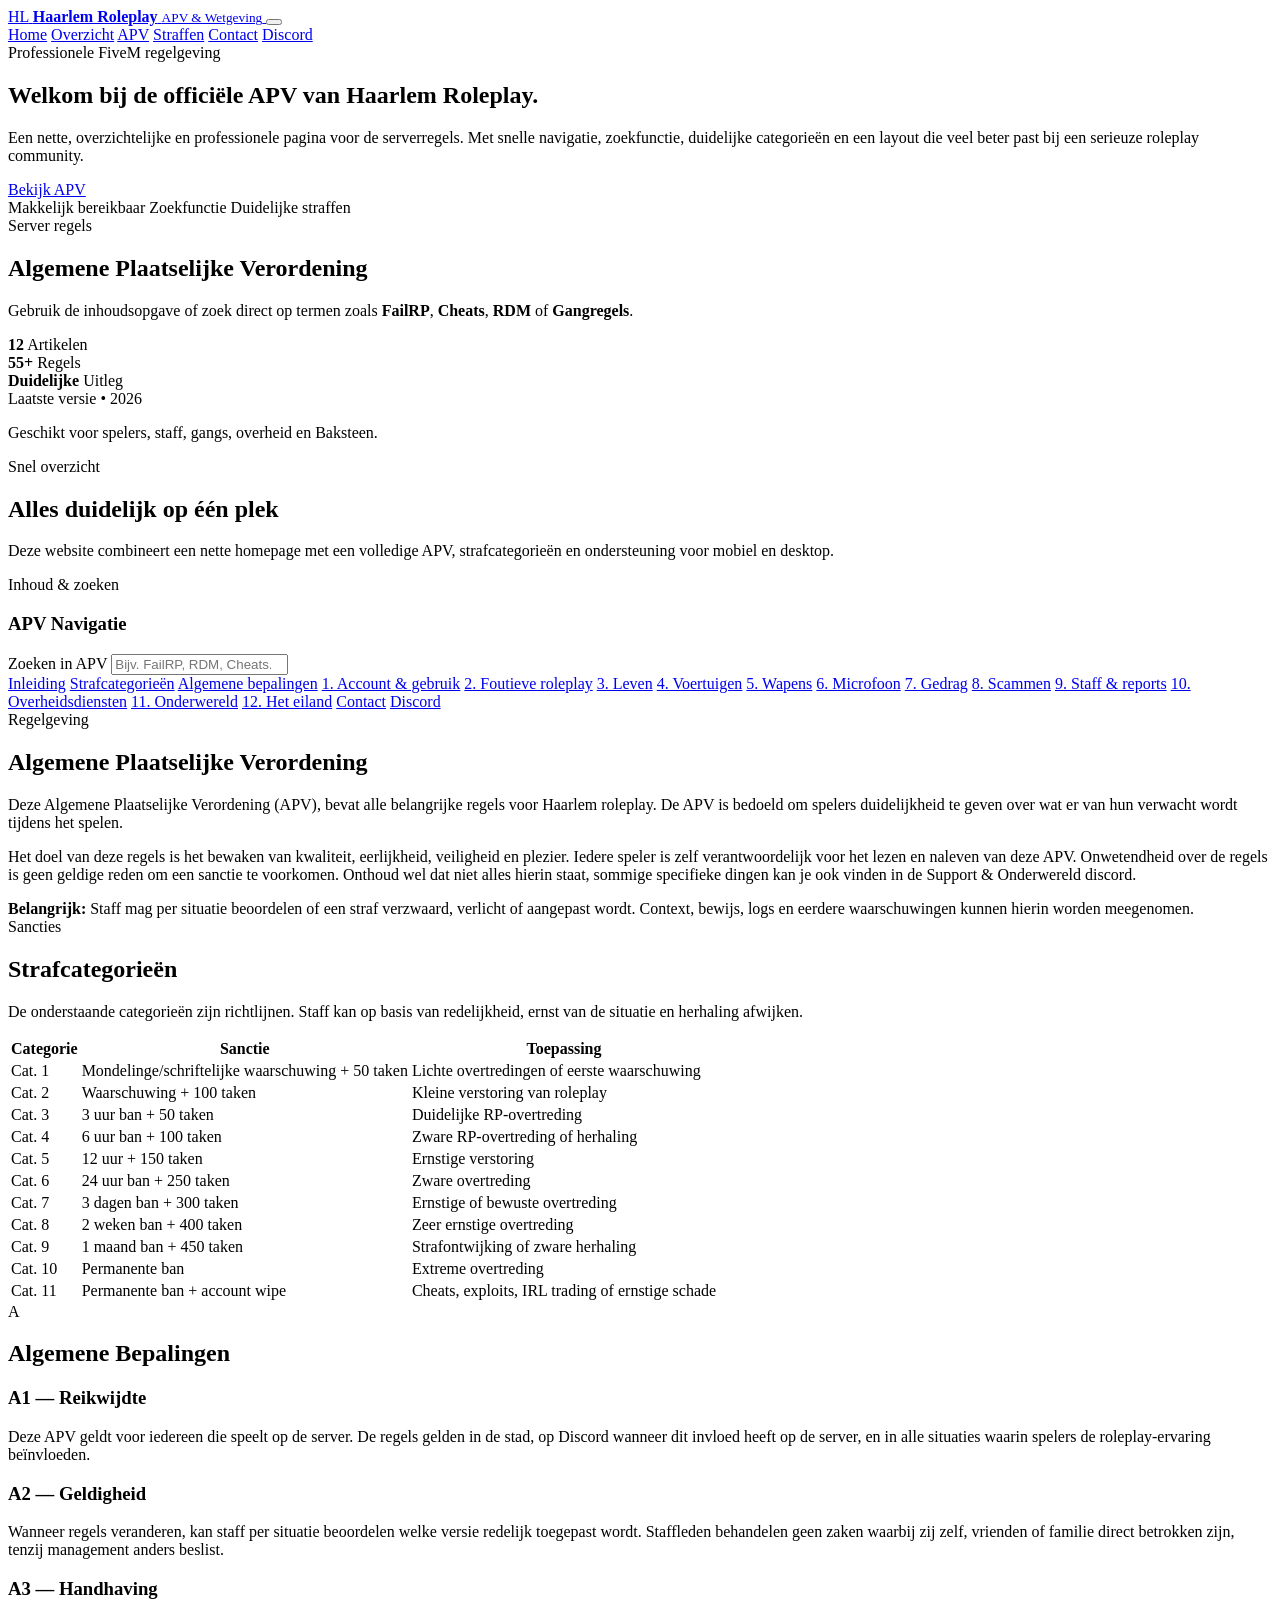
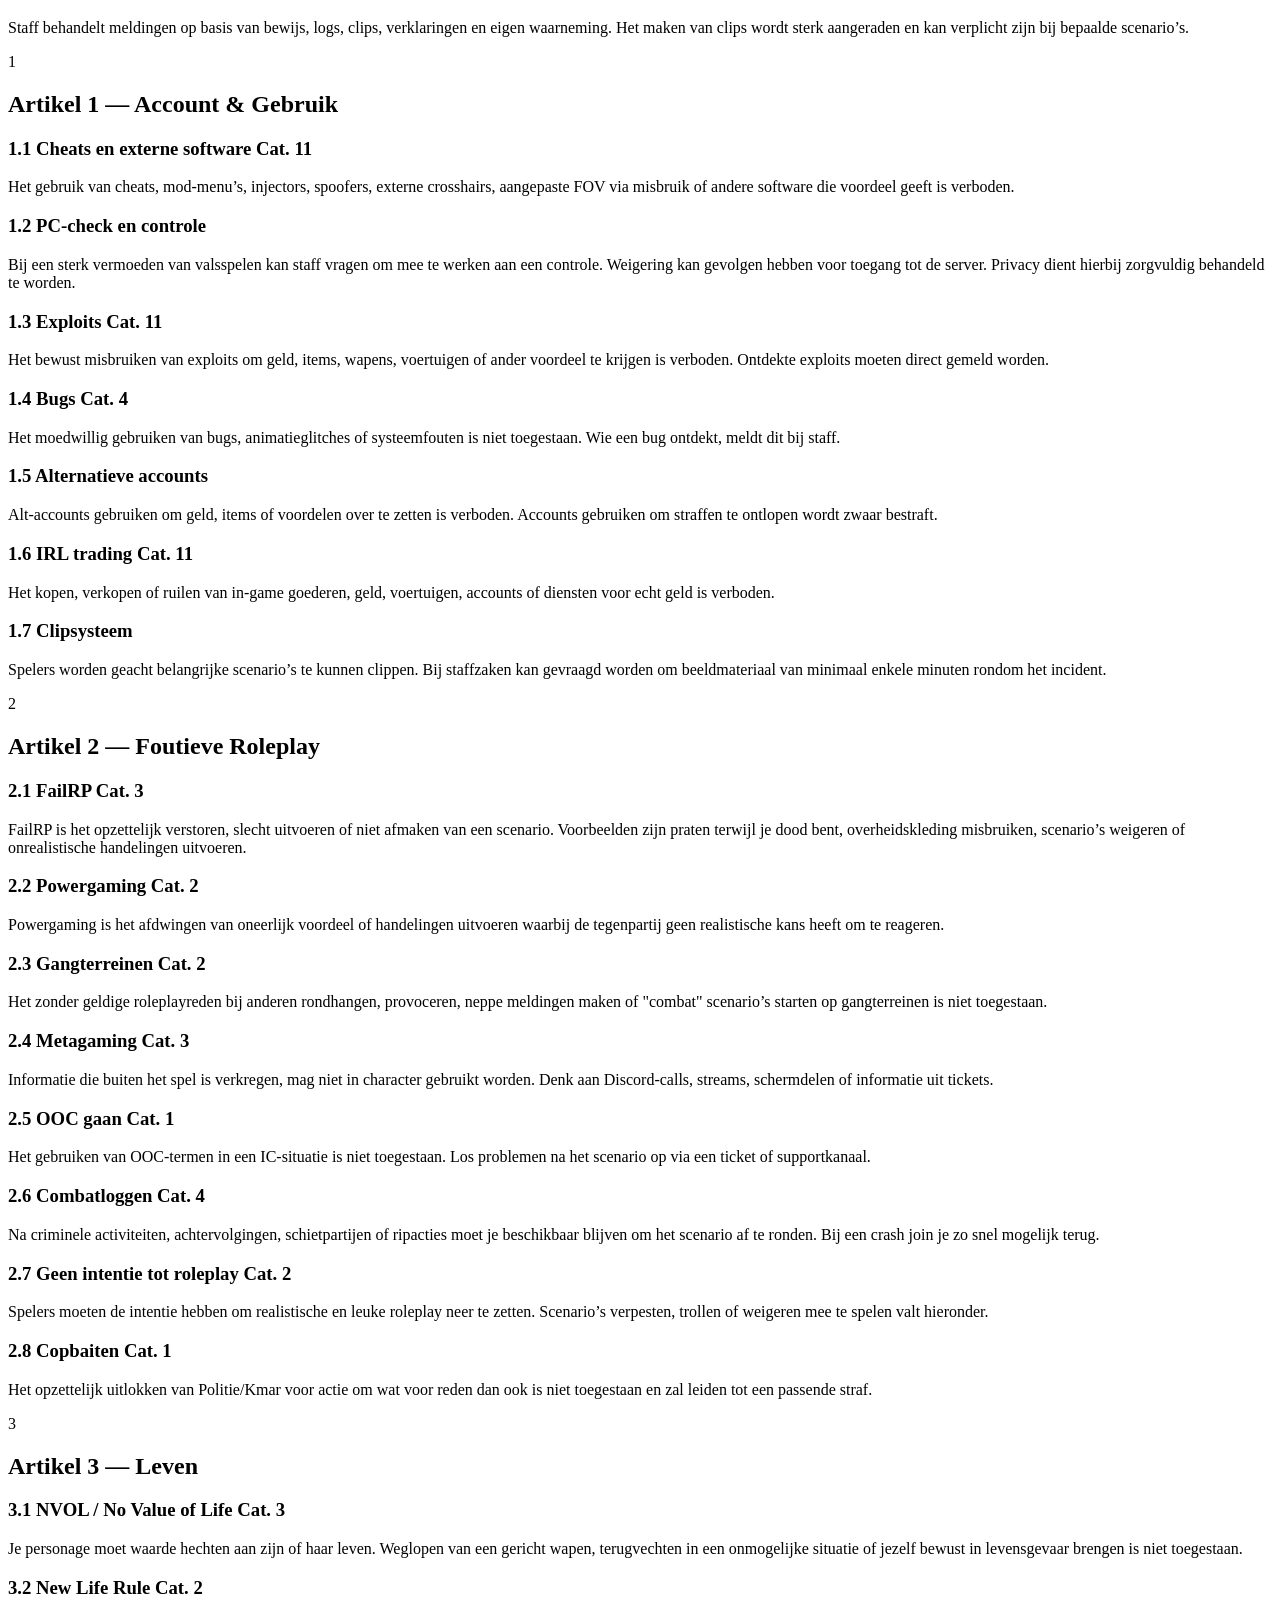
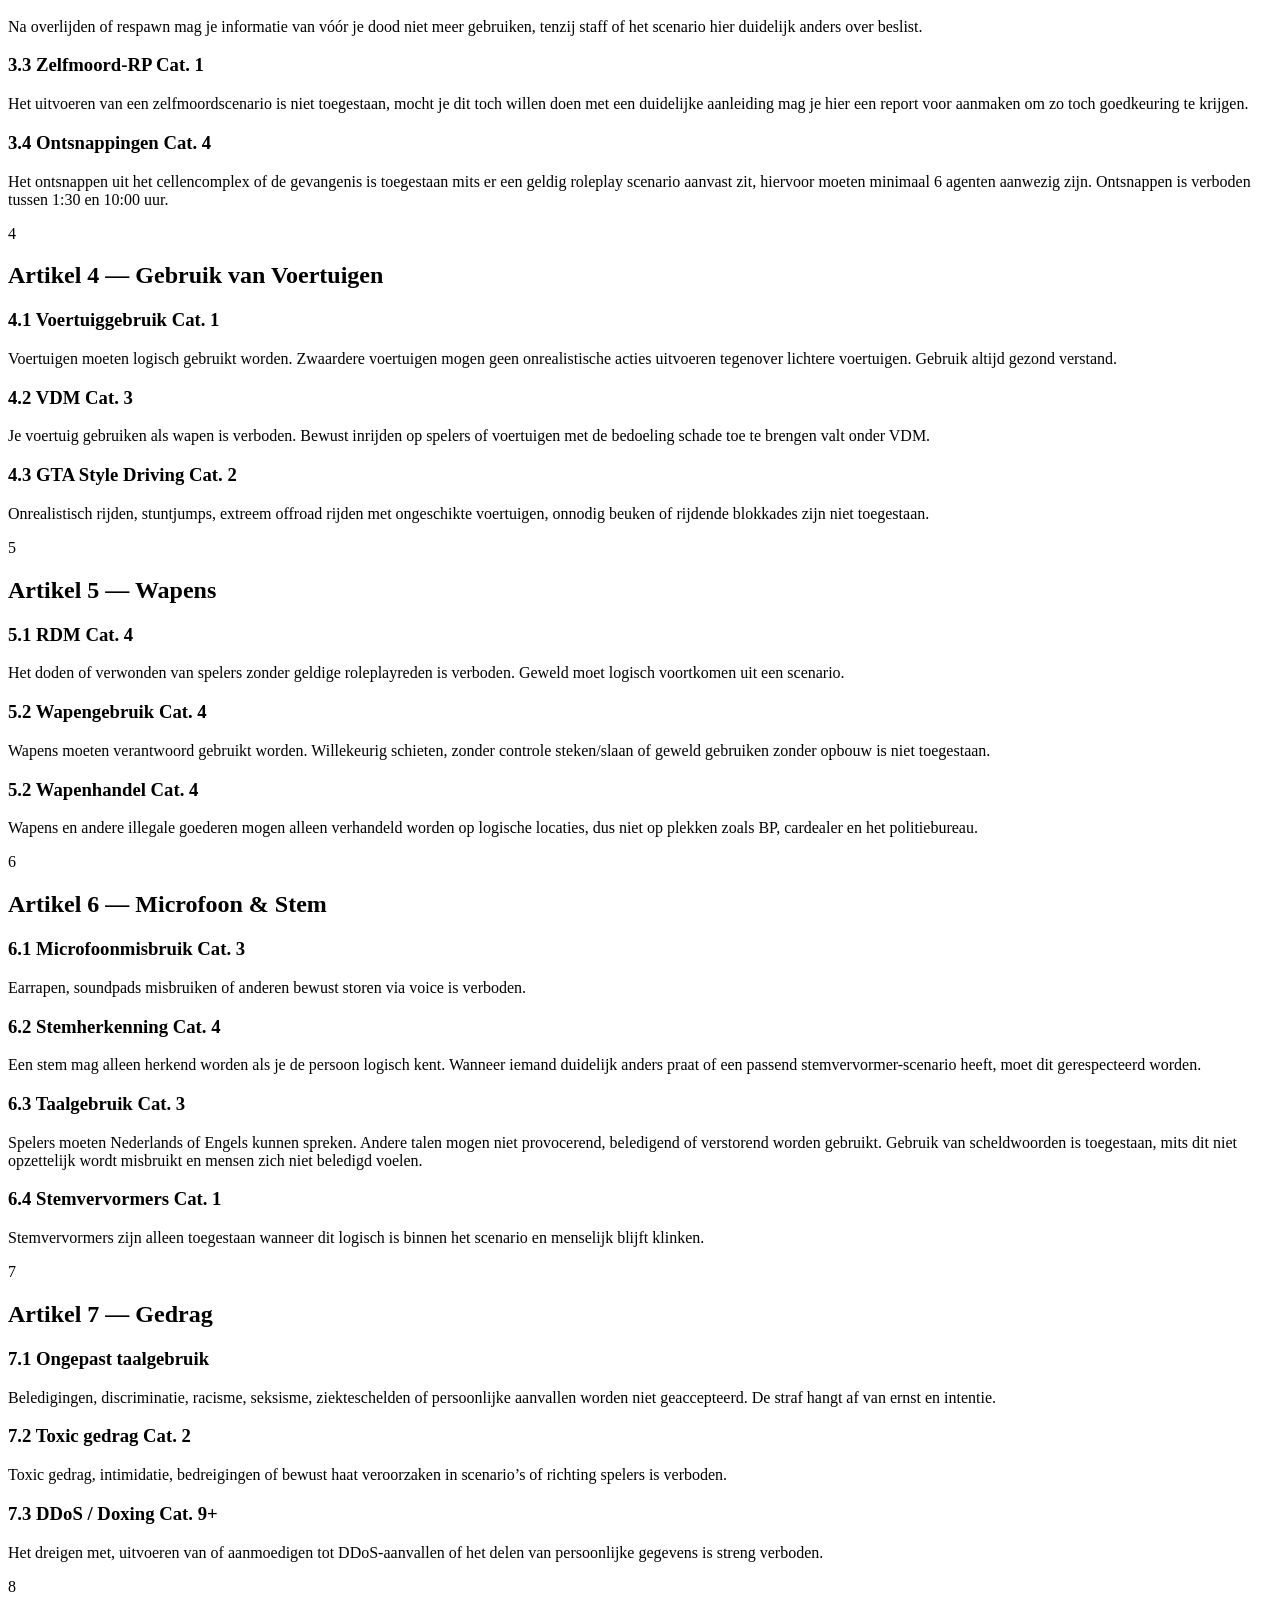
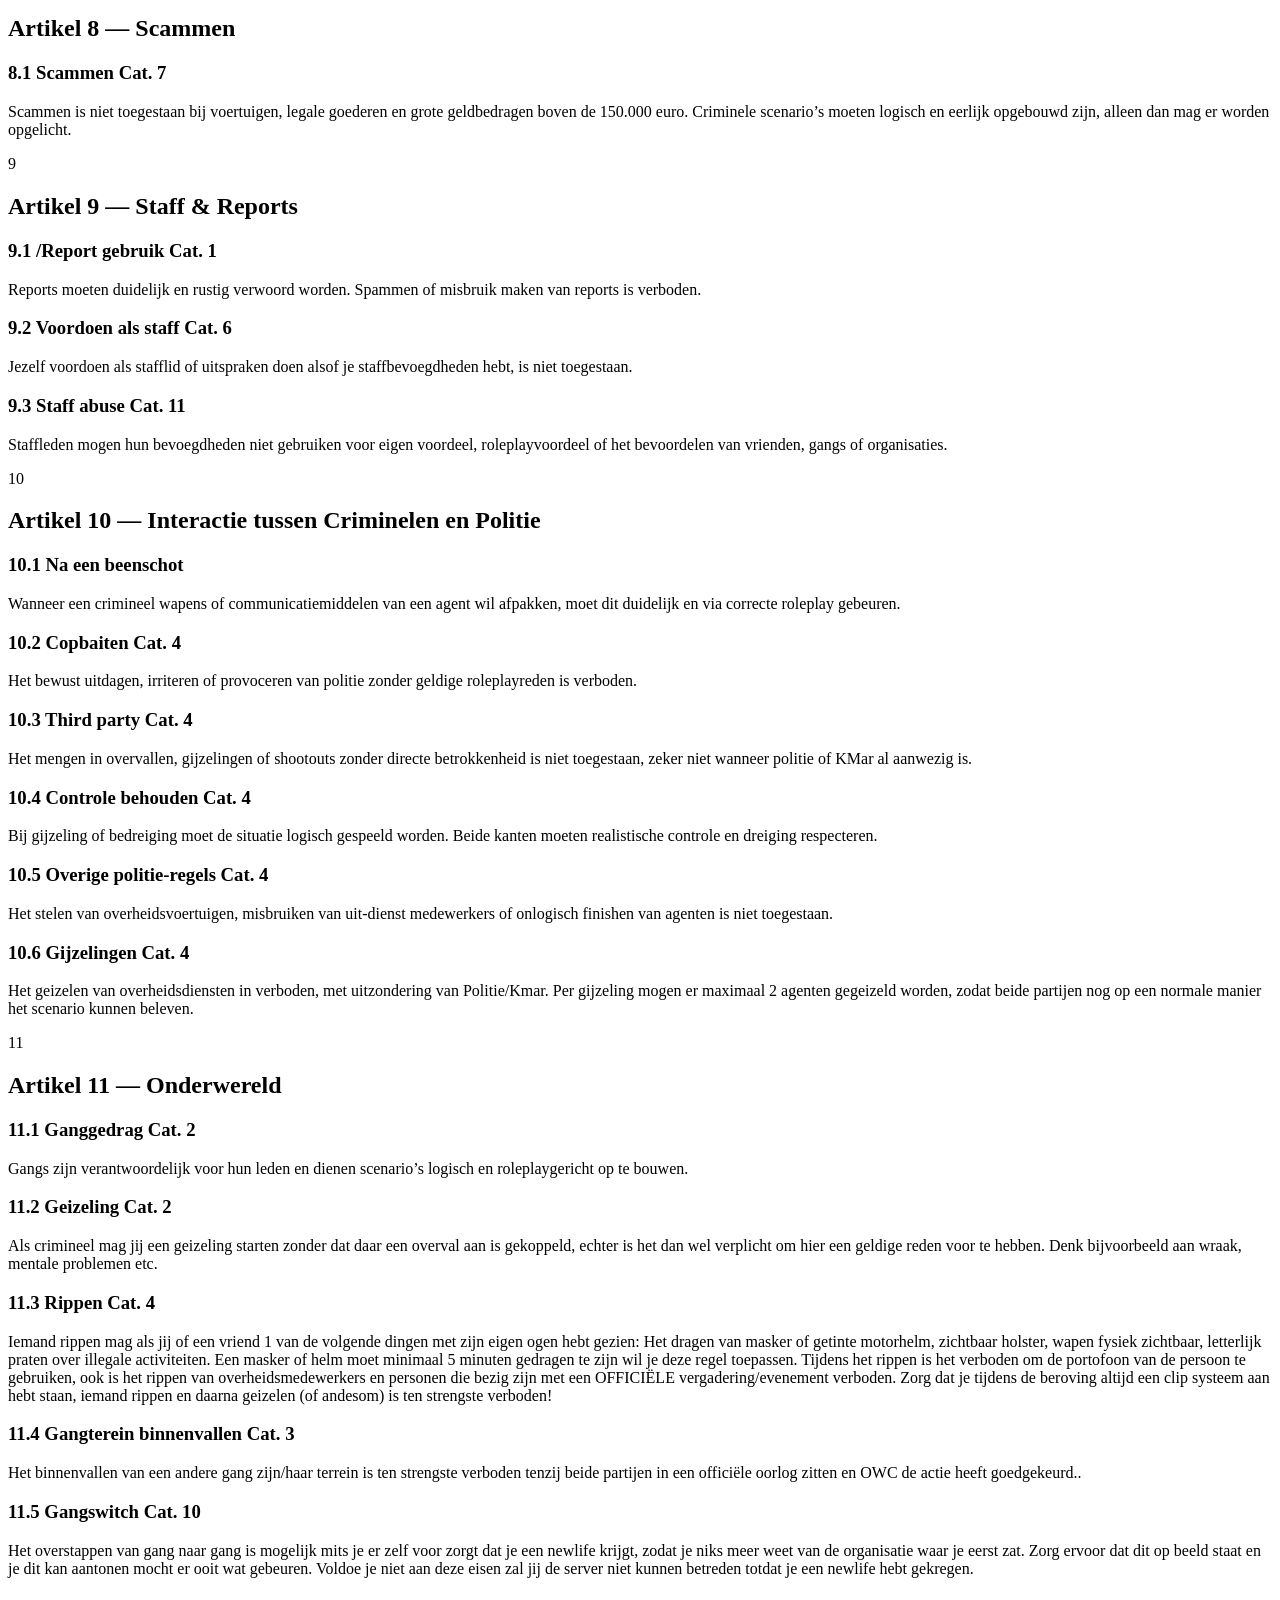
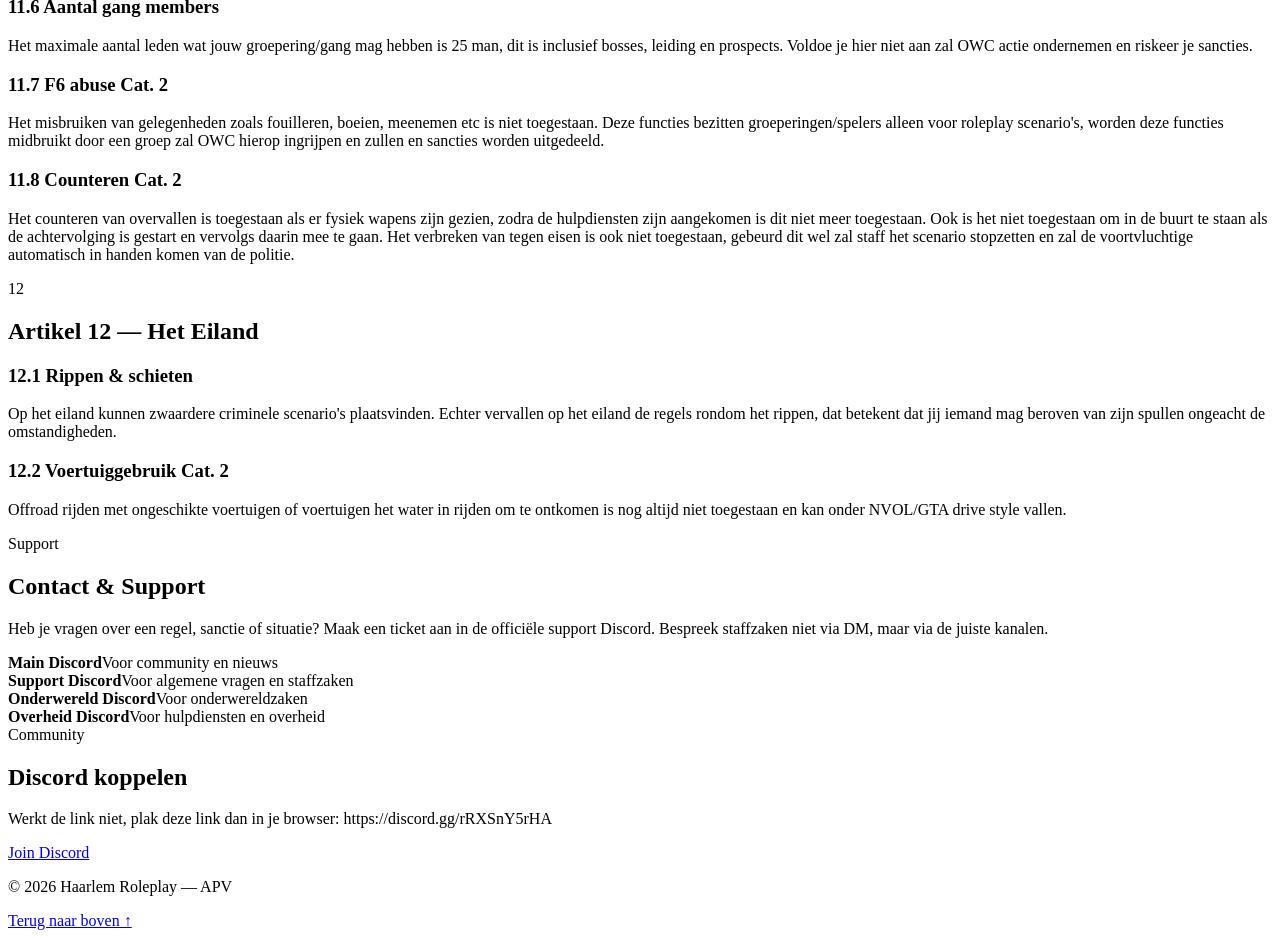
==== index.html @ 177267e8 "Update index.html" ====
<!DOCTYPE html>
<html lang="nl">
<head>
  <meta charset="UTF-8" />
  <meta name="viewport" content="width=device-width, initial-scale=1.0" />
  <title>Haarlem Roleplay APV | FiveM Server</title>
  <meta name="description" content="APV-website voor Haarlem Roleplay." />
  <link rel="preconnect" href="https://fonts.googleapis.com">
  <link rel="preconnect" href="https://fonts.gstatic.com" crossorigin>
  <link href="https://fonts.googleapis.com/css2?family=Inter:wght@400;500;600;700;800;900&display=swap" rel="stylesheet">
  <link rel="stylesheet" href="style.css" />
  <script defer src="script.js"></script>
</head>
<body>
  <body>
  <div id="top"></div>
  <div class="bg-orb orb-1"></div>
  <div class="bg-orb orb-2"></div>
  <div class="bg-grid"></div>

  <header class="site-header" id="top">
    <div class="container nav-wrap">
      <a class="brand" href="#top">
        <span class="brand-mark">HL</span>
        <span class="brand-text">
          <strong>Haarlem Roleplay</strong>
          <small>APV & Wetgeving</small>
        </span>
      </a>

      <button class="menu-toggle" id="menuToggle" aria-label="Open menu">
        <span></span><span></span><span></span>
      </button>

      <nav class="nav-links" id="navLinks">
        <a href="#top">Home</a>
        <a href="#overzicht">Overzicht</a>
        <a href="#apv">APV</a>
        <a href="#straffen">Straffen</a>
        <a href="#contact">Contact</a>
        <a class="nav-cta" href="#discord">Discord</a>
      </nav>
    </div>
  </header>

  <main>
    <section class="hero">
      <div class="container hero-grid">
        <div class="hero-copy">
          <span class="eyebrow">Professionele FiveM regelgeving</span>
          <h1>Welkom bij de officiële APV van Haarlem Roleplay.</h1>
          <p class="hero-text">Een nette, overzichtelijke en professionele pagina voor de serverregels. Met snelle navigatie, zoekfunctie, duidelijke categorieën en een layout die veel beter past bij een serieuze roleplay community.</p>
          <div class="hero-actions">
            <a class="btn btn-primary" href="#apv">Bekijk APV</a>
          </div>
          <div class="hero-badges">
            <span>Makkelijk bereikbaar</span>
            <span>Zoekfunctie</span>
            <span>Duidelijke straffen</span>
          </div>
        </div>

        <div class="hero-panel">
          <div class="hero-card hero-card-main">
            <div class="card-label">Server regels</div>
            <h2>Algemene Plaatselijke Verordening</h2>
            <p>Gebruik de inhoudsopgave of zoek direct op termen zoals <b>FailRP</b>, <b>Cheats</b>, <b>RDM</b> of <b>Gangregels</b>.</p>
            <div class="stat-grid">
              <div>
                <strong>12</strong>
                <span>Artikelen</span>
              </div>
              <div>
                <strong>55+</strong>
                <span>Regels</span>
              </div>
              <div>
                <strong>Duidelijke</strong>
                <span>Uitleg</span>
              </div>
            </div>
          </div>
          <div class="hero-card hero-card-side">
            <span class="update-pill">Laatste versie • 2026</span>
            <p>Geschikt voor spelers, staff, gangs, overheid en Baksteen.</p>
          </div>
        </div>
      </div>
    </section>

    <section class="overview" id="overzicht">
      <div class="container">
        <div class="section-heading center">
          <span class="eyebrow">Snel overzicht</span>
          <h2>Alles duidelijk op één plek</h2>
          <p>Deze website combineert een nette homepage met een volledige APV, strafcategorieën en ondersteuning voor mobiel en desktop.</p>
        </div>

    <section class="apv-shell" id="apv">
      <div class="container shell-grid">
        <aside class="sidebar-card">
          <div class="sidebar-top">
            <span class="eyebrow">Inhoud & zoeken</span>
            <h3>APV Navigatie</h3>
          </div>

          <div class="search-box">
            <label for="searchInput">Zoeken in APV</label>
            <input id="searchInput" type="search" placeholder="Bijv. FailRP, RDM, Cheats..." />
          </div>

          <nav class="sidebar-nav">
            <a href="#inleiding">Inleiding</a>
            <a href="#straffen">Strafcategorieën</a>
            <a href="#algemeen">Algemene bepalingen</a>
            <a href="#account">1. Account & gebruik</a>
            <a href="#roleplay">2. Foutieve roleplay</a>
            <a href="#leven">3. Leven</a>
            <a href="#voertuigen">4. Voertuigen</a>
            <a href="#wapens">5. Wapens</a>
            <a href="#microfoon">6. Microfoon</a>
            <a href="#gedrag">7. Gedrag</a>
            <a href="#scammen">8. Scammen</a>
            <a href="#staff">9. Staff & reports</a>
            <a href="#overheid">10. Overheidsdiensten</a>
            <a href="#onderwereld">11. Onderwereld</a>
            <a href="#eiland">12. Het eiland</a>
            <a href="#contact">Contact</a>
            <a href="#discord">Discord</a>
          </nav>
        </aside>

        <div class="content-column">
          <section class="panel panel-intro" id="inleiding">
            <span class="eyebrow">Regelgeving</span>
            <h2>Algemene Plaatselijke Verordening</h2>
            <p>Deze Algemene Plaatselijke Verordening (APV), bevat alle belangrijke regels voor Haarlem roleplay. De APV is bedoeld om spelers duidelijkheid te geven over wat er van hun verwacht wordt tijdens het spelen.</p>
            <p>Het doel van deze regels is het bewaken van kwaliteit, eerlijkheid, veiligheid en plezier. Iedere speler is zelf verantwoordelijk voor het lezen en naleven van deze APV. Onwetendheid over de regels is geen geldige reden om een sanctie te voorkomen. Onthoud wel dat niet alles hierin staat, sommige specifieke dingen kan je ook vinden in de Support & Onderwereld discord.</p>
            <div class="notice">
              <strong>Belangrijk:</strong>
              <span>Staff mag per situatie beoordelen of een straf verzwaard, verlicht of aangepast wordt. Context, bewijs, logs en eerdere waarschuwingen kunnen hierin worden meegenomen.</span>
            </div>
          </section>

          <section class="panel" id="straffen">
            <div class="panel-head">
              <span class="eyebrow">Sancties</span>
              <h2>Strafcategorieën</h2>
            </div>
            <p>De onderstaande categorieën zijn richtlijnen. Staff kan op basis van redelijkheid, ernst van de situatie en herhaling afwijken.</p>

            <div class="table-wrap">
              <table>
                <thead>
                  <tr><th>Categorie</th><th>Sanctie</th><th>Toepassing</th></tr>
                </thead>
                <tbody>
                  <tr><td>Cat. 1</td><td>Mondelinge/schriftelijke waarschuwing + 50 taken</td><td>Lichte overtredingen of eerste waarschuwing</td></tr>
                  <tr><td>Cat. 2</td><td>Waarschuwing + 100 taken</td><td>Kleine verstoring van roleplay</td></tr>
                  <tr><td>Cat. 3</td><td>3 uur ban + 50 taken</td><td>Duidelijke RP-overtreding</td></tr>
                  <tr><td>Cat. 4</td><td>6 uur ban + 100 taken</td><td>Zware RP-overtreding of herhaling</td></tr>
                  <tr><td>Cat. 5</td><td>12 uur + 150 taken</td><td>Ernstige verstoring</td></tr>
                  <tr><td>Cat. 6</td><td>24 uur ban + 250 taken</td><td>Zware overtreding</td></tr>
                  <tr><td>Cat. 7</td><td>3 dagen ban + 300 taken</td><td>Ernstige of bewuste overtreding</td></tr>
                  <tr><td>Cat. 8</td><td>2 weken ban + 400 taken</td><td>Zeer ernstige overtreding</td></tr>
                  <tr><td>Cat. 9</td><td>1 maand ban + 450 taken</td><td>Strafontwijking of zware herhaling</td></tr>
                  <tr><td>Cat. 10</td><td>Permanente ban</td><td>Extreme overtreding</td></tr>
                  <tr><td>Cat. 11</td><td>Permanente ban + account wipe</td><td>Cheats, exploits, IRL trading of ernstige schade</td></tr>
                </tbody>
              </table>
            </div>
          </section>

          <section class="rules-section" id="algemeen">
            <div class="section-head-line"><span class="section-number">A</span><h2>Algemene Bepalingen</h2></div>
            <article class="rule-card"><h3>A1 — Reikwijdte</h3><p>Deze APV geldt voor iedereen die speelt op de server. De regels gelden in de stad, op Discord wanneer dit invloed heeft op de server, en in alle situaties waarin spelers de roleplay-ervaring beïnvloeden.</p></article>
            <article class="rule-card"><h3>A2 — Geldigheid</h3><p>Wanneer regels veranderen, kan staff per situatie beoordelen welke versie redelijk toegepast wordt. Staffleden behandelen geen zaken waarbij zij zelf, vrienden of familie direct betrokken zijn, tenzij management anders beslist.</p></article>
            <article class="rule-card"><h3>A3 — Handhaving</h3><p>Staff behandelt meldingen op basis van bewijs, logs, clips, verklaringen en eigen waarneming. Het maken van clips wordt sterk aangeraden en kan verplicht zijn bij bepaalde scenario’s.</p></article>
          </section>

          <section class="rules-section" id="account">
            <div class="section-head-line"><span class="section-number">1</span><h2>Artikel 1 — Account & Gebruik</h2></div>
            <article class="rule-card"><h3>1.1 Cheats en externe software <span class="chip">Cat. 11</span></h3><p>Het gebruik van cheats, mod-menu’s, injectors, spoofers, externe crosshairs, aangepaste FOV via misbruik of andere software die voordeel geeft is verboden.</p></article>
            <article class="rule-card"><h3>1.2 PC-check en controle</h3><p>Bij een sterk vermoeden van valsspelen kan staff vragen om mee te werken aan een controle. Weigering kan gevolgen hebben voor toegang tot de server. Privacy dient hierbij zorgvuldig behandeld te worden.</p></article>
            <article class="rule-card"><h3>1.3 Exploits <span class="chip">Cat. 11</span></h3><p>Het bewust misbruiken van exploits om geld, items, wapens, voertuigen of ander voordeel te krijgen is verboden. Ontdekte exploits moeten direct gemeld worden.</p></article>
            <article class="rule-card"><h3>1.4 Bugs <span class="chip">Cat. 4</span></h3><p>Het moedwillig gebruiken van bugs, animatieglitches of systeemfouten is niet toegestaan. Wie een bug ontdekt, meldt dit bij staff.</p></article>
            <article class="rule-card"><h3>1.5 Alternatieve accounts</h3><p>Alt-accounts gebruiken om geld, items of voordelen over te zetten is verboden. Accounts gebruiken om straffen te ontlopen wordt zwaar bestraft.</p></article>
            <article class="rule-card"><h3>1.6 IRL trading <span class="chip">Cat. 11</span></h3><p>Het kopen, verkopen of ruilen van in-game goederen, geld, voertuigen, accounts of diensten voor echt geld is verboden.</p></article>
            <article class="rule-card"><h3>1.7 Clipsysteem</h3><p>Spelers worden geacht belangrijke scenario’s te kunnen clippen. Bij staffzaken kan gevraagd worden om beeldmateriaal van minimaal enkele minuten rondom het incident.</p></article>
          </section>

          <section class="rules-section" id="roleplay">
            <div class="section-head-line"><span class="section-number">2</span><h2>Artikel 2 — Foutieve Roleplay</h2></div>
            <article class="rule-card"><h3>2.1 FailRP <span class="chip">Cat. 3</span></h3><p>FailRP is het opzettelijk verstoren, slecht uitvoeren of niet afmaken van een scenario. Voorbeelden zijn praten terwijl je dood bent, overheidskleding misbruiken, scenario’s weigeren of onrealistische handelingen uitvoeren.</p></article>
            <article class="rule-card"><h3>2.2 Powergaming <span class="chip">Cat. 2</span></h3><p>Powergaming is het afdwingen van oneerlijk voordeel of handelingen uitvoeren waarbij de tegenpartij geen realistische kans heeft om te reageren.</p></article>
            <article class="rule-card"><h3>2.3 Gangterreinen <span class="chip">Cat. 2</span></h3><p>Het zonder geldige roleplayreden bij anderen rondhangen, provoceren, neppe meldingen maken of "combat" scenario’s starten op gangterreinen is niet toegestaan.</p></article>
            <article class="rule-card"><h3>2.4 Metagaming <span class="chip">Cat. 3</span></h3><p>Informatie die buiten het spel is verkregen, mag niet in character gebruikt worden. Denk aan Discord-calls, streams, schermdelen of informatie uit tickets.</p></article>
            <article class="rule-card"><h3>2.5 OOC gaan <span class="chip">Cat. 1</span></h3><p>Het gebruiken van OOC-termen in een IC-situatie is niet toegestaan. Los problemen na het scenario op via een ticket of supportkanaal.</p></article>
            <article class="rule-card"><h3>2.6 Combatloggen <span class="chip">Cat. 4</span></h3><p>Na criminele activiteiten, achtervolgingen, schietpartijen of ripacties moet je beschikbaar blijven om het scenario af te ronden. Bij een crash join je zo snel mogelijk terug.</p></article>
            <article class="rule-card"><h3>2.7 Geen intentie tot roleplay <span class="chip">Cat. 2</span></h3><p>Spelers moeten de intentie hebben om realistische en leuke roleplay neer te zetten. Scenario’s verpesten, trollen of weigeren mee te spelen valt hieronder.</p></article>
            <article class="rule-card"><h3>2.8 Copbaiten <span class="chip">Cat. 1</span></h3><p>Het opzettelijk uitlokken van Politie/Kmar voor actie om wat voor reden dan ook is niet toegestaan en zal leiden tot een passende straf.</p></article>

          </section>

          <section class="rules-section" id="leven">
            <div class="section-head-line"><span class="section-number">3</span><h2>Artikel 3 — Leven</h2></div>
            <article class="rule-card"><h3>3.1 NVOL / No Value of Life <span class="chip">Cat. 3</span></h3><p>Je personage moet waarde hechten aan zijn of haar leven. Weglopen van een gericht wapen, terugvechten in een onmogelijke situatie of jezelf bewust in levensgevaar brengen is niet toegestaan.</p></article>
            <article class="rule-card"><h3>3.2 New Life Rule <span class="chip">Cat. 2</span></h3><p>Na overlijden of respawn mag je informatie van vóór je dood niet meer gebruiken, tenzij staff of het scenario hier duidelijk anders over beslist.</p></article>
            <article class="rule-card"><h3>3.3 Zelfmoord-RP <span class="chip">Cat. 1</span></h3><p>Het uitvoeren van een zelfmoordscenario is niet toegestaan, mocht je dit toch willen doen met een duidelijke aanleiding mag je hier een report voor aanmaken om zo toch goedkeuring te krijgen.</p></article>
            <article class="rule-card"><h3>3.4 Ontsnappingen <span class="chip">Cat. 4</span></h3><p>Het ontsnappen uit het cellencomplex of de gevangenis is toegestaan mits er een geldig roleplay scenario aanvast zit, hiervoor moeten minimaal 6 agenten aanwezig zijn. Ontsnappen is verboden tussen 1:30 en 10:00 uur.</p></article>
     </section>

          <section class="rules-section" id="voertuigen">
            <div class="section-head-line"><span class="section-number">4</span><h2>Artikel 4 — Gebruik van Voertuigen</h2></div>
            <article class="rule-card"><h3>4.1 Voertuiggebruik <span class="chip">Cat. 1</span></h3><p>Voertuigen moeten logisch gebruikt worden. Zwaardere voertuigen mogen geen onrealistische acties uitvoeren tegenover lichtere voertuigen. Gebruik altijd gezond verstand.</p></article>
            <article class="rule-card"><h3>4.2 VDM <span class="chip">Cat. 3</span></h3><p>Je voertuig gebruiken als wapen is verboden. Bewust inrijden op spelers of voertuigen met de bedoeling schade toe te brengen valt onder VDM.</p></article>
            <article class="rule-card"><h3>4.3 GTA Style Driving <span class="chip">Cat. 2</span></h3><p>Onrealistisch rijden, stuntjumps, extreem offroad rijden met ongeschikte voertuigen, onnodig beuken of rijdende blokkades zijn niet toegestaan.</p></article>
          </section>

          <section class="rules-section" id="wapens">
            <div class="section-head-line"><span class="section-number">5</span><h2>Artikel 5 — Wapens</h2></div>
            <article class="rule-card"><h3>5.1 RDM <span class="chip">Cat. 4</span></h3><p>Het doden of verwonden van spelers zonder geldige roleplayreden is verboden. Geweld moet logisch voortkomen uit een scenario.</p></article>
            <article class="rule-card"><h3>5.2 Wapengebruik <span class="chip">Cat. 4</span></h3><p>Wapens moeten verantwoord gebruikt worden. Willekeurig schieten, zonder controle steken/slaan of geweld gebruiken zonder opbouw is niet toegestaan.</p></article>
            <article class="rule-card"><h3>5.2 Wapenhandel <span class="chip">Cat. 4</span></h3><p>Wapens en andere illegale goederen mogen alleen verhandeld worden op logische locaties, dus niet op plekken zoals BP, cardealer en het politiebureau.</p></article>
          </section>

          <section class="rules-section" id="microfoon">
            <div class="section-head-line"><span class="section-number">6</span><h2>Artikel 6 — Microfoon & Stem</h2></div>
            <article class="rule-card"><h3>6.1 Microfoonmisbruik <span class="chip">Cat. 3</span></h3><p>Earrapen, soundpads misbruiken of anderen bewust storen via voice is verboden.</p></article>
            <article class="rule-card"><h3>6.2 Stemherkenning <span class="chip">Cat. 4</span></h3><p>Een stem mag alleen herkend worden als je de persoon logisch kent. Wanneer iemand duidelijk anders praat of een passend stemvervormer-scenario heeft, moet dit gerespecteerd worden.</p></article>
            <article class="rule-card"><h3>6.3 Taalgebruik <span class="chip">Cat. 3</span></h3><p>Spelers moeten Nederlands of Engels kunnen spreken. Andere talen mogen niet provocerend, beledigend of verstorend worden gebruikt. Gebruik van scheldwoorden is toegestaan, mits dit niet opzettelijk wordt misbruikt en mensen zich niet beledigd voelen.</p></article>
            <article class="rule-card"><h3>6.4 Stemvervormers <span class="chip">Cat. 1</span></h3><p>Stemvervormers zijn alleen toegestaan wanneer dit logisch is binnen het scenario en menselijk blijft klinken.</p></article>
          </section>

          <section class="rules-section" id="gedrag">
            <div class="section-head-line"><span class="section-number">7</span><h2>Artikel 7 — Gedrag</h2></div>
            <article class="rule-card"><h3>7.1 Ongepast taalgebruik</h3><p>Beledigingen, discriminatie, racisme, seksisme, ziekteschelden of persoonlijke aanvallen worden niet geaccepteerd. De straf hangt af van ernst en intentie.</p></article>
            <article class="rule-card"><h3>7.2 Toxic gedrag <span class="chip">Cat. 2</span></h3><p>Toxic gedrag, intimidatie, bedreigingen of bewust haat veroorzaken in scenario’s of richting spelers is verboden.</p></article>
            <article class="rule-card"><h3>7.3 DDoS / Doxing <span class="chip">Cat. 9+</span></h3><p>Het dreigen met, uitvoeren van of aanmoedigen tot DDoS-aanvallen of het delen van persoonlijke gegevens is streng verboden.</p></article>
          </section>

          <section class="rules-section" id="scammen">
            <div class="section-head-line"><span class="section-number">8</span><h2>Artikel 8 — Scammen</h2></div>
            <article class="rule-card"><h3>8.1 Scammen <span class="chip">Cat. 7</span></h3><p>Scammen is niet toegestaan bij voertuigen, legale goederen en grote geldbedragen boven de 150.000 euro. Criminele scenario’s moeten logisch en eerlijk opgebouwd zijn, alleen dan mag er worden opgelicht.</p></article>
          </section>

          <section class="rules-section" id="staff">
            <div class="section-head-line"><span class="section-number">9</span><h2>Artikel 9 — Staff & Reports</h2></div>
            <article class="rule-card"><h3>9.1 /Report gebruik <span class="chip">Cat. 1</span></h3><p>Reports moeten duidelijk en rustig verwoord worden. Spammen of misbruik maken van reports is verboden.</p></article>
            <article class="rule-card"><h3>9.2 Voordoen als staff <span class="chip">Cat. 6</span></h3><p>Jezelf voordoen als stafflid of uitspraken doen alsof je staffbevoegdheden hebt, is niet toegestaan.</p></article>
            <article class="rule-card"><h3>9.3 Staff abuse <span class="chip">Cat. 11</span></h3><p>Staffleden mogen hun bevoegdheden niet gebruiken voor eigen voordeel, roleplayvoordeel of het bevoordelen van vrienden, gangs of organisaties.</p></article>
          </section>

          <section class="rules-section" id="overheid">
            <div class="section-head-line"><span class="section-number">10</span><h2>Artikel 10 — Interactie tussen Criminelen en Politie</h2></div>
            <article class="rule-card"><h3>10.1 Na een beenschot</h3><p>Wanneer een crimineel wapens of communicatiemiddelen van een agent wil afpakken, moet dit duidelijk en via correcte roleplay gebeuren.</p></article>
            <article class="rule-card"><h3>10.2 Copbaiten <span class="chip">Cat. 4</span></h3><p>Het bewust uitdagen, irriteren of provoceren van politie zonder geldige roleplayreden is verboden.</p></article>
            <article class="rule-card"><h3>10.3 Third party <span class="chip">Cat. 4</span></h3><p>Het mengen in overvallen, gijzelingen of shootouts zonder directe betrokkenheid is niet toegestaan, zeker niet wanneer politie of KMar al aanwezig is.</p></article>
            <article class="rule-card"><h3>10.4 Controle behouden <span class="chip">Cat. 4</span></h3><p>Bij gijzeling of bedreiging moet de situatie logisch gespeeld worden. Beide kanten moeten realistische controle en dreiging respecteren.</p></article>
            <article class="rule-card"><h3>10.5 Overige politie-regels <span class="chip">Cat. 4</span></h3><p>Het stelen van overheidsvoertuigen, misbruiken van uit-dienst medewerkers of onlogisch finishen van agenten is niet toegestaan.</p></article>
            <article class="rule-card"><h3>10.6 Gijzelingen <span class="chip">Cat. 4</span></h3><p>Het geizelen van overheidsdiensten in verboden, met uitzondering van Politie/Kmar. Per gijzeling mogen er maximaal 2 agenten gegeizeld worden, zodat beide partijen nog op een normale manier het scenario kunnen beleven.</p></article>
   
          </section>

          <section class="rules-section" id="onderwereld">
  <div class="section-head-line">
    <span class="section-number">11</span>
    <h2>Artikel 11 — Onderwereld</h2>
  </div>

  <article class="rule-card">
    <h3>11.1 Ganggedrag <span class="chip">Cat. 2</span></h3>
    <p>Gangs zijn verantwoordelijk voor hun leden en dienen scenario’s logisch en roleplaygericht op te bouwen.</p></article>
    <article class="rule-card"><h3>11.2 Geizeling <span class="chip">Cat. 2</span></h3><p>Als crimineel mag jij een geizeling starten zonder dat daar een overval aan is gekoppeld, echter is het dan wel verplicht om hier een geldige reden voor te hebben. Denk bijvoorbeeld aan wraak, mentale problemen etc.</p></article>
    <article class="rule-card"><h3>11.3 Rippen <span class="chip">Cat. 4</span></h3><p>Iemand rippen mag als jij of een vriend 1 van de volgende dingen met zijn eigen ogen hebt gezien: Het dragen van masker of getinte motorhelm, zichtbaar holster, wapen fysiek zichtbaar, letterlijk praten over illegale activiteiten. Een masker of helm moet minimaal 5 minuten gedragen te zijn wil je deze regel toepassen. Tijdens het rippen is het verboden om de portofoon van de persoon te gebruiken, ook is het rippen van overheidsmedewerkers en personen die bezig zijn met een OFFICIËLE vergadering/evenement verboden. Zorg dat je tijdens de beroving altijd een clip systeem aan hebt staan, iemand rippen en daarna geizelen (of andesom) is ten strengste verboden!</p></article>
    <article class="rule-card"><h3>11.4 Gangterein binnenvallen <span class="chip">Cat. 3</span></h3><p>Het binnenvallen van een andere gang zijn/haar terrein is ten strengste verboden tenzij beide partijen in een officiële oorlog zitten en OWC de actie heeft goedgekeurd..</p></article>
    <article class="rule-card"><h3>11.5 Gangswitch <span class="chip">Cat. 10</span></h3><p>Het overstappen van gang naar gang is mogelijk mits je er zelf voor zorgt dat je een newlife krijgt, zodat je niks meer weet van de organisatie waar je eerst zat. Zorg ervoor dat dit op beeld staat en je dit kan aantonen mocht er ooit wat gebeuren. Voldoe je niet aan deze eisen zal jij de server niet kunnen betreden totdat je een newlife hebt gekregen.</p></article>
    <article class="rule-card"><h3>11.6 Aantal gang members</h3><p>Het maximale aantal leden wat jouw groepering/gang mag hebben is 25 man, dit is inclusief bosses, leiding en prospects. Voldoe je hier niet aan zal OWC actie ondernemen en riskeer je sancties.</p></article>
    <article class="rule-card"><h3>11.7 F6 abuse <span class="chip">Cat. 2</span></h3><p>Het misbruiken van gelegenheden zoals fouilleren, boeien, meenemen etc is niet toegestaan. Deze functies bezitten groeperingen/spelers alleen voor roleplay scenario's, worden deze functies midbruikt door een groep zal OWC hierop ingrijpen en zullen en sancties worden uitgedeeld.</p></article>
    <article class="rule-card"><h3>11.8 Counteren <span class="chip">Cat. 2</span></h3><p>Het counteren van overvallen is toegestaan als er fysiek wapens zijn gezien, zodra de hulpdiensten zijn aangekomen is dit niet meer toegestaan. Ook is het niet toegestaan om in de buurt te staan als de achtervolging is gestart en vervolgs daarin mee te gaan. Het verbreken van tegen eisen is ook niet toegestaan, gebeurd dit wel zal staff het scenario stopzetten en zal de voortvluchtige automatisch in handen komen van de politie.</p></article>

          </section>
          
          
<section class="rules-section" id="eiland">
  <div class="section-head-line">
    <span class="section-number">12</span>
    <h2>Artikel 12 — Het Eiland</h2>
  </div>

  <article class="rule-card">
    <h3>12.1 Rippen & schieten</h3>
    <p>Op het eiland kunnen zwaardere criminele scenario's plaatsvinden. Echter vervallen op het eiland de regels rondom het rippen, dat betekent dat jij iemand mag beroven van zijn spullen ongeacht de omstandigheden.</p>
  </article>

  <article class="rule-card">
    <h3>12.2 Voertuiggebruik <span class="chip">Cat. 2</span></h3>
    <p>Offroad rijden met ongeschikte voertuigen of voertuigen het water in rijden om te ontkomen is nog altijd niet toegestaan en kan onder NVOL/GTA drive style vallen.</p>
  </article>
</section>

          <section class="panel" id="contact">
            <div class="panel-head">
              <span class="eyebrow">Support</span>
              <h2>Contact & Support</h2>
            </div>
            <p>Heb je vragen over een regel, sanctie of situatie? Maak een ticket aan in de officiële support Discord. Bespreek staffzaken niet via DM, maar via de juiste kanalen.</p>
            <div class="contact-grid">
              <div class="contact-card"><strong>Main Discord</strong><span>Voor community en nieuws</span></div>
              <div class="contact-card"><strong>Support Discord</strong><span>Voor algemene vragen en staffzaken</span></div>
              <div class="contact-card"><strong>Onderwereld Discord</strong><span>Voor onderwereldzaken</span></div>
              <div class="contact-card"><strong>Overheid Discord</strong><span>Voor hulpdiensten en overheid</span></div>
            </div>
          </section>

          <section class="panel panel-discord" id="discord">
            <div>
              <span class="eyebrow">Community</span>
              <h2>Discord koppelen</h2>
              <p>Werkt de link niet, plak deze link dan in je browser: https://discord.gg/rRXSnY5rHA</p>
            </div>
            <a class="btn btn-primary" href="https://discord.gg/rRXSnY5rHA">Join Discord</a>
          </section>
        </div>
      </div>
    </section>
  </main>

  <footer class="footer">
    <div class="container footer-wrap">
      <p>© 2026 Haarlem Roleplay — APV </p>
      <a href="#top">Terug naar boven ↑</a>
    </div>
  </footer>
</body>
</html>
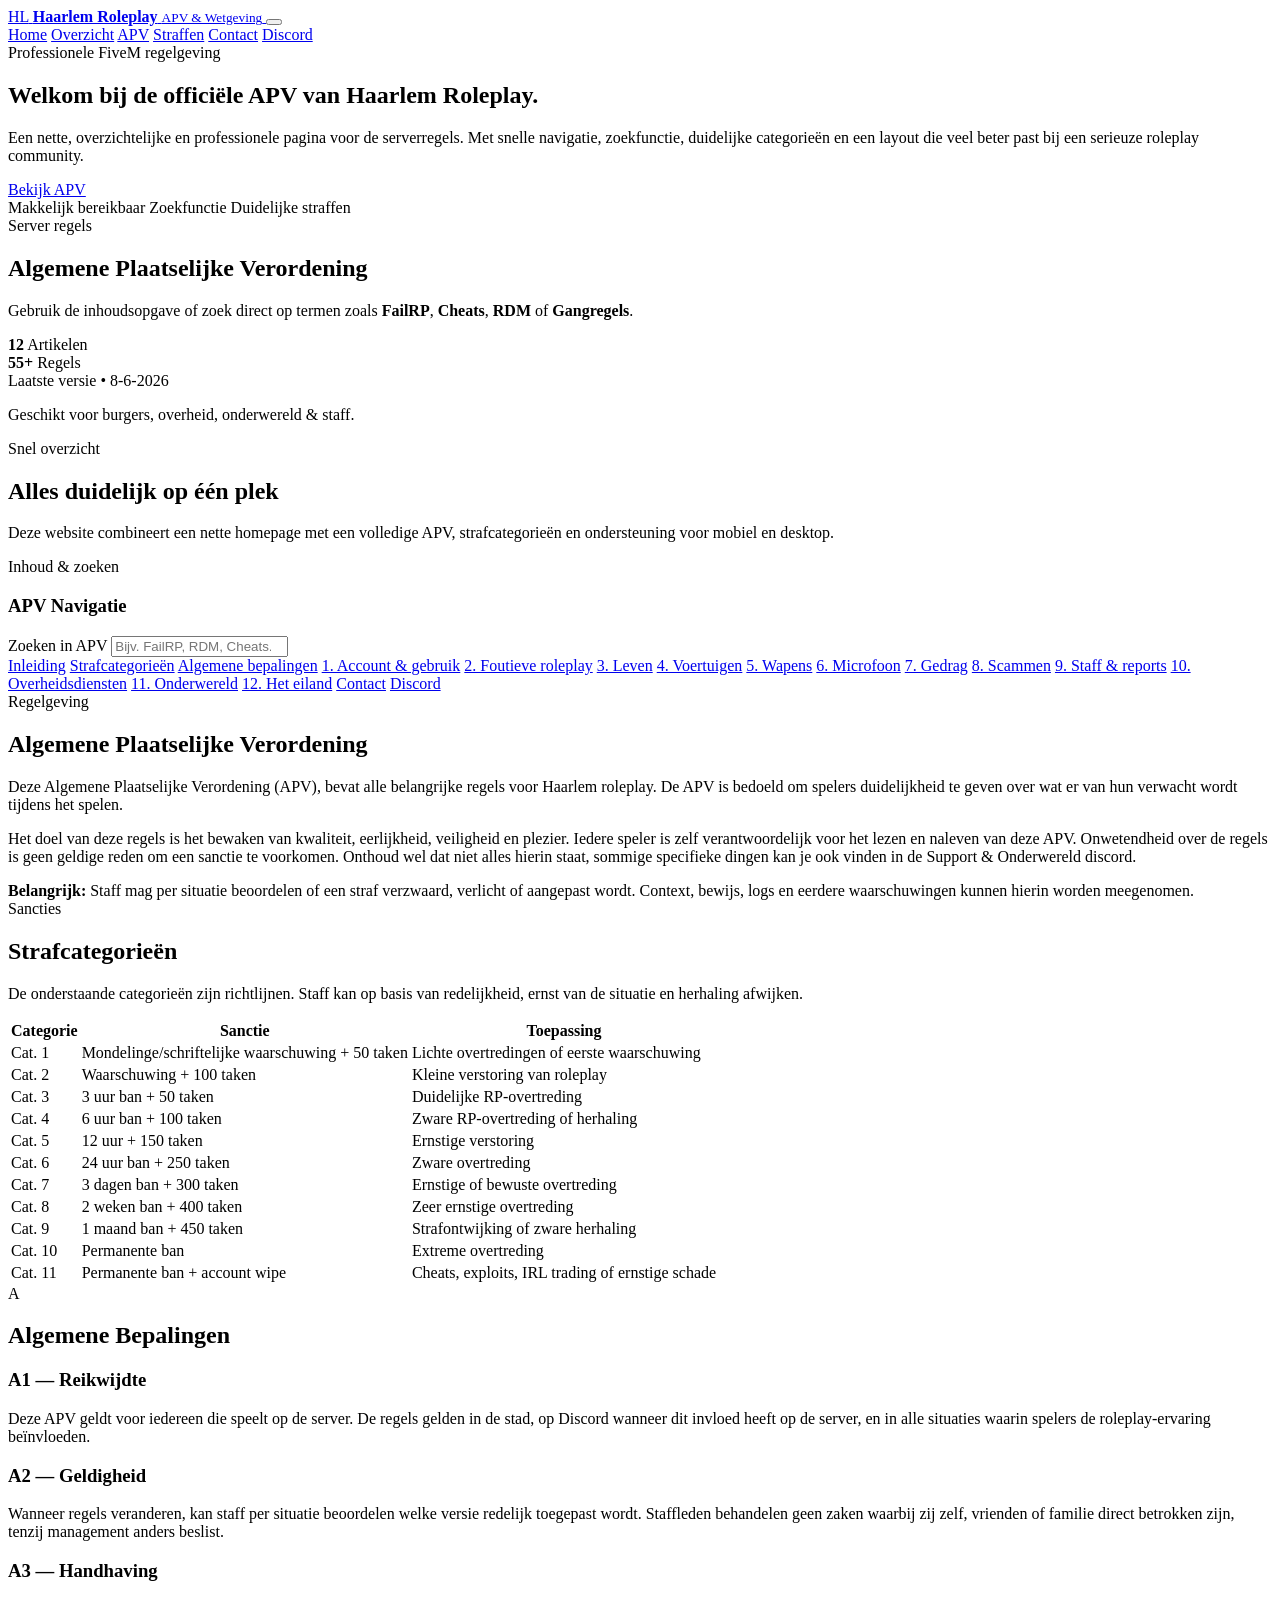
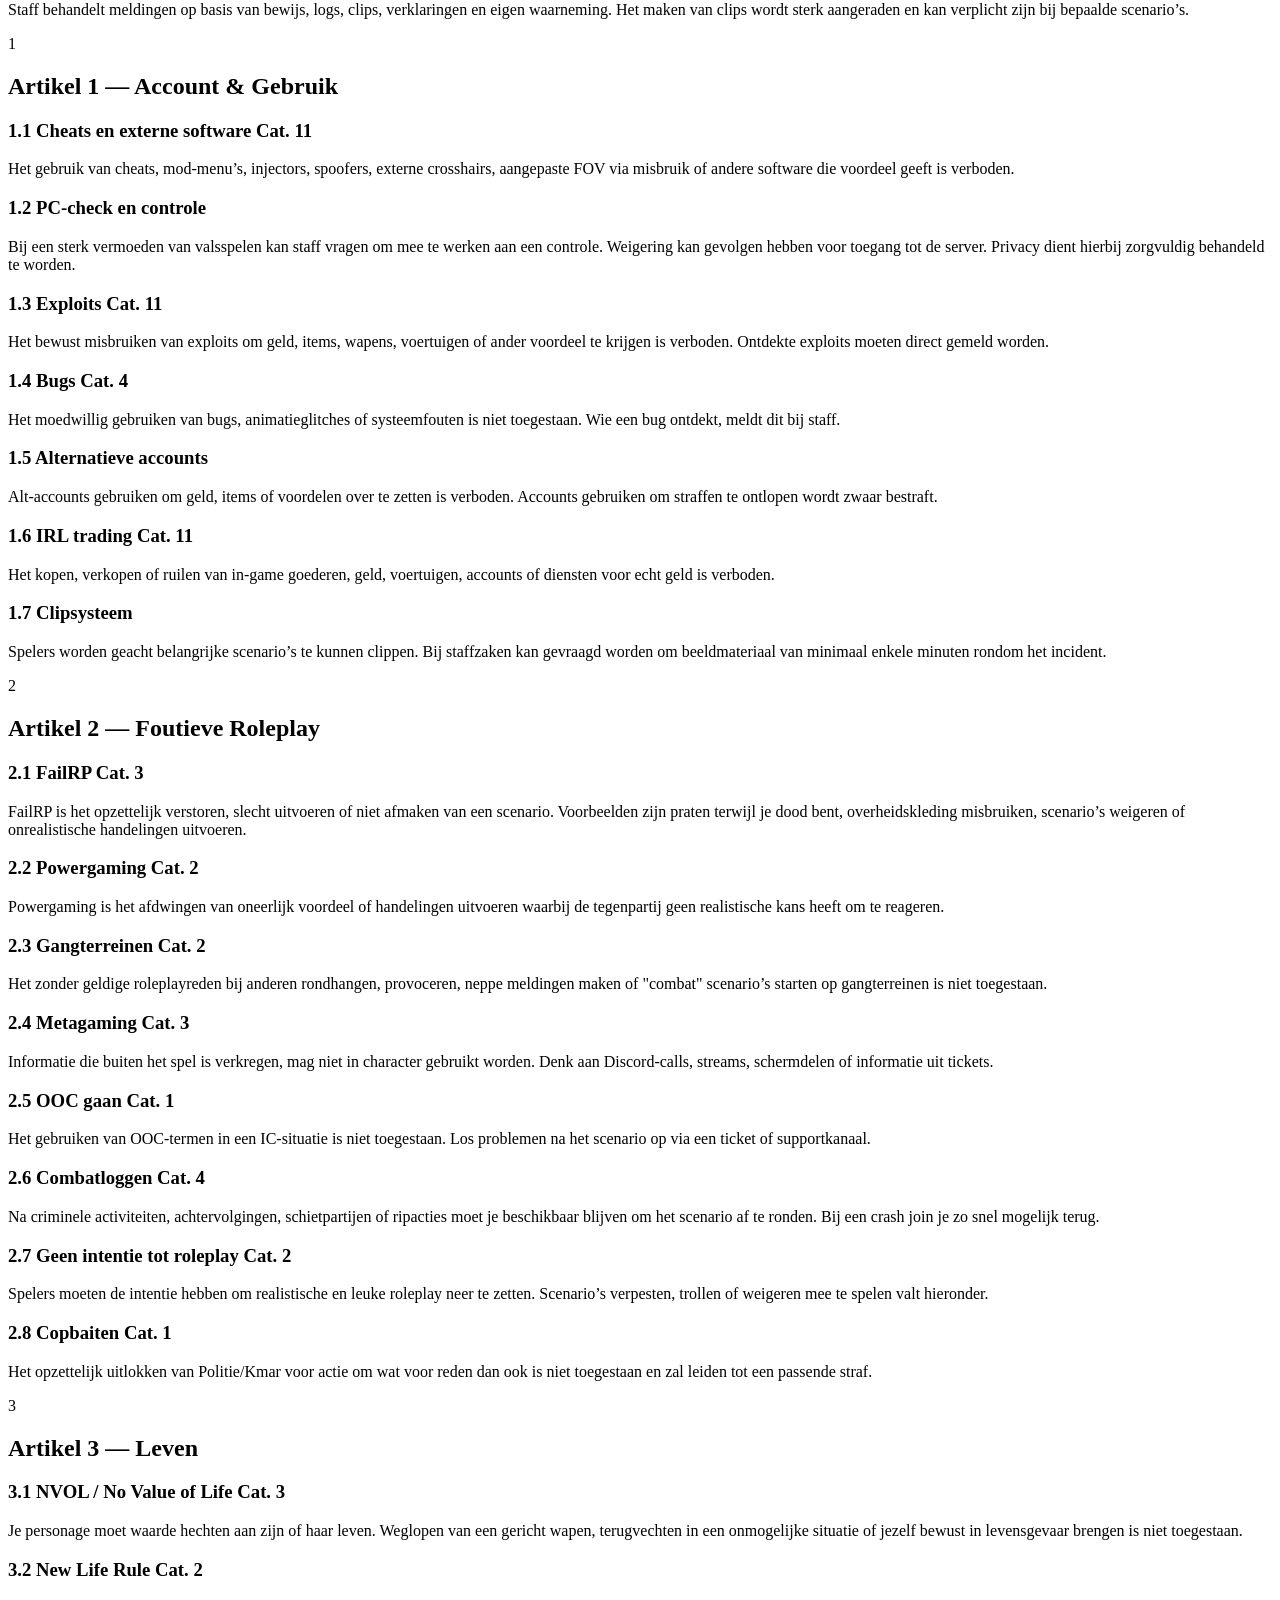
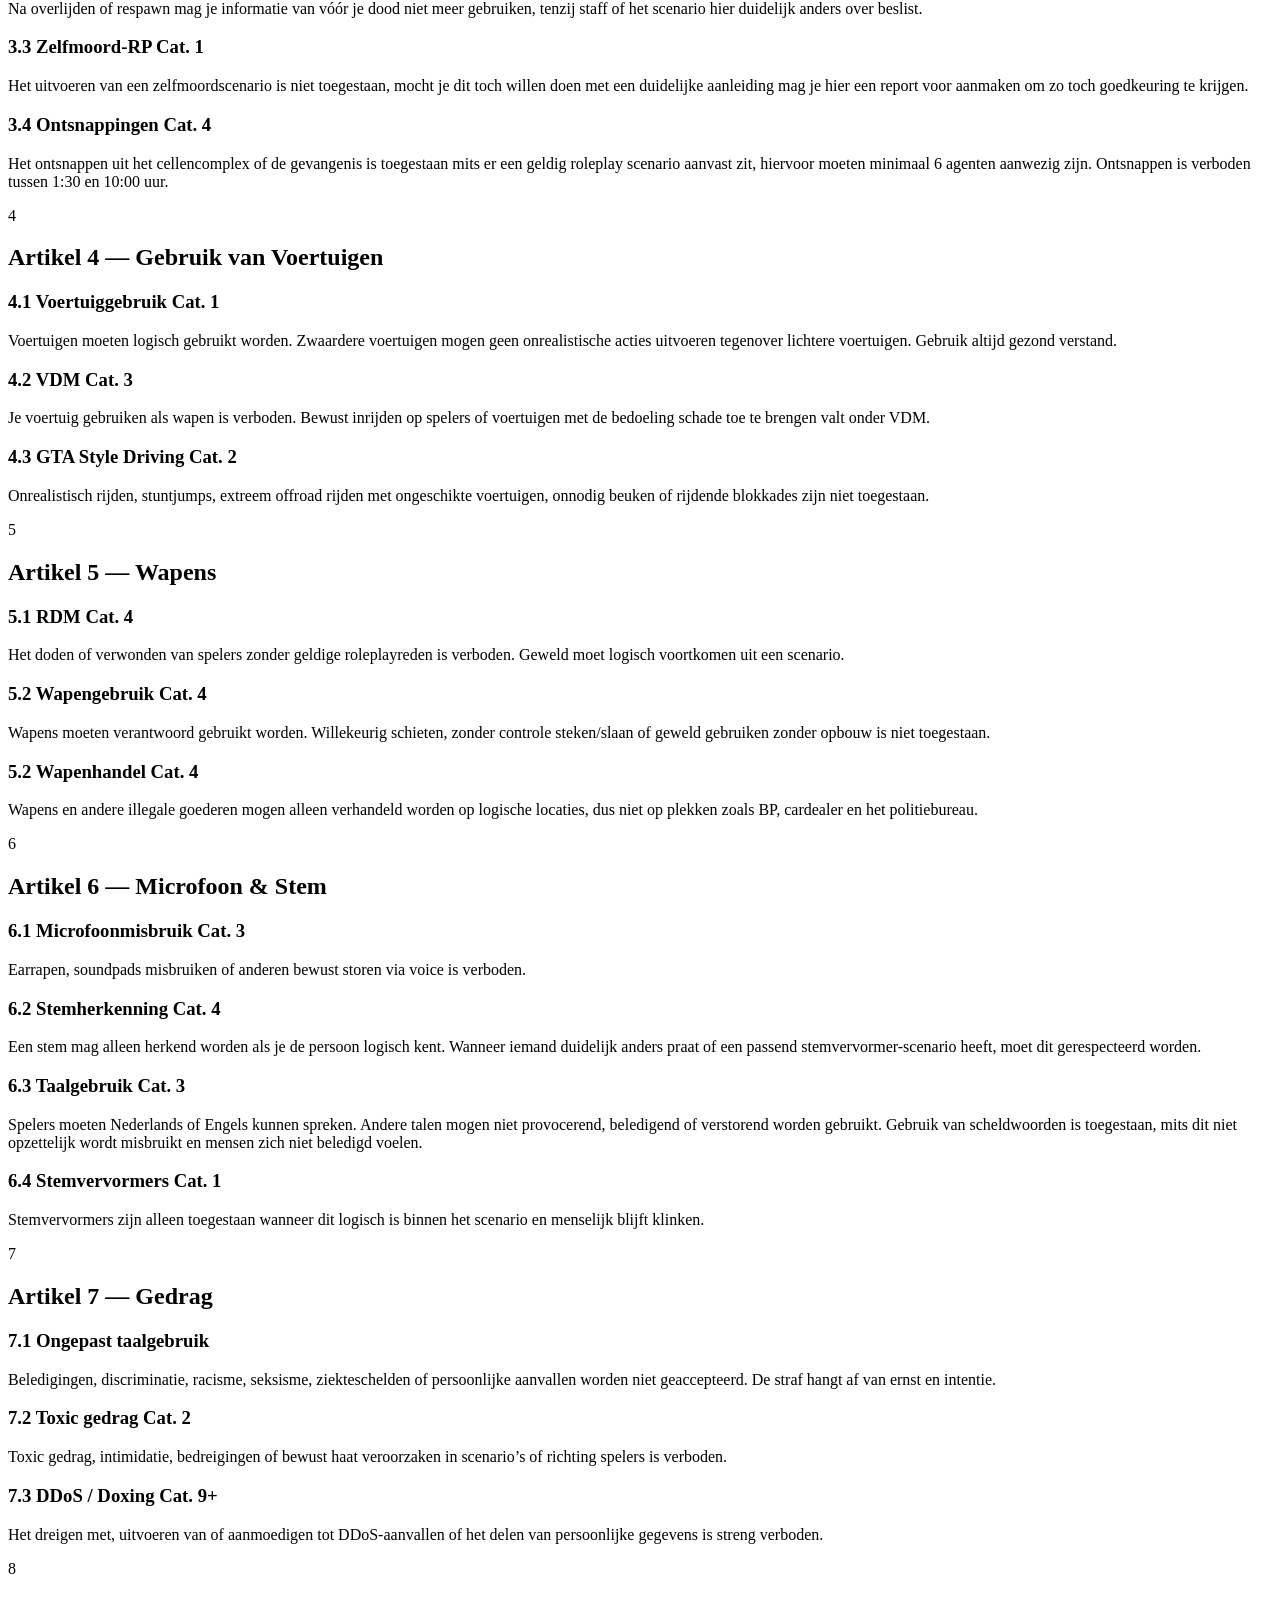
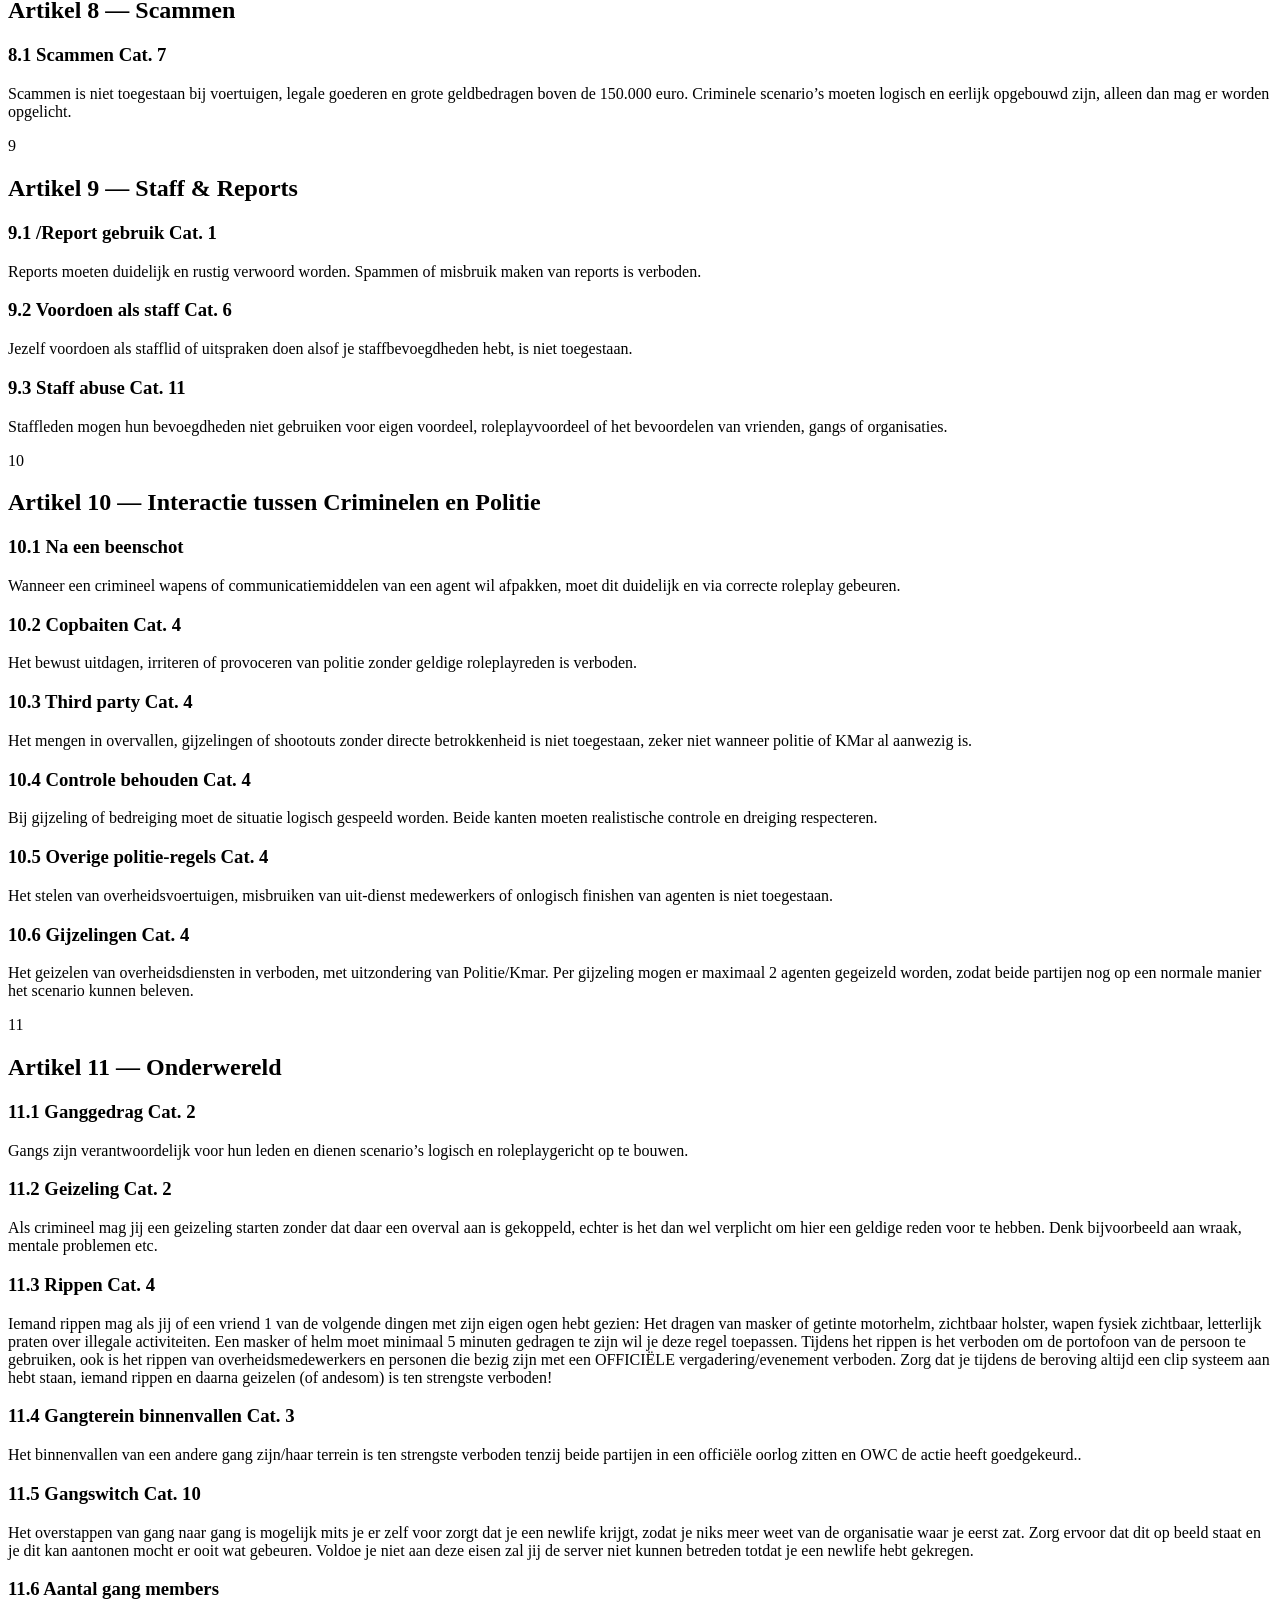
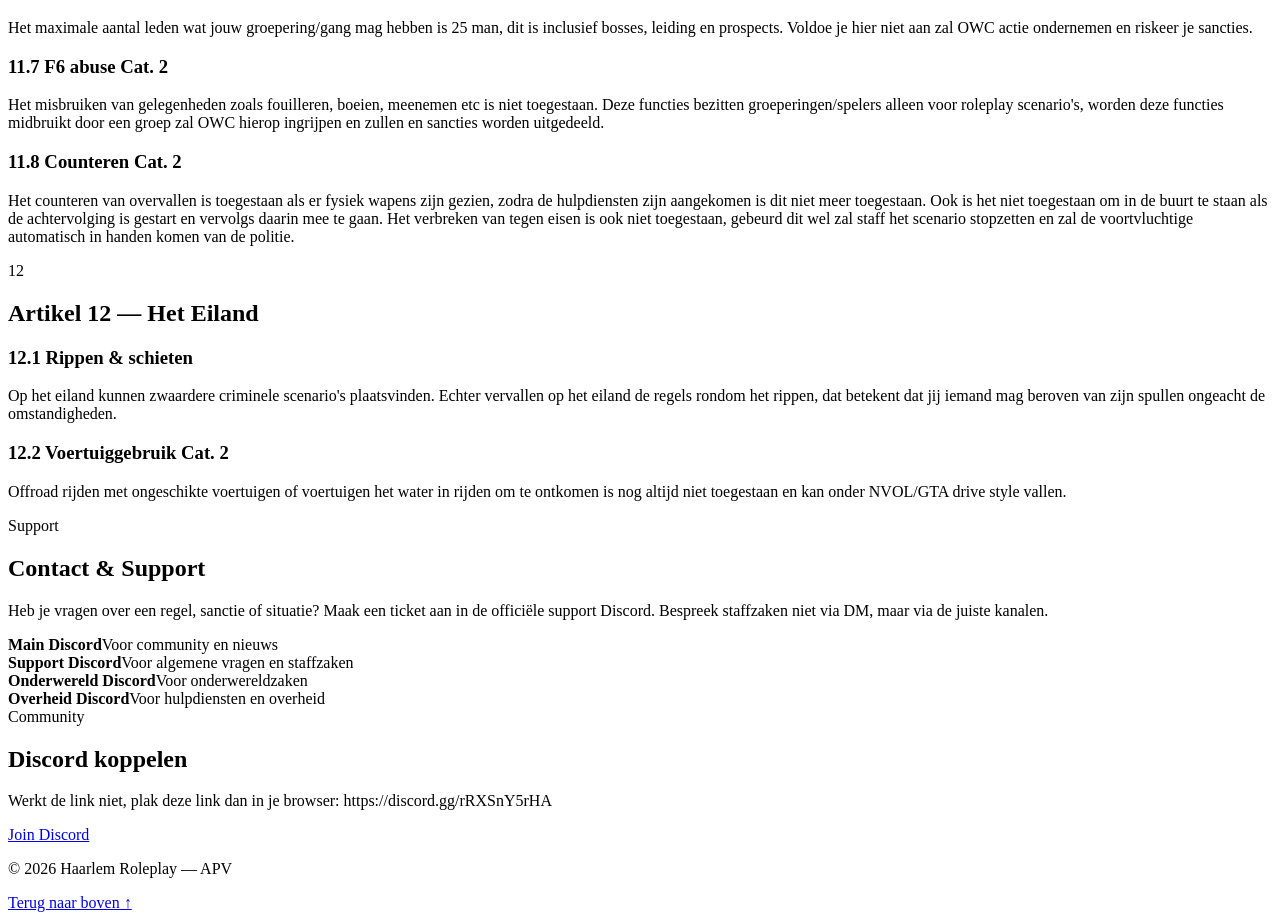
==== commit b07e45ec: "Update index.html" ====
--- a/index.html
+++ b/index.html
@@ -74,15 +74,11 @@
                 <strong>55+</strong>
                 <span>Regels</span>
               </div>
-              <div>
-                <strong>Duidelijke</strong>
-                <span>Uitleg</span>
-              </div>
             </div>
           </div>
           <div class="hero-card hero-card-side">
-            <span class="update-pill">Laatste versie • 2026</span>
-            <p>Geschikt voor spelers, staff, gangs, overheid en Baksteen.</p>
+            <span class="update-pill">Laatste versie • 8-6-2026</span>
+            <p>Geschikt voor burgers, overheid, onderwereld & staff.</p>
           </div>
         </div>
       </div>
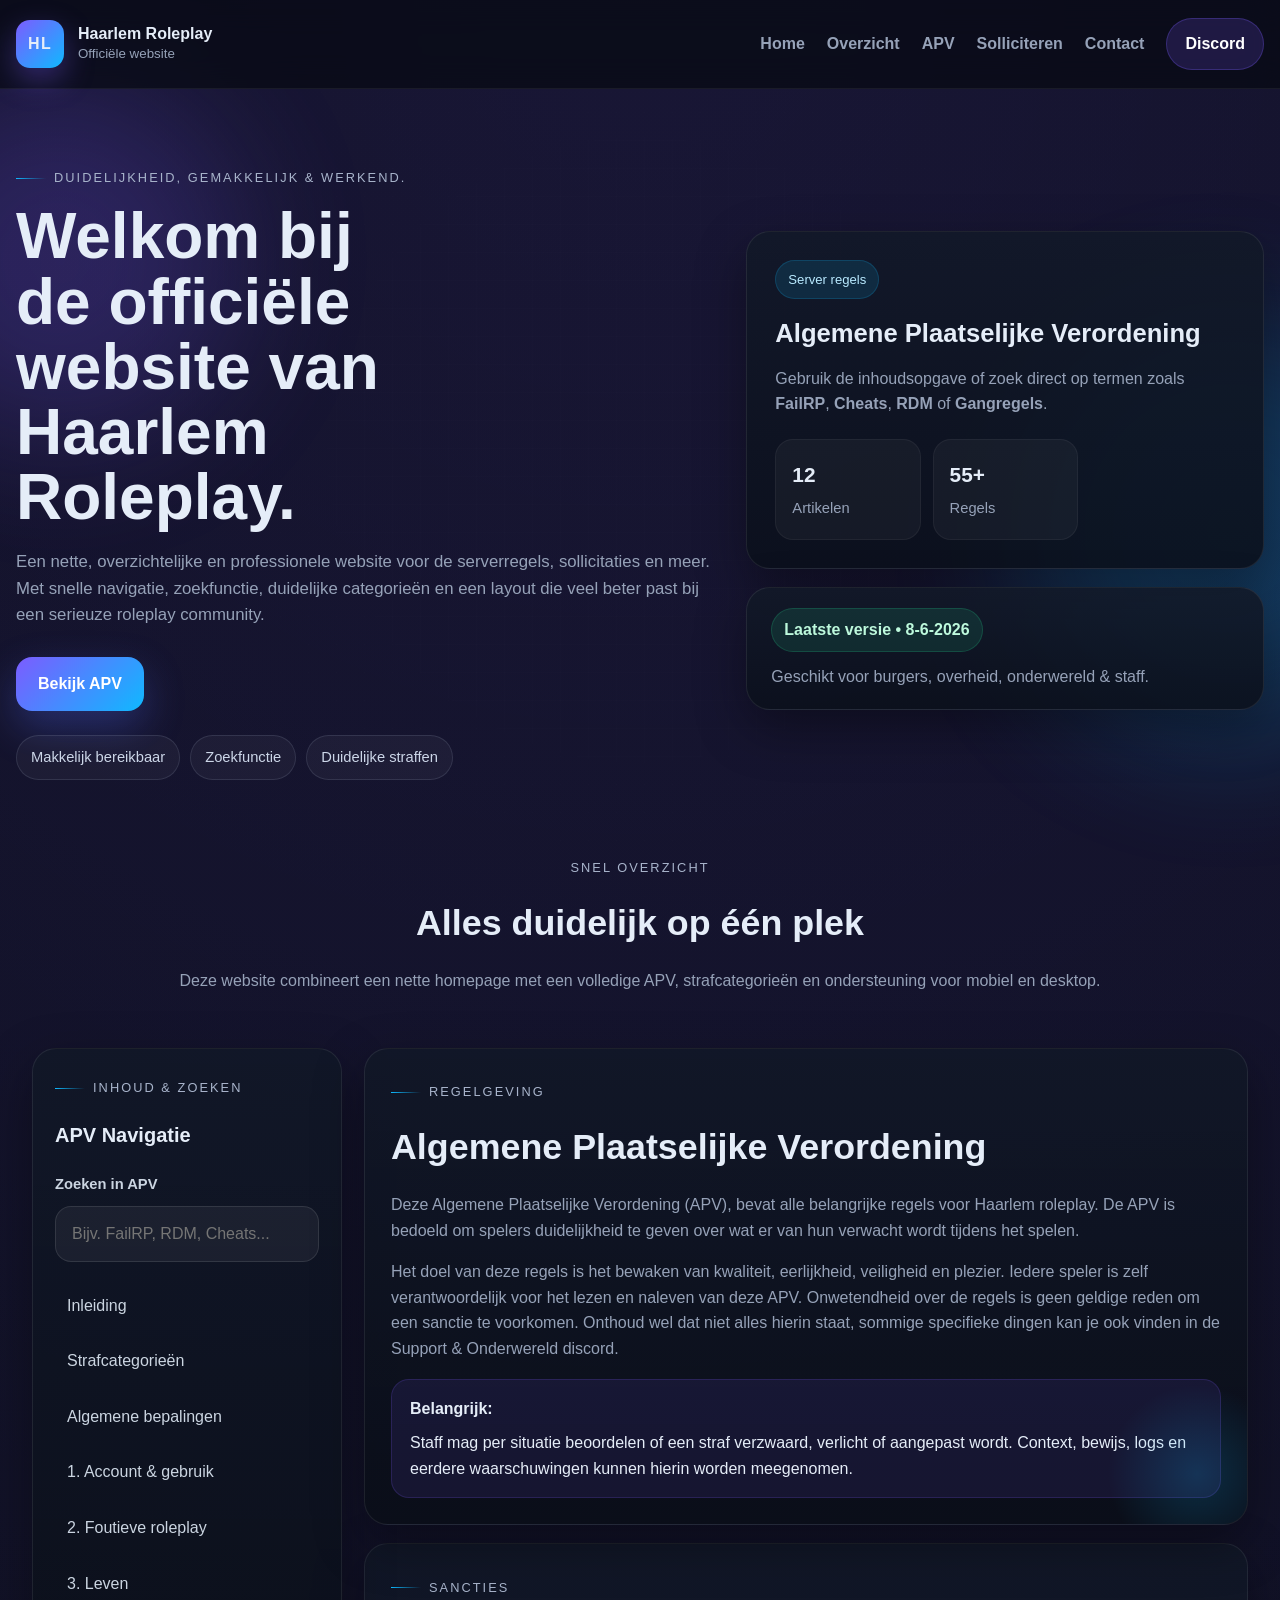
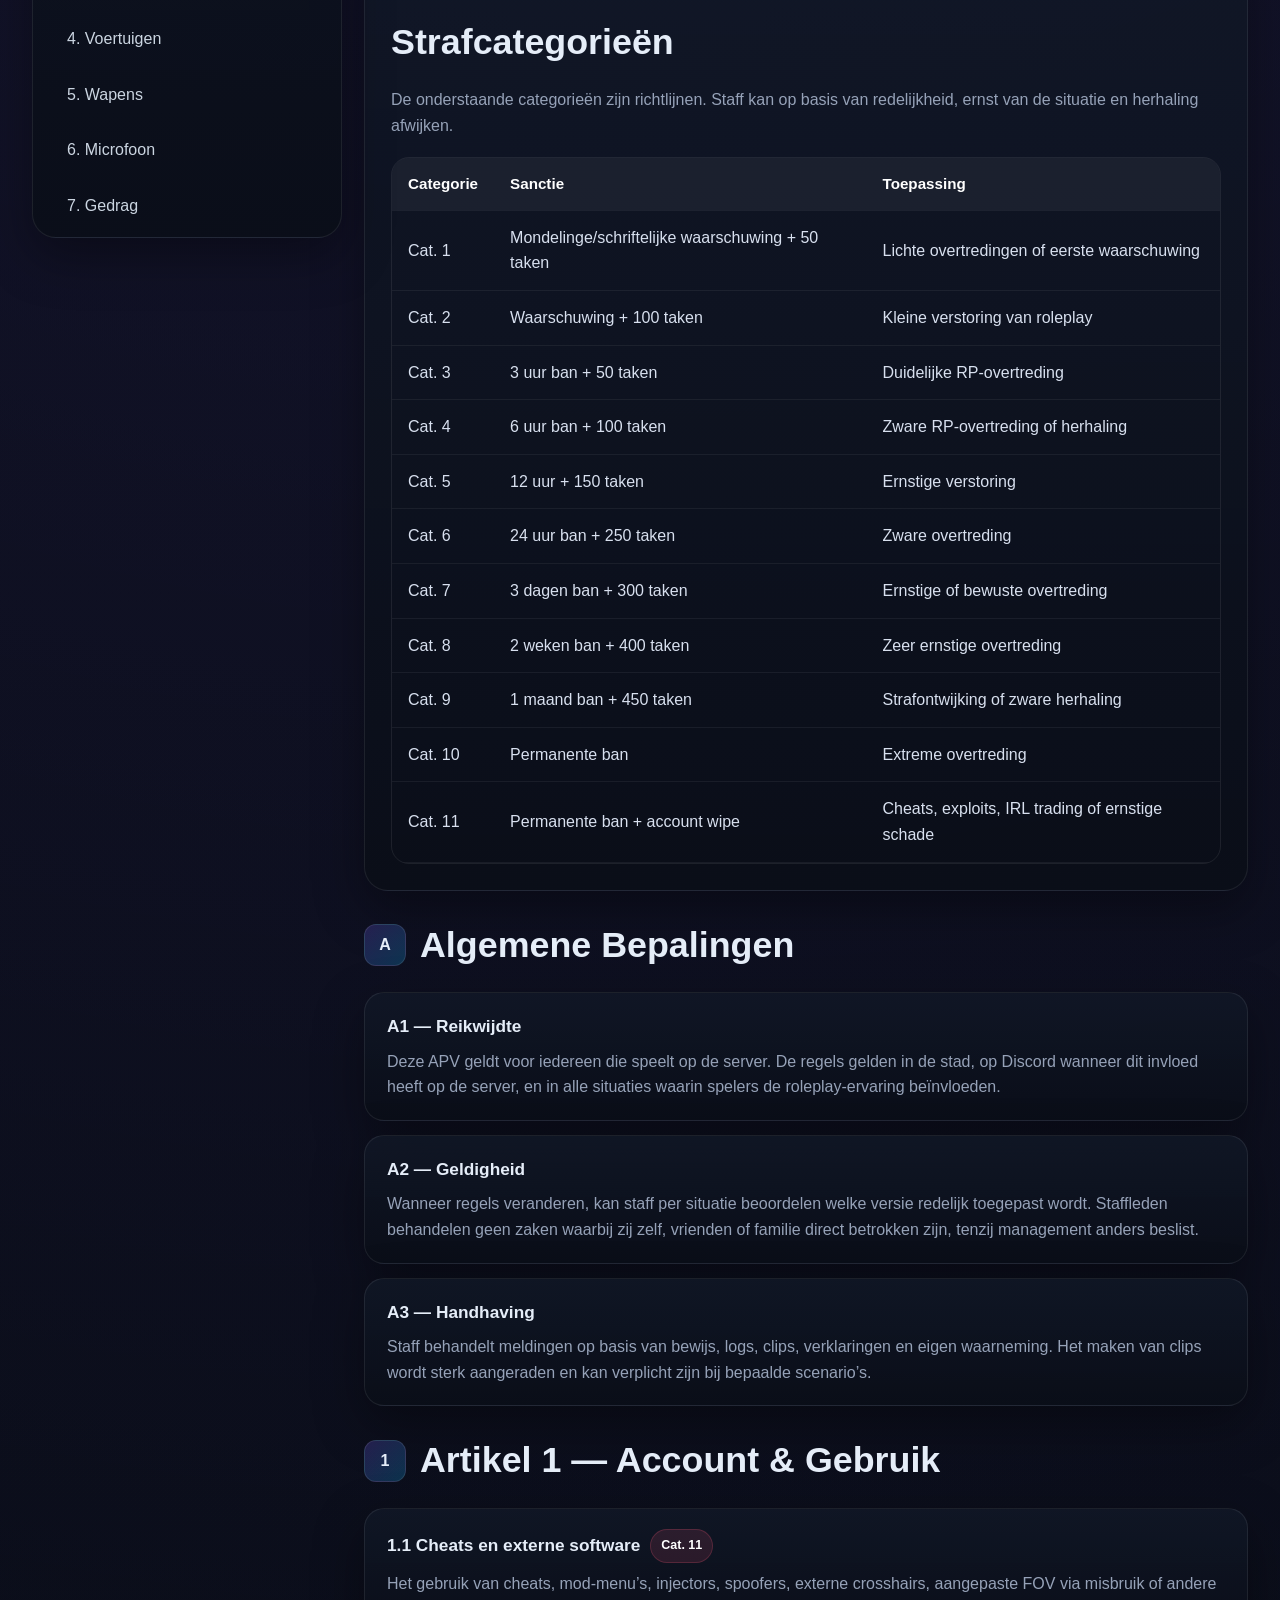
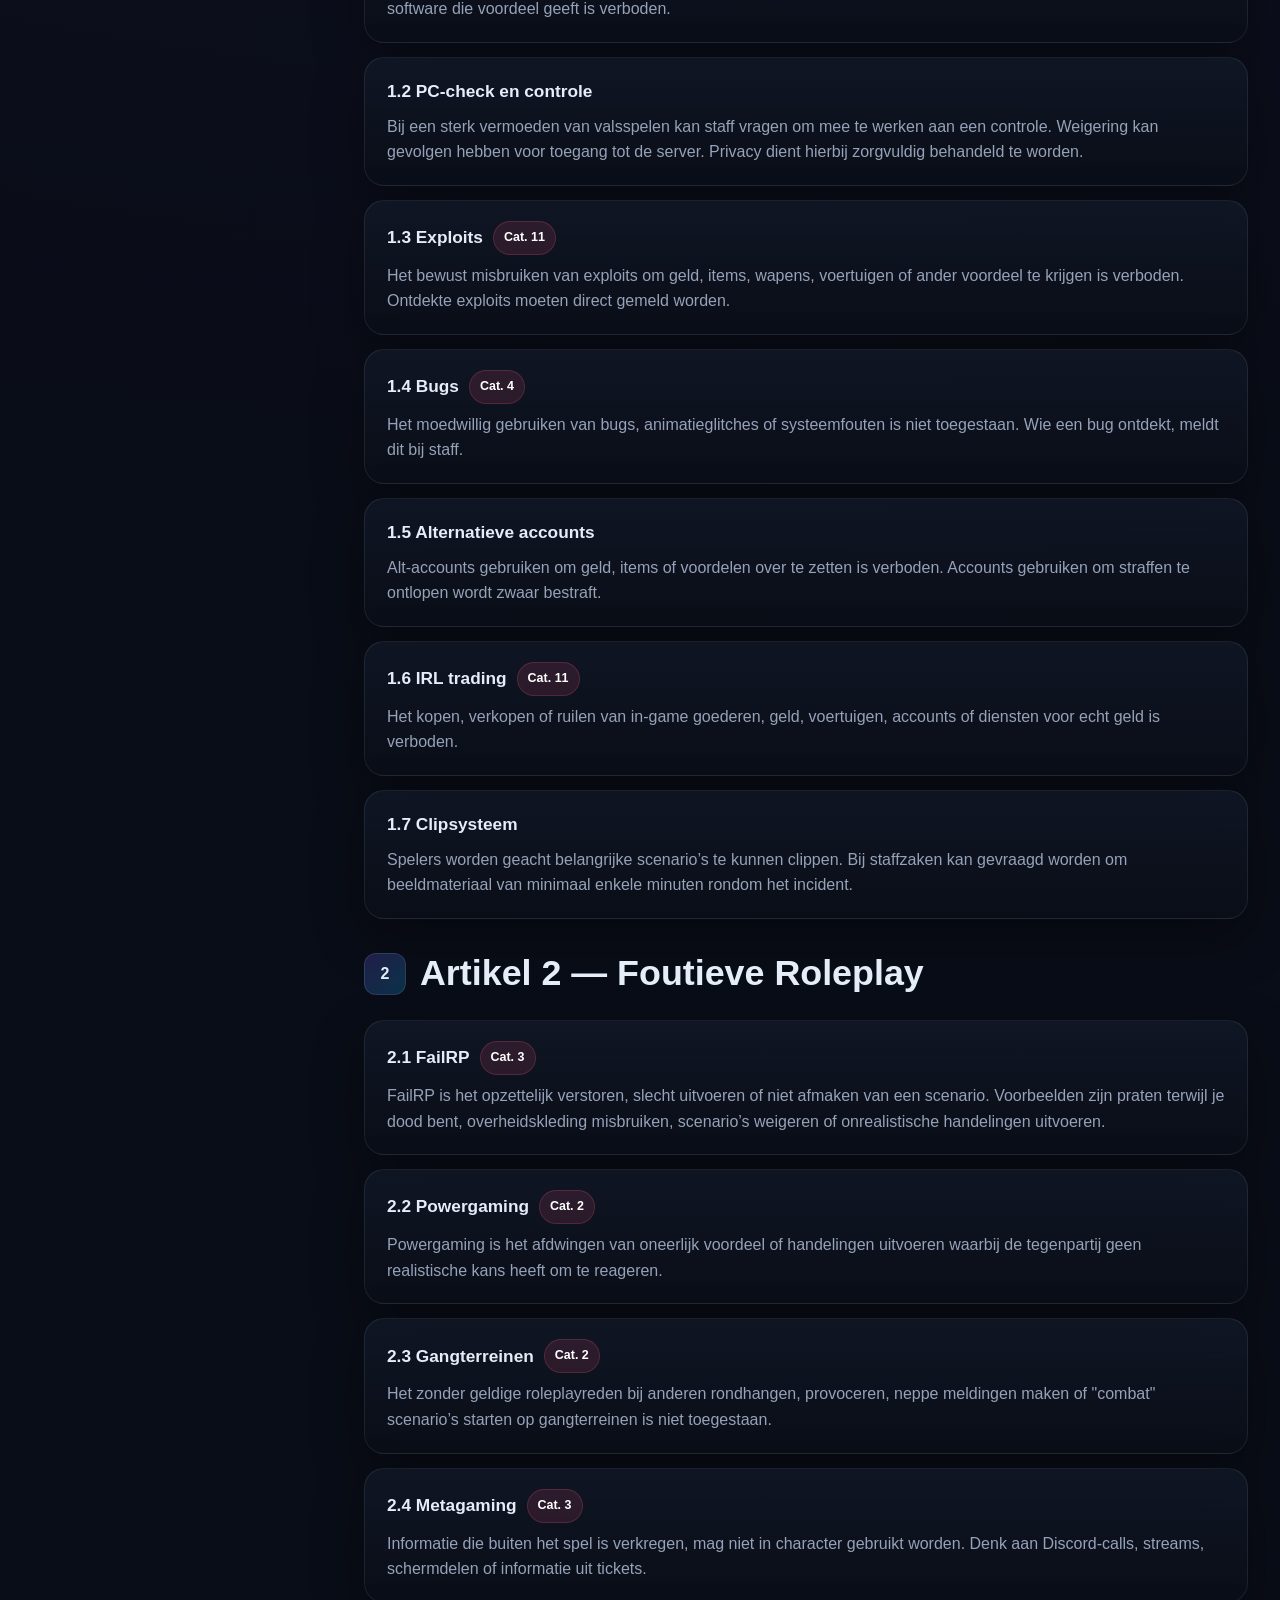
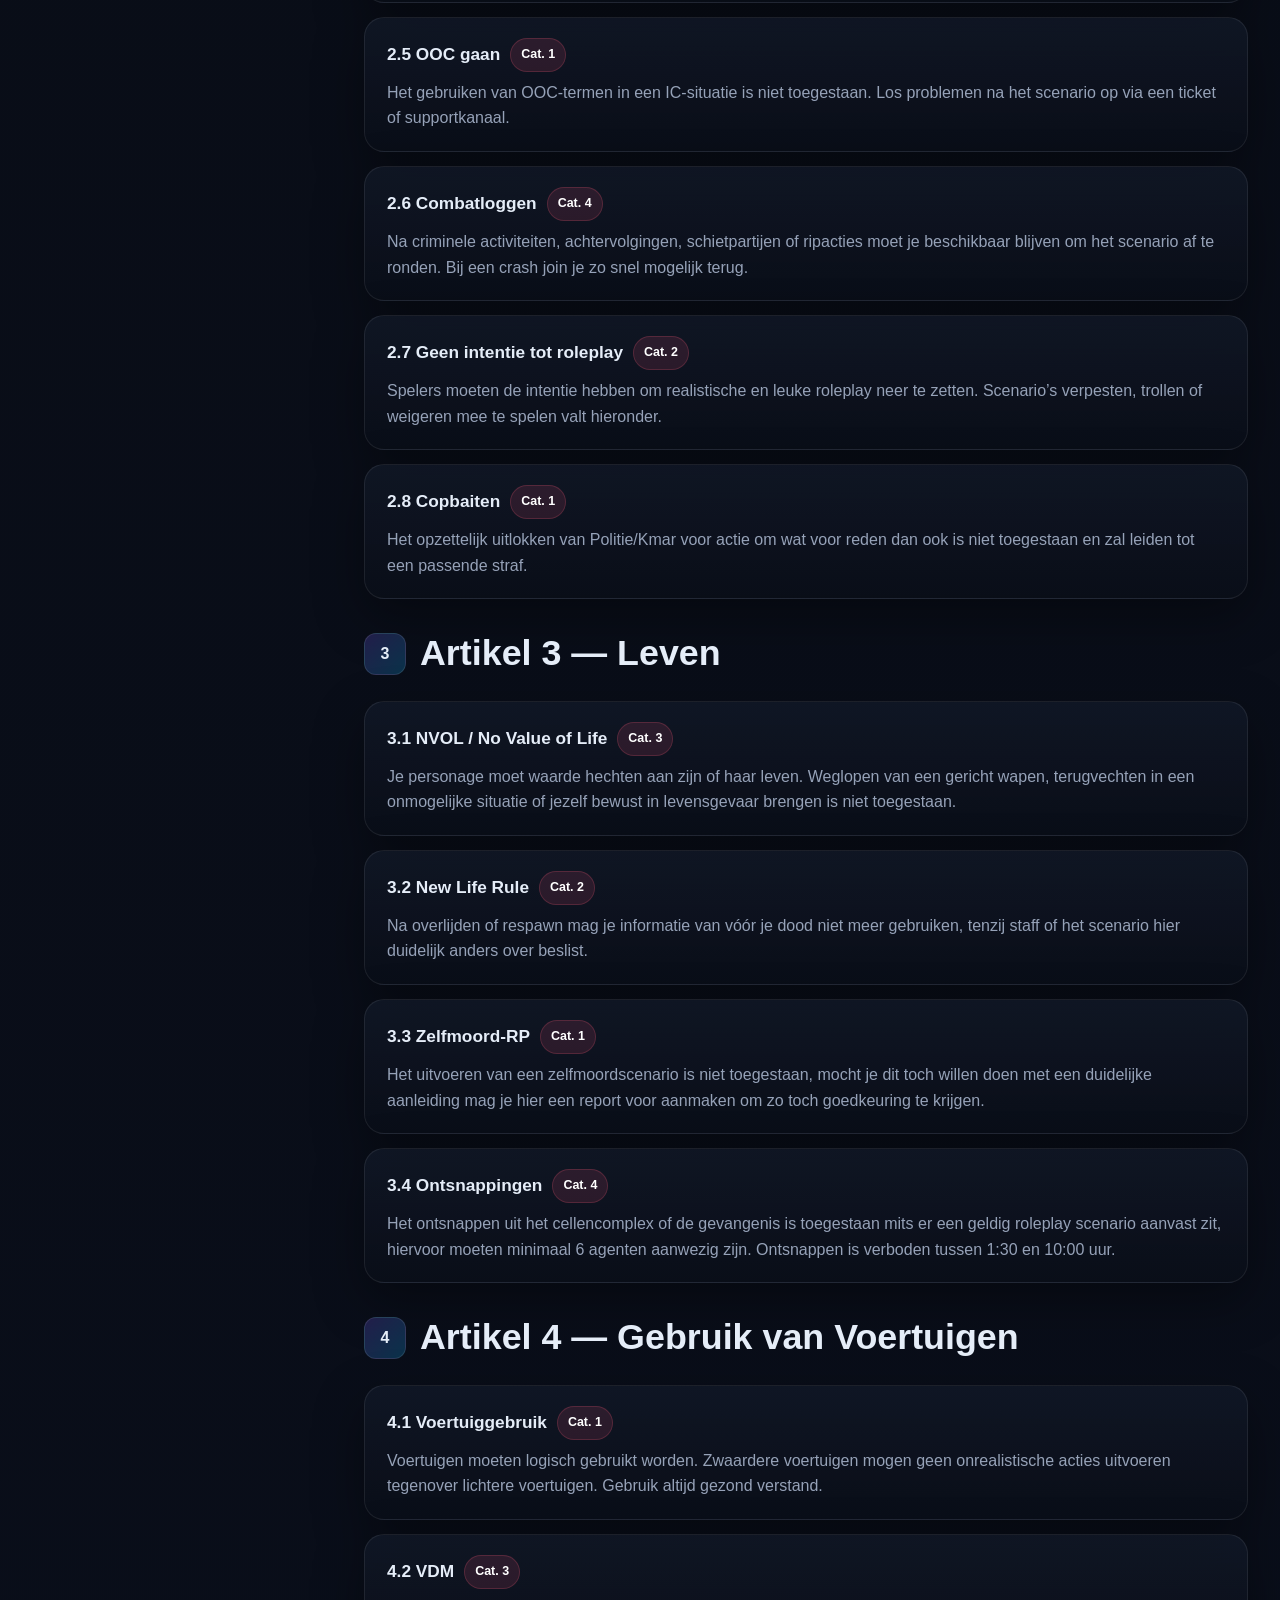
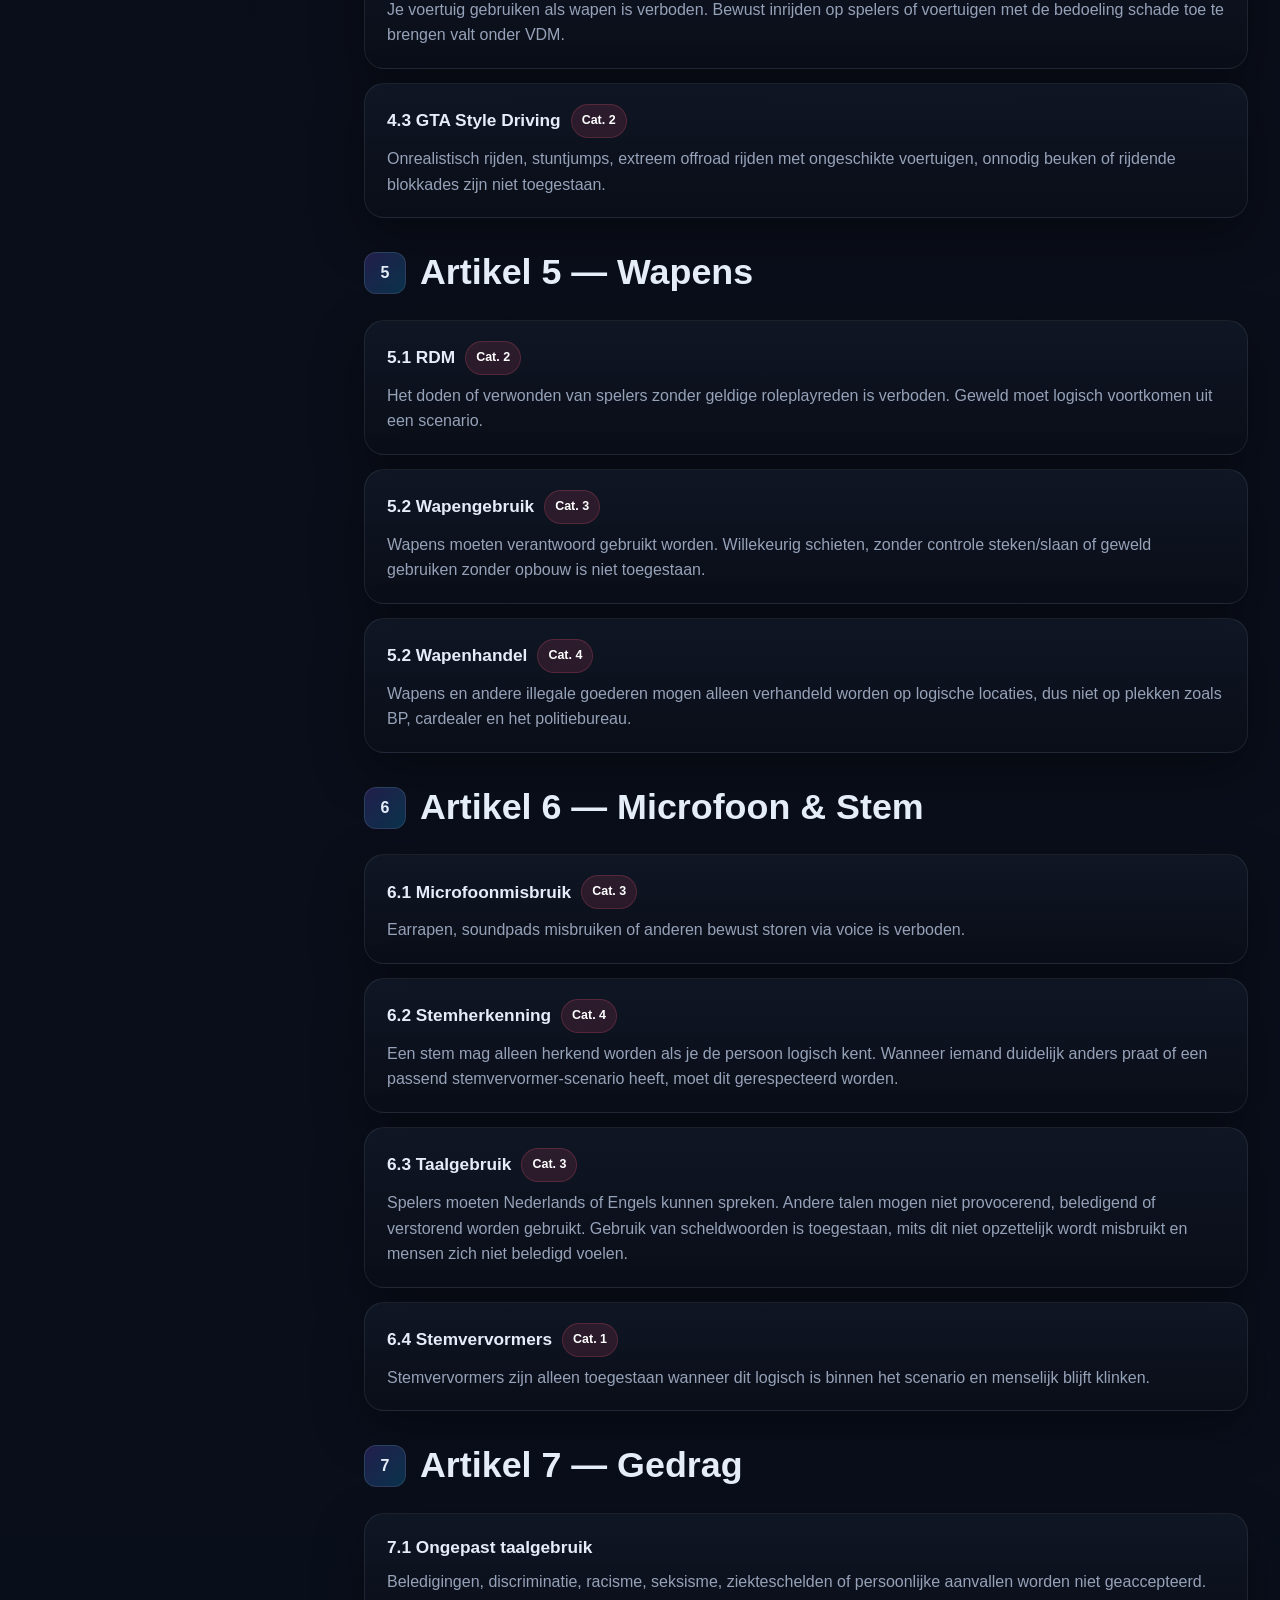
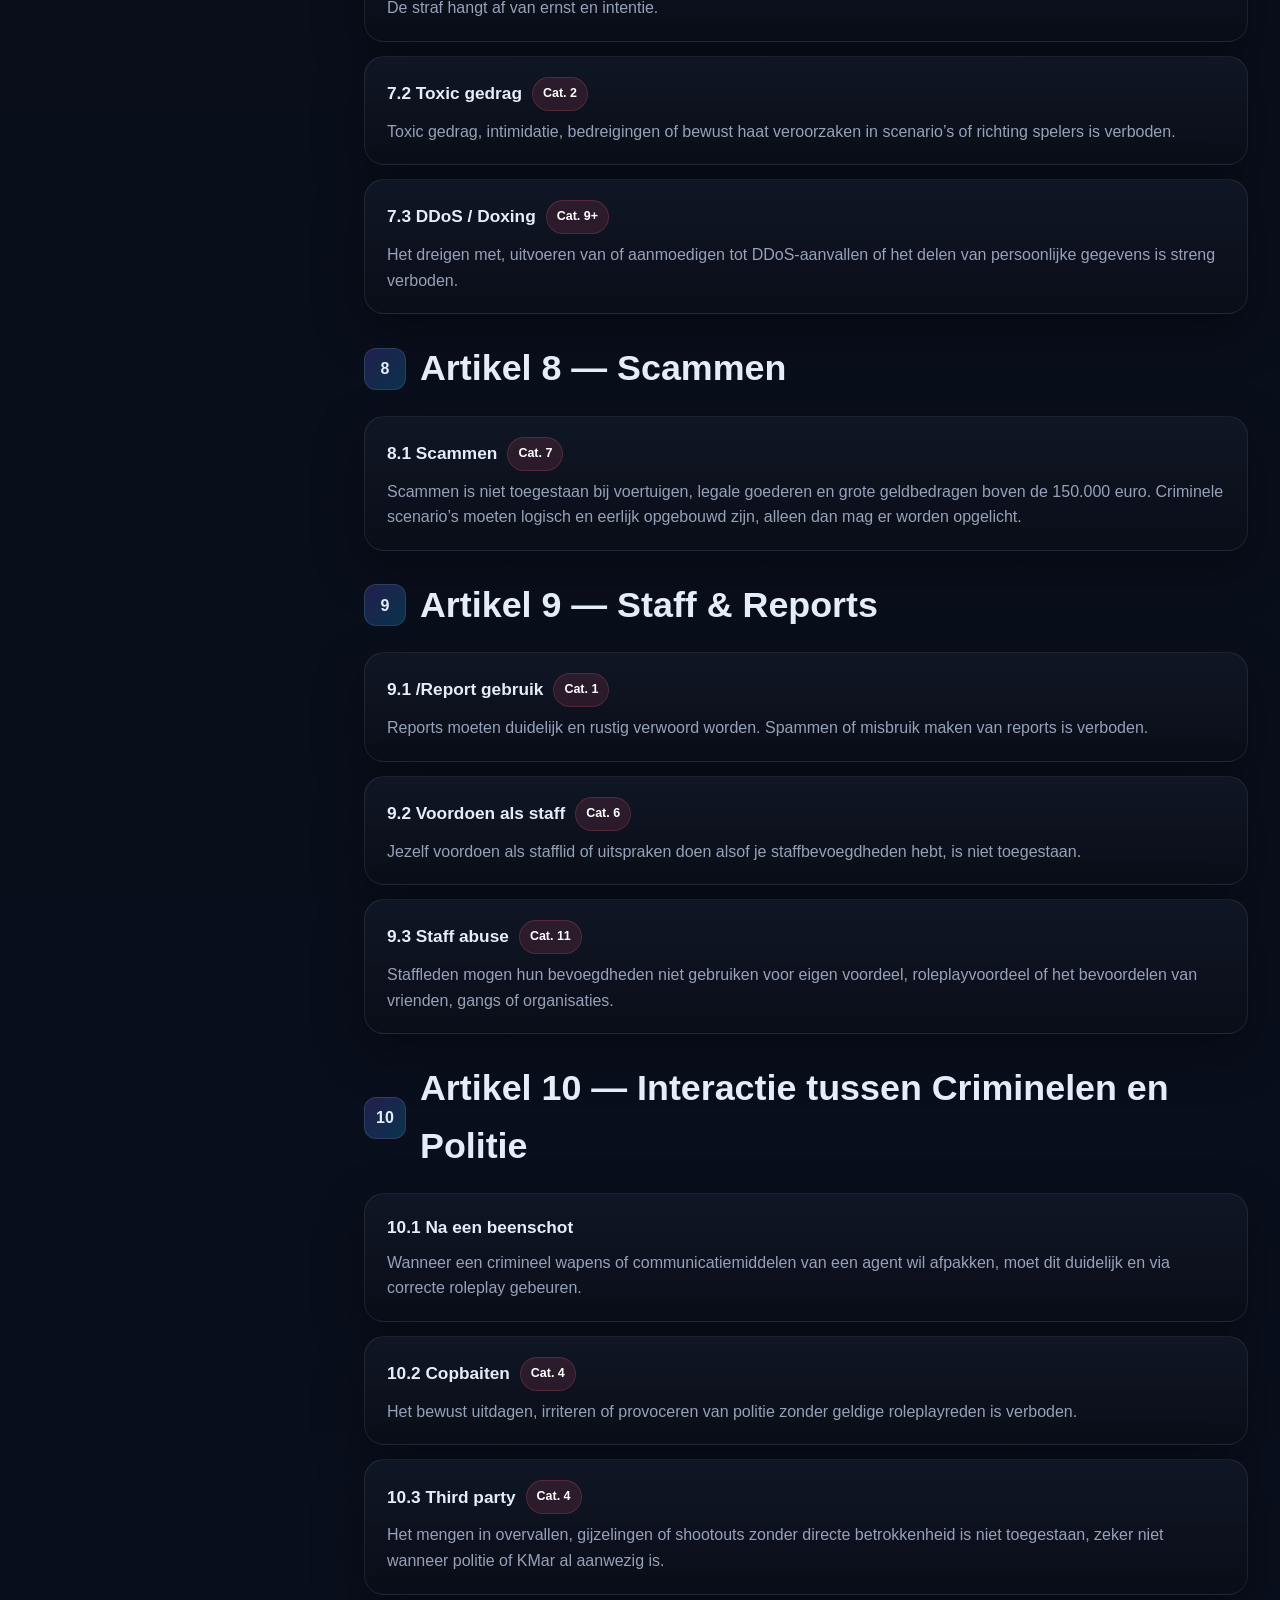
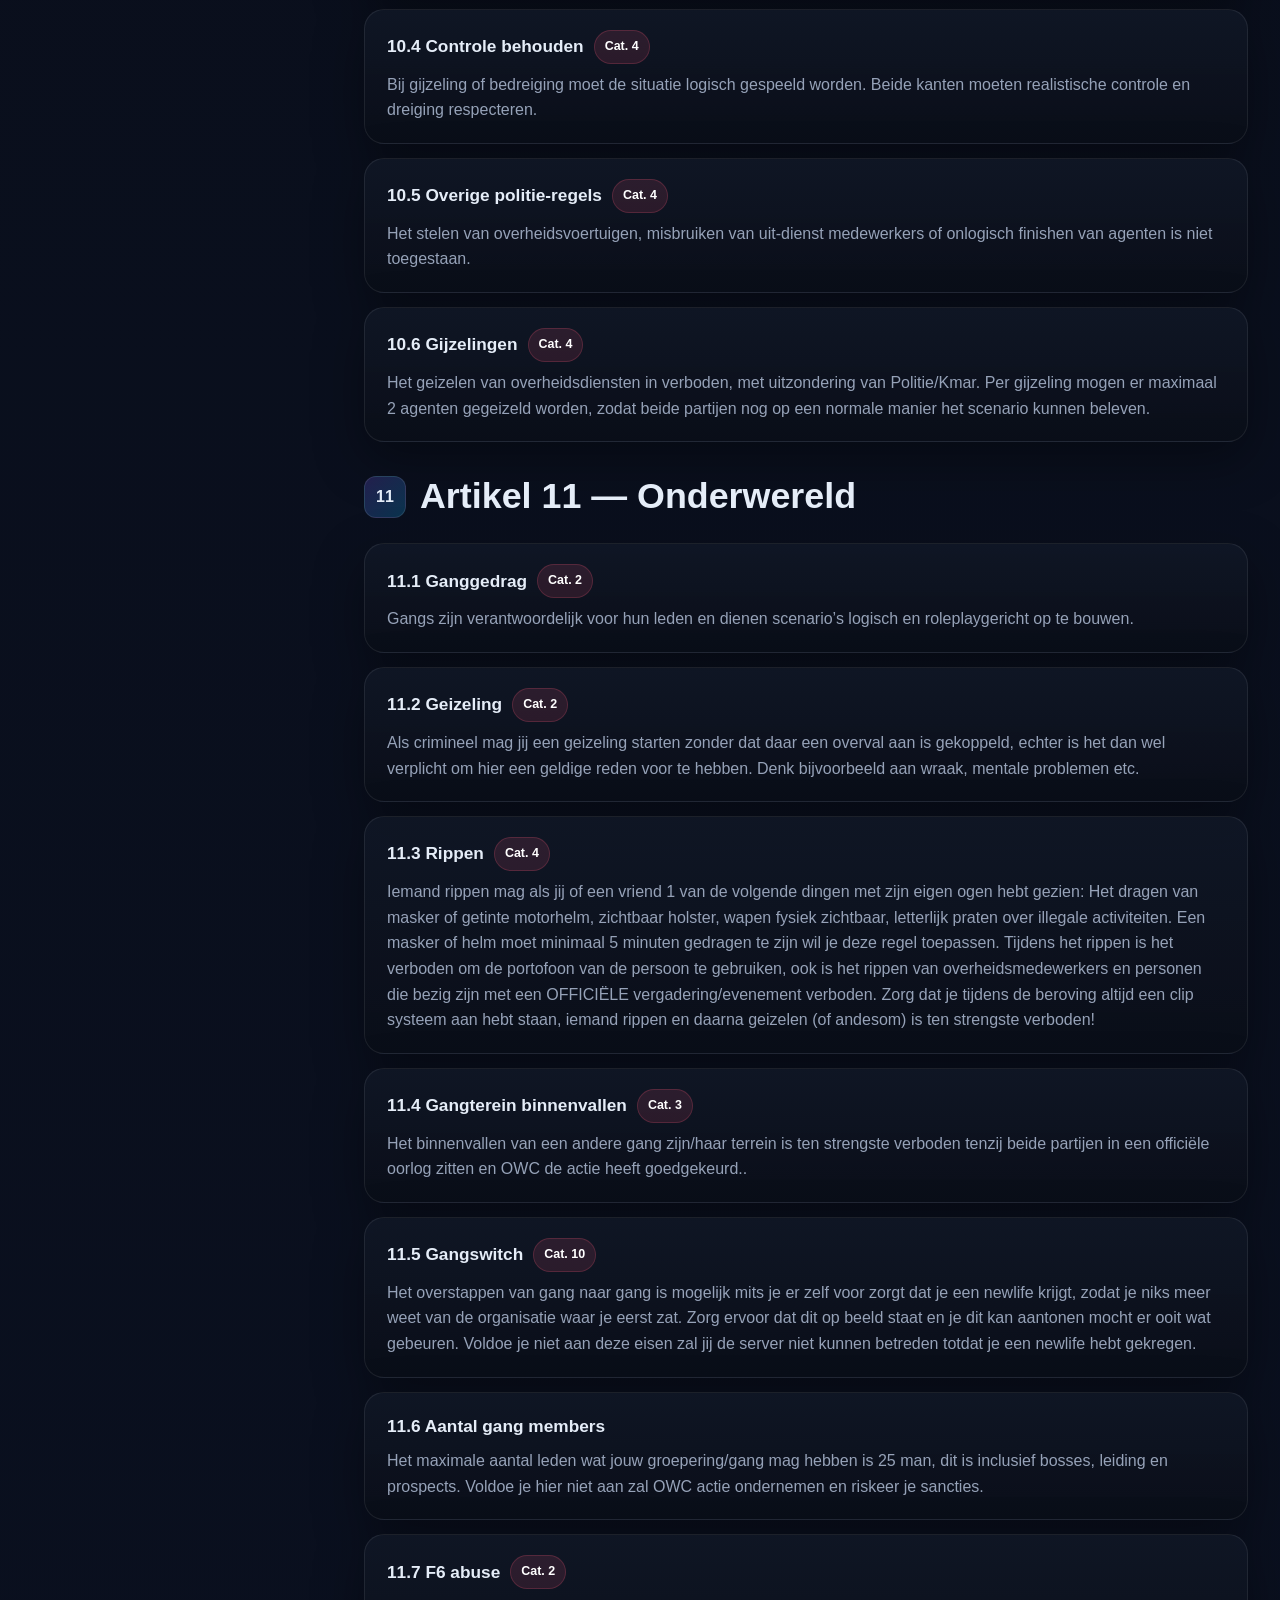
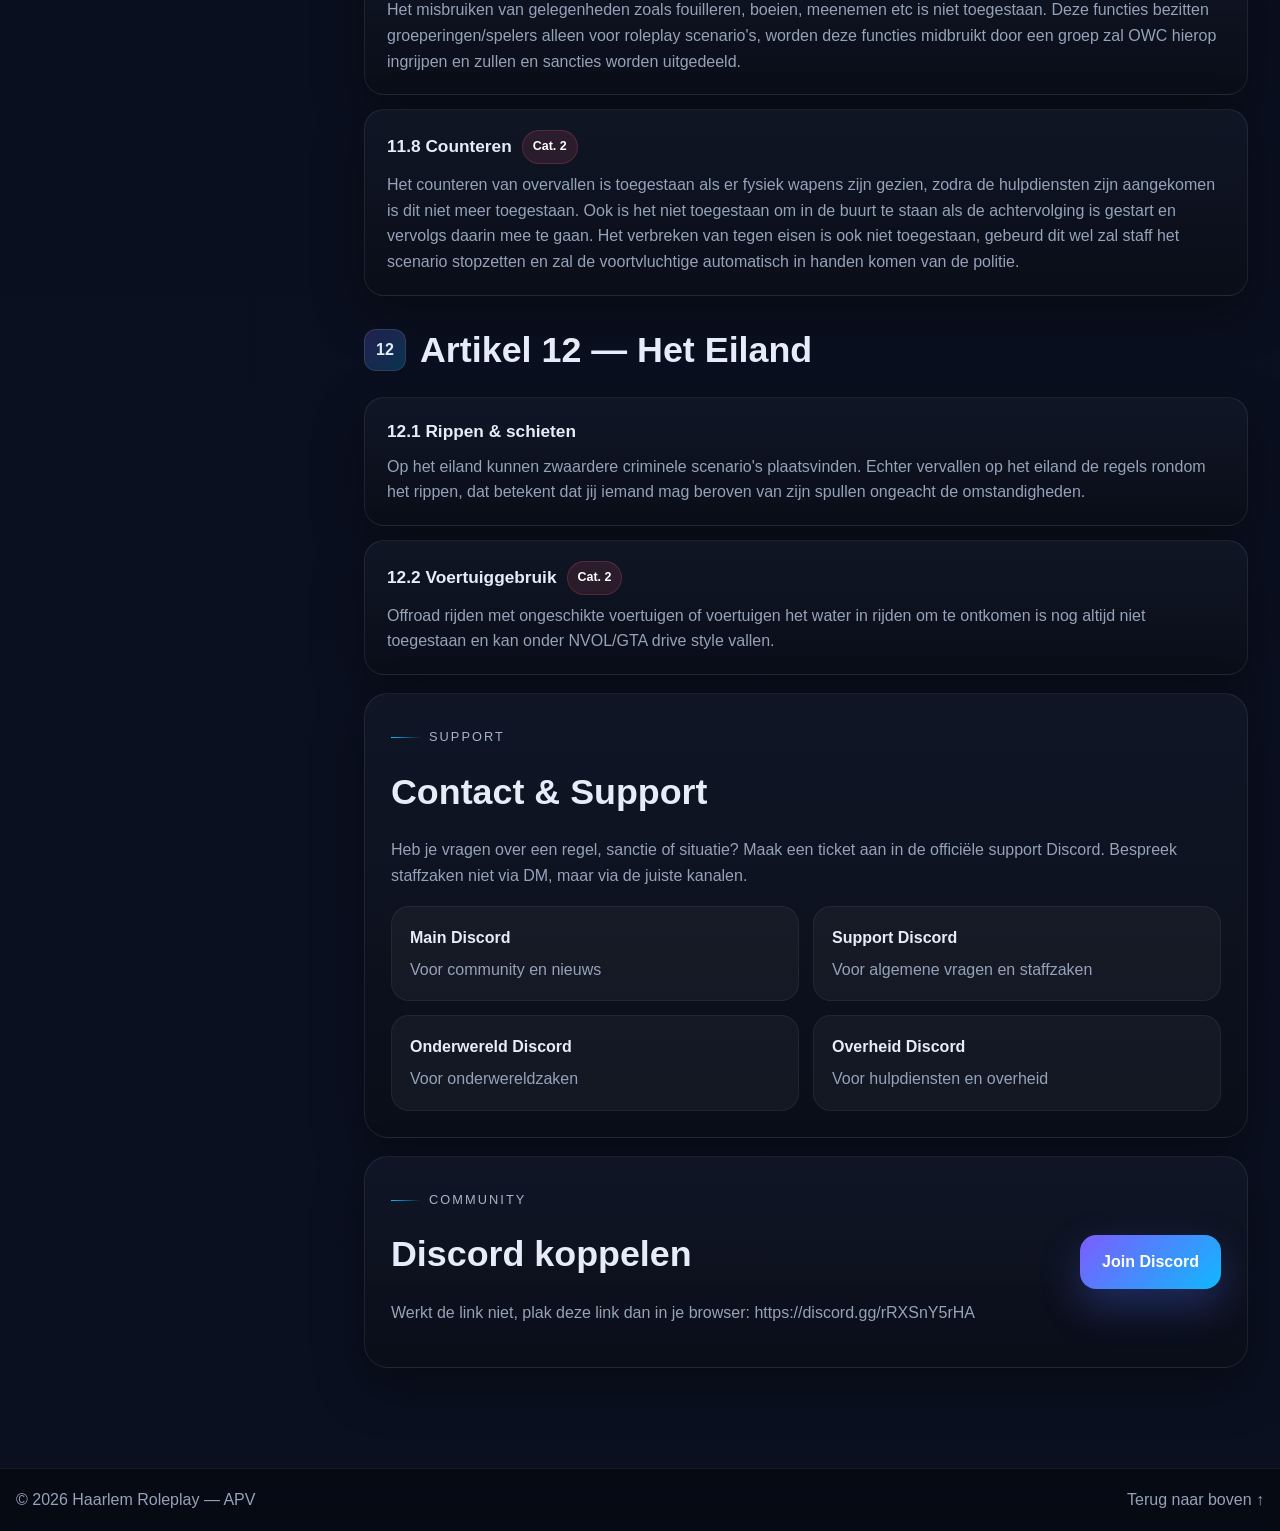
==== commit 54423a75: "Update index.html" ====
--- a/index.html
+++ b/index.html
@@ -3,7 +3,7 @@
 <head>
   <meta charset="UTF-8" />
   <meta name="viewport" content="width=device-width, initial-scale=1.0" />
-  <title>Haarlem Roleplay APV | FiveM Server</title>
+  <title>Haarlem Roleplay | FiveM Server</title>
   <meta name="description" content="APV-website voor Haarlem Roleplay." />
   <link rel="preconnect" href="https://fonts.googleapis.com">
   <link rel="preconnect" href="https://fonts.gstatic.com" crossorigin>
@@ -12,7 +12,6 @@
   <script defer src="script.js"></script>
 </head>
 <body>
-  <body>
   <div id="top"></div>
   <div class="bg-orb orb-1"></div>
   <div class="bg-orb orb-2"></div>
@@ -24,7 +23,7 @@
         <span class="brand-mark">HL</span>
         <span class="brand-text">
           <strong>Haarlem Roleplay</strong>
-          <small>APV & Wetgeving</small>
+          <small>Officiële website</small>
         </span>
       </a>
 
@@ -36,7 +35,7 @@
         <a href="#top">Home</a>
         <a href="#overzicht">Overzicht</a>
         <a href="#apv">APV</a>
-        <a href="#straffen">Straffen</a>
+        <a href="solliciteren.html">Solliciteren</a>
         <a href="#contact">Contact</a>
         <a class="nav-cta" href="#discord">Discord</a>
       </nav>
@@ -47,9 +46,9 @@
     <section class="hero">
       <div class="container hero-grid">
         <div class="hero-copy">
-          <span class="eyebrow">Professionele FiveM regelgeving</span>
-          <h1>Welkom bij de officiële APV van Haarlem Roleplay.</h1>
-          <p class="hero-text">Een nette, overzichtelijke en professionele pagina voor de serverregels. Met snelle navigatie, zoekfunctie, duidelijke categorieën en een layout die veel beter past bij een serieuze roleplay community.</p>
+          <span class="eyebrow">Duidelijkheid, Gemakkelijk & Werkend.</span>
+          <h1>Welkom bij de officiële website van Haarlem Roleplay.</h1>
+          <p class="hero-text">Een nette, overzichtelijke en professionele website voor de serverregels, sollicitaties en meer. Met snelle navigatie, zoekfunctie, duidelijke categorieën en een layout die veel beter past bij een serieuze roleplay community.</p>
           <div class="hero-actions">
             <a class="btn btn-primary" href="#apv">Bekijk APV</a>
           </div>
@@ -215,8 +214,8 @@
 
           <section class="rules-section" id="wapens">
             <div class="section-head-line"><span class="section-number">5</span><h2>Artikel 5 — Wapens</h2></div>
-            <article class="rule-card"><h3>5.1 RDM <span class="chip">Cat. 4</span></h3><p>Het doden of verwonden van spelers zonder geldige roleplayreden is verboden. Geweld moet logisch voortkomen uit een scenario.</p></article>
-            <article class="rule-card"><h3>5.2 Wapengebruik <span class="chip">Cat. 4</span></h3><p>Wapens moeten verantwoord gebruikt worden. Willekeurig schieten, zonder controle steken/slaan of geweld gebruiken zonder opbouw is niet toegestaan.</p></article>
+            <article class="rule-card"><h3>5.1 RDM <span class="chip">Cat. 2</span></h3><p>Het doden of verwonden van spelers zonder geldige roleplayreden is verboden. Geweld moet logisch voortkomen uit een scenario.</p></article>
+            <article class="rule-card"><h3>5.2 Wapengebruik <span class="chip">Cat. 3</span></h3><p>Wapens moeten verantwoord gebruikt worden. Willekeurig schieten, zonder controle steken/slaan of geweld gebruiken zonder opbouw is niet toegestaan.</p></article>
             <article class="rule-card"><h3>5.2 Wapenhandel <span class="chip">Cat. 4</span></h3><p>Wapens en andere illegale goederen mogen alleen verhandeld worden op logische locaties, dus niet op plekken zoals BP, cardealer en het politiebureau.</p></article>
           </section>
 
@@ -315,7 +314,7 @@
               <h2>Discord koppelen</h2>
               <p>Werkt de link niet, plak deze link dan in je browser: https://discord.gg/rRXSnY5rHA</p>
             </div>
-            <a class="btn btn-primary" href="https://discord.gg/rRXSnY5rHA">Join Discord</a>
+            <a class="btn btn-primary" href="https://discord.gg/rRXSnY5rHA" target="_blank" rel="noopener">Join Discord</a>
           </section>
         </div>
       </div>
--- a/style.css
+++ b/style.css
@@ -0,0 +1,760 @@
+:root {
+  --bg: #080b13;
+  --bg-soft: #0e1422;
+  --card: rgba(17, 24, 39, 0.72);
+  --card-strong: rgba(17, 24, 39, 0.94);
+  --line: rgba(148, 163, 184, 0.18);
+  --text: #e5edf8;
+  --muted: #96a2b8;
+  --accent: #7c5cff;
+  --accent-2: #0fb9ff;
+  --accent-3: #23d18b;
+  --danger: #ff5d7a;
+  --shadow: 0 18px 50px rgba(0, 0, 0, 0.35);
+  --radius: 24px;
+  --radius-sm: 16px;
+  --container: 1280px;
+}
+
+* { box-sizing: border-box; }
+html { scroll-behavior: smooth; }
+body {
+  margin: 0;
+  font-family: 'Inter', sans-serif;
+  background:
+    radial-gradient(circle at top, rgba(124, 92, 255, 0.15), transparent 30%),
+    linear-gradient(180deg, #070a12 0%, #090d17 35%, #0a1020 100%);
+  color: var(--text);
+  line-height: 1.6;
+  overflow-x: hidden;
+}
+
+a { color: inherit; text-decoration: none; }
+button, input { font: inherit; }
+button { cursor: pointer; }
+
+.container {
+  width: min(var(--container), calc(100% - 32px));
+  margin: 0 auto;
+}
+
+.bg-orb {
+  position: fixed;
+  border-radius: 50%;
+  filter: blur(70px);
+  opacity: .22;
+  z-index: -2;
+}
+.orb-1 {
+  width: 360px;
+  height: 360px;
+  background: var(--accent);
+  top: 80px;
+  left: -120px;
+}
+.orb-2 {
+  width: 420px;
+  height: 420px;
+  background: var(--accent-2);
+  right: -160px;
+  top: 320px;
+}
+.bg-grid {
+  position: fixed;
+  inset: 0;
+  background-image:
+    linear-gradient(rgba(255,255,255,0.035) 1px, transparent 1px),
+    linear-gradient(90deg, rgba(255,255,255,0.035) 1px, transparent 1px);
+  background-size: 28px 28px;
+  mask-image: radial-gradient(circle at center, black 30%, transparent 90%);
+  opacity: .26;
+  z-index: -3;
+  pointer-events: none;
+}
+
+.site-header {
+  position: sticky;
+  top: 0;
+  z-index: 100;
+  backdrop-filter: blur(16px);
+  background: rgba(7, 10, 18, 0.72);
+  border-bottom: 1px solid rgba(255, 255, 255, 0.06);
+}
+
+.nav-wrap {
+  display: flex;
+  align-items: center;
+  justify-content: space-between;
+  gap: 20px;
+  padding: 18px 0;
+}
+
+.brand {
+  display: inline-flex;
+  align-items: center;
+  gap: 14px;
+}
+
+.brand-mark {
+  width: 48px;
+  height: 48px;
+  border-radius: 14px;
+  display: grid;
+  place-items: center;
+  font-weight: 900;
+  letter-spacing: .08em;
+  background: linear-gradient(135deg, var(--accent), var(--accent-2));
+  box-shadow: 0 12px 30px rgba(124, 92, 255, 0.35);
+}
+
+.brand-text {
+  display: flex;
+  flex-direction: column;
+  line-height: 1.05;
+}
+.brand-text strong { font-size: 1rem; }
+.brand-text small { color: var(--muted); margin-top: 4px; }
+
+.nav-links {
+  display: flex;
+  align-items: center;
+  gap: 22px;
+}
+.nav-links a {
+  color: var(--muted);
+  transition: .2s ease;
+  font-weight: 600;
+}
+.nav-links a:hover,
+.nav-links a.active {
+  color: var(--text);
+}
+.nav-cta {
+  padding: 12px 18px;
+  background: rgba(124, 92, 255, 0.18);
+  border: 1px solid rgba(124, 92, 255, 0.28);
+  border-radius: 999px;
+  color: #fff !important;
+}
+
+.menu-toggle {
+  display: none;
+  width: 48px;
+  height: 48px;
+  border-radius: 14px;
+  border: 1px solid var(--line);
+  background: rgba(255,255,255,.04);
+  padding: 0;
+}
+.menu-toggle span {
+  display: block;
+  width: 20px;
+  height: 2px;
+  background: #fff;
+  margin: 5px auto;
+  border-radius: 99px;
+}
+
+.hero {
+  padding: 72px 0 42px;
+}
+
+.hero-grid {
+  display: grid;
+  grid-template-columns: 1.15fr .85fr;
+  gap: 30px;
+  align-items: center;
+}
+
+.eyebrow {
+  display: inline-flex;
+  align-items: center;
+  gap: 8px;
+  font-size: .8rem;
+  text-transform: uppercase;
+  letter-spacing: .16em;
+  color: #a8b4cb;
+  margin-bottom: 16px;
+}
+.eyebrow::before {
+  content: "";
+  width: 30px;
+  height: 1px;
+  background: linear-gradient(90deg, var(--accent-2), transparent);
+}
+
+.hero-copy h1 {
+  font-size: clamp(2.5rem, 5vw, 4.85rem);
+  line-height: 1.02;
+  margin: 0 0 18px;
+  max-width: 12ch;
+}
+.hero-text {
+  max-width: 760px;
+  color: var(--muted);
+  font-size: 1.05rem;
+  margin-bottom: 28px;
+}
+.hero-actions {
+  display: flex;
+  gap: 14px;
+  flex-wrap: wrap;
+  margin-bottom: 24px;
+}
+.hero-badges {
+  display: flex;
+  flex-wrap: wrap;
+  gap: 10px;
+}
+.hero-badges span {
+  padding: 10px 14px;
+  border-radius: 999px;
+  border: 1px solid var(--line);
+  background: rgba(255,255,255,.04);
+  color: #ccd6e8;
+  font-size: .92rem;
+}
+
+.btn {
+  border: 0;
+  display: inline-flex;
+  align-items: center;
+  justify-content: center;
+  gap: 10px;
+  padding: 14px 22px;
+  border-radius: 16px;
+  font-weight: 700;
+  transition: transform .2s ease, box-shadow .2s ease, background .2s ease;
+}
+.btn:hover {
+  transform: translateY(-2px);
+}
+.btn-primary {
+  color: #fff;
+  background: linear-gradient(135deg, var(--accent), var(--accent-2));
+  box-shadow: 0 16px 40px rgba(82, 109, 255, 0.30);
+}
+.btn-secondary {
+  color: #fff;
+  background: rgba(255,255,255,0.06);
+  border: 1px solid var(--line);
+}
+
+.hero-panel {
+  display: grid;
+  gap: 18px;
+}
+.hero-card {
+  background: linear-gradient(180deg, rgba(18,25,40,.88), rgba(11,16,27,.88));
+  border: 1px solid rgba(255,255,255,.08);
+  border-radius: var(--radius);
+  box-shadow: var(--shadow);
+}
+.hero-card-main {
+  padding: 28px;
+}
+.hero-card-side {
+  padding: 20px 24px;
+}
+.card-label {
+  display: inline-flex;
+  padding: 8px 12px;
+  border-radius: 999px;
+  background: rgba(15, 185, 255, 0.12);
+  border: 1px solid rgba(15, 185, 255, 0.18);
+  color: #b9eaff;
+  font-size: .82rem;
+  margin-bottom: 14px;
+}
+.hero-card h2 {
+  margin: 0 0 12px;
+  font-size: 1.6rem;
+}
+.hero-card p {
+  margin: 0;
+  color: var(--muted);
+}
+.stat-grid {
+  margin-top: 22px;
+  display: grid;
+  grid-template-columns: repeat(3, 1fr);
+  gap: 12px;
+}
+.stat-grid div {
+  padding: 18px 16px;
+  border-radius: 18px;
+  background: rgba(255,255,255,.04);
+  border: 1px solid rgba(255,255,255,.05);
+}
+.stat-grid strong {
+  display: block;
+  font-size: 1.3rem;
+  margin-bottom: 4px;
+}
+.stat-grid span { color: var(--muted); font-size: .92rem; }
+.update-pill {
+  display: inline-flex;
+  padding: 8px 12px;
+  margin-bottom: 12px;
+  border-radius: 999px;
+  font-weight: 700;
+  background: rgba(35, 209, 139, 0.12);
+  border: 1px solid rgba(35, 209, 139, 0.2);
+  color: #bdf9dc;
+}
+
+.overview {
+  padding: 32px 0 20px;
+}
+.section-heading {
+  margin-bottom: 24px;
+}
+.section-heading.center {
+  text-align: center;
+}
+.section-heading.center .eyebrow::before { display: none; }
+.section-heading h2,
+.panel h2,
+.rules-section h2 {
+  margin: 0 0 10px;
+  font-size: clamp(1.65rem, 2.8vw, 2.3rem);
+}
+.section-heading p,
+.panel p,
+.rules-section > p {
+  color: var(--muted);
+}
+.feature-grid {
+  display: grid;
+  grid-template-columns: repeat(4, 1fr);
+  gap: 18px;
+}
+.feature-card {
+  padding: 22px;
+  border-radius: var(--radius);
+  background: linear-gradient(180deg, rgba(16,23,38,.86), rgba(11,15,27,.92));
+  border: 1px solid rgba(255,255,255,.08);
+  box-shadow: var(--shadow);
+}
+.feature-icon {
+  width: 42px;
+  height: 42px;
+  display: inline-grid;
+  place-items: center;
+  border-radius: 12px;
+  font-weight: 800;
+  margin-bottom: 16px;
+  background: rgba(124, 92, 255, 0.16);
+  border: 1px solid rgba(124, 92, 255, 0.28);
+}
+.feature-card h3 {
+  margin: 0 0 8px;
+}
+.feature-card p {
+  margin: 0;
+  color: var(--muted);
+}
+
+.apv-shell {
+  padding: 30px 0 80px;
+}
+.shell-grid {
+  display: grid;
+  grid-template-columns: 310px minmax(0, 1fr);
+  gap: 22px;
+  align-items: start;
+}
+.sidebar-card,
+.panel,
+.rule-card {
+  background: linear-gradient(180deg, rgba(17,24,39,.82), rgba(10,14,24,.92));
+  border: 1px solid rgba(255,255,255,.08);
+  box-shadow: var(--shadow);
+}
+.sidebar-card {
+  position: sticky;
+  top: 92px;
+  max-height: calc(100vh - 110px);
+  overflow-y: auto;
+  border-radius: var(--radius);
+  padding: 22px;
+}
+.sidebar-card::-webkit-scrollbar {
+  width: 8px;
+}
+
+.sidebar-card::-webkit-scrollbar-track {
+  background: rgba(255, 255, 255, 0.04);
+  border-radius: 999px;
+}
+
+.sidebar-card::-webkit-scrollbar-thumb {
+  background: rgba(124, 92, 255, 0.55);
+  border-radius: 999px;
+}
+
+.sidebar-card::-webkit-scrollbar-thumb:hover {
+  background: rgba(124, 92, 255, 0.8);
+}
+
+.sidebar-top h3 {
+  margin: 4px 0 0;
+  font-size: 1.25rem;
+}
+.search-box {
+  margin: 22px 0 20px;
+}
+.search-box label {
+  display: block;
+  margin-bottom: 10px;
+  font-size: .92rem;
+  color: #cbd5e1;
+  font-weight: 600;
+}
+.search-box input {
+  width: 100%;
+  padding: 14px 16px;
+  border-radius: 16px;
+  border: 1px solid rgba(255,255,255,.10);
+  background: rgba(255,255,255,.05);
+  color: #fff;
+  outline: none;
+}
+.search-box input:focus {
+  border-color: rgba(124, 92, 255, 0.55);
+  box-shadow: 0 0 0 4px rgba(124, 92, 255, 0.14);
+}
+.sidebar-nav {
+  display: grid;
+  gap: 8px;
+}
+.sidebar-nav a {
+  color: #cbd5e1;
+  padding: 11px 12px;
+  border-radius: 12px;
+  transition: .2s ease;
+}
+.sidebar-nav a:hover,
+.sidebar-nav a.active {
+  background: rgba(124,92,255,.14);
+  color: #fff;
+}
+
+.content-column {
+  display: grid;
+  gap: 18px;
+}
+.panel {
+  padding: 26px;
+  border-radius: var(--radius);
+}
+.panel-intro {
+  position: relative;
+  overflow: hidden;
+}
+.panel-intro::after {
+  content: "";
+  position: absolute;
+  inset: auto -40px -40px auto;
+  width: 180px;
+  height: 180px;
+  background: radial-gradient(circle, rgba(15,185,255,.18), transparent 70%);
+}
+.panel-head {
+  margin-bottom: 10px;
+}
+.notice {
+  margin-top: 18px;
+  padding: 16px 18px;
+  border-radius: 18px;
+  display: grid;
+  gap: 8px;
+  background: rgba(124,92,255,.10);
+  border: 1px solid rgba(124,92,255,.18);
+}
+.table-wrap {
+  margin-top: 18px;
+  overflow: auto;
+  border-radius: 18px;
+  border: 1px solid rgba(255,255,255,.08);
+}
+.table-wrap table {
+  width: 100%;
+  min-width: 760px;
+  border-collapse: collapse;
+}
+.table-wrap thead {
+  background: rgba(255,255,255,.05);
+}
+.table-wrap th,
+.table-wrap td {
+  padding: 14px 16px;
+  text-align: left;
+  border-bottom: 1px solid rgba(255,255,255,.06);
+}
+.table-wrap td { color: #d8e0ef; }
+.table-wrap th {
+  color: #fff;
+  font-size: .95rem;
+}
+
+.rules-section {
+  display: grid;
+  gap: 14px;
+}
+.section-head-line {
+  display: flex;
+  align-items: center;
+  gap: 14px;
+  margin: 8px 0 4px;
+}
+.section-number {
+  width: 42px;
+  height: 42px;
+  flex: 0 0 42px;
+  display: grid;
+  place-items: center;
+  border-radius: 12px;
+  background: linear-gradient(135deg, rgba(124,92,255,.22), rgba(15,185,255,.22));
+  border: 1px solid rgba(255,255,255,.10);
+  font-weight: 800;
+}
+.section-head-line h2 {
+  margin: 0;
+}
+.rule-card {
+  border-radius: 20px;
+  padding: 20px 22px;
+}
+.rule-card h3 {
+  display: flex;
+  gap: 10px;
+  flex-wrap: wrap;
+  align-items: center;
+  margin: 0 0 8px;
+  font-size: 1.08rem;
+}
+.rule-card p {
+  margin: 0;
+  color: var(--muted);
+}
+.chip {
+  display: inline-flex;
+  padding: 6px 10px;
+  border-radius: 999px;
+  font-size: .78rem;
+  color: #fff;
+  background: rgba(255, 93, 122, .12);
+  border: 1px solid rgba(255, 93, 122, .2);
+}
+.rule-card.hidden,
+.panel.hidden,
+.rules-section.hidden { display: none; }
+.rule-card.marked {
+  border-color: rgba(124,92,255,.28);
+  box-shadow: 0 18px 45px rgba(36, 52, 110, 0.24);
+}
+
+.contact-grid {
+  display: grid;
+  grid-template-columns: repeat(2, 1fr);
+  gap: 14px;
+  margin-top: 18px;
+}
+.contact-card {
+  padding: 18px;
+  border-radius: 18px;
+  background: rgba(255,255,255,.04);
+  border: 1px solid rgba(255,255,255,.06);
+}
+.contact-card strong {
+  display: block;
+  margin-bottom: 6px;
+}
+.contact-card span { color: var(--muted); }
+.panel-discord {
+  display: flex;
+  justify-content: space-between;
+  align-items: center;
+  gap: 18px;
+}
+
+.footer {
+  border-top: 1px solid rgba(255,255,255,.06);
+  background: rgba(6, 9, 15, 0.65);
+  backdrop-filter: blur(10px);
+}
+.footer-wrap {
+  display: flex;
+  justify-content: space-between;
+  gap: 20px;
+  align-items: center;
+  padding: 18px 0;
+}
+.footer p,
+.footer a {
+  margin: 0;
+  color: var(--muted);
+}
+.footer a:hover { color: #fff; }
+
+@media (max-width: 1100px) {
+  .hero-grid,
+  .shell-grid,
+  .feature-grid {
+    grid-template-columns: 1fr;
+  }
+  .sidebar-card {
+    position: static;
+  }
+}
+
+@media (max-width: 900px) {
+  .menu-toggle { display: block; }
+  .nav-links {
+    position: absolute;
+    top: calc(100% + 8px);
+    left: 16px;
+    right: 16px;
+    display: none;
+    flex-direction: column;
+    align-items: stretch;
+    gap: 10px;
+    padding: 16px;
+    border-radius: 20px;
+    background: rgba(10, 14, 24, 0.96);
+    border: 1px solid rgba(255,255,255,.08);
+    box-shadow: var(--shadow);
+  }
+  .nav-links.open { display: flex; }
+  .nav-links a { padding: 8px 6px; }
+  .nav-cta { text-align: center; }
+  .hero {
+    padding-top: 52px;
+  }
+  .hero-copy h1 {
+    max-width: none;
+  }
+}
+
+@media (max-width: 700px) {
+  .stat-grid,
+  .contact-grid {
+    grid-template-columns: 1fr;
+  }
+  .panel,
+  .sidebar-card,
+  .feature-card,
+  .rule-card,
+  .hero-card-main,
+  .hero-card-side {
+    padding: 18px;
+  }
+  .footer-wrap,
+  .panel-discord {
+    flex-direction: column;
+    align-items: flex-start;
+  }
+  .btn {
+    width: 100%;
+  }
+  .hero-actions {
+    flex-direction: column;
+  }
+}
+
+@media print {
+  .site-header,
+  .sidebar-card,
+  .hero-actions,
+  .hero-badges,
+  .overview,
+  .footer,
+  .panel-discord {
+    display: none !important;
+  }
+  body {
+    background: #fff;
+    color: #000;
+  }
+  .panel,
+  .rule-card,
+  .table-wrap,
+  .shell-grid,
+  .content-column,
+  .rules-section {
+    box-shadow: none !important;
+    background: #fff !important;
+    border: 1px solid #ddd !important;
+    color: #000 !important;
+  }
+  .hero {
+    padding: 0 0 20px;
+  }
+}
+.status-open,
+.status-closed {
+  display: inline-flex;
+  margin-left: 10px;
+  padding: 6px 10px;
+  border-radius: 999px;
+  font-size: 0.78rem;
+  font-weight: 800;
+}
+
+.status-open {
+  color: #bdf9dc;
+  background: rgba(35, 209, 139, 0.12);
+  border: 1px solid rgba(35, 209, 139, 0.25);
+}
+
+.status-closed {
+  color: #ffd1d8;
+  background: rgba(255, 93, 122, 0.12);
+  border: 1px solid rgba(255, 93, 122, 0.25);
+}
+
+.btn-disabled {
+  color: #8f9bb0;
+  background: rgba(255, 255, 255, 0.06);
+  border: 1px solid rgba(255, 255, 255, 0.10);
+  cursor: not-allowed;
+  pointer-events: none;
+  box-shadow: none;
+}
+
+.application-btn {
+  width: 100%;
+  margin-top: 18px;
+  padding: 12px 16px;
+  border-radius: 14px;
+  font-size: .95rem;
+}
+.feature-card {
+  display: flex;
+  flex-direction: column;
+  height: 100%;
+}
+
+.feature-card p {
+  flex-grow: 1;
+}
+
+.application-btn,
+.btn-disabled {
+  margin-top: auto;
+}
+.status-open,
+.status-closed {
+  width: fit-content;
+  max-width: max-content;
+  align-self: flex-start;
+  display: inline-flex;
+  margin-left: 0;
+}
+.card-status-row {
+  display: flex;
+  align-items: center;
+  gap: 10px;
+  margin-bottom: 13px;
+}
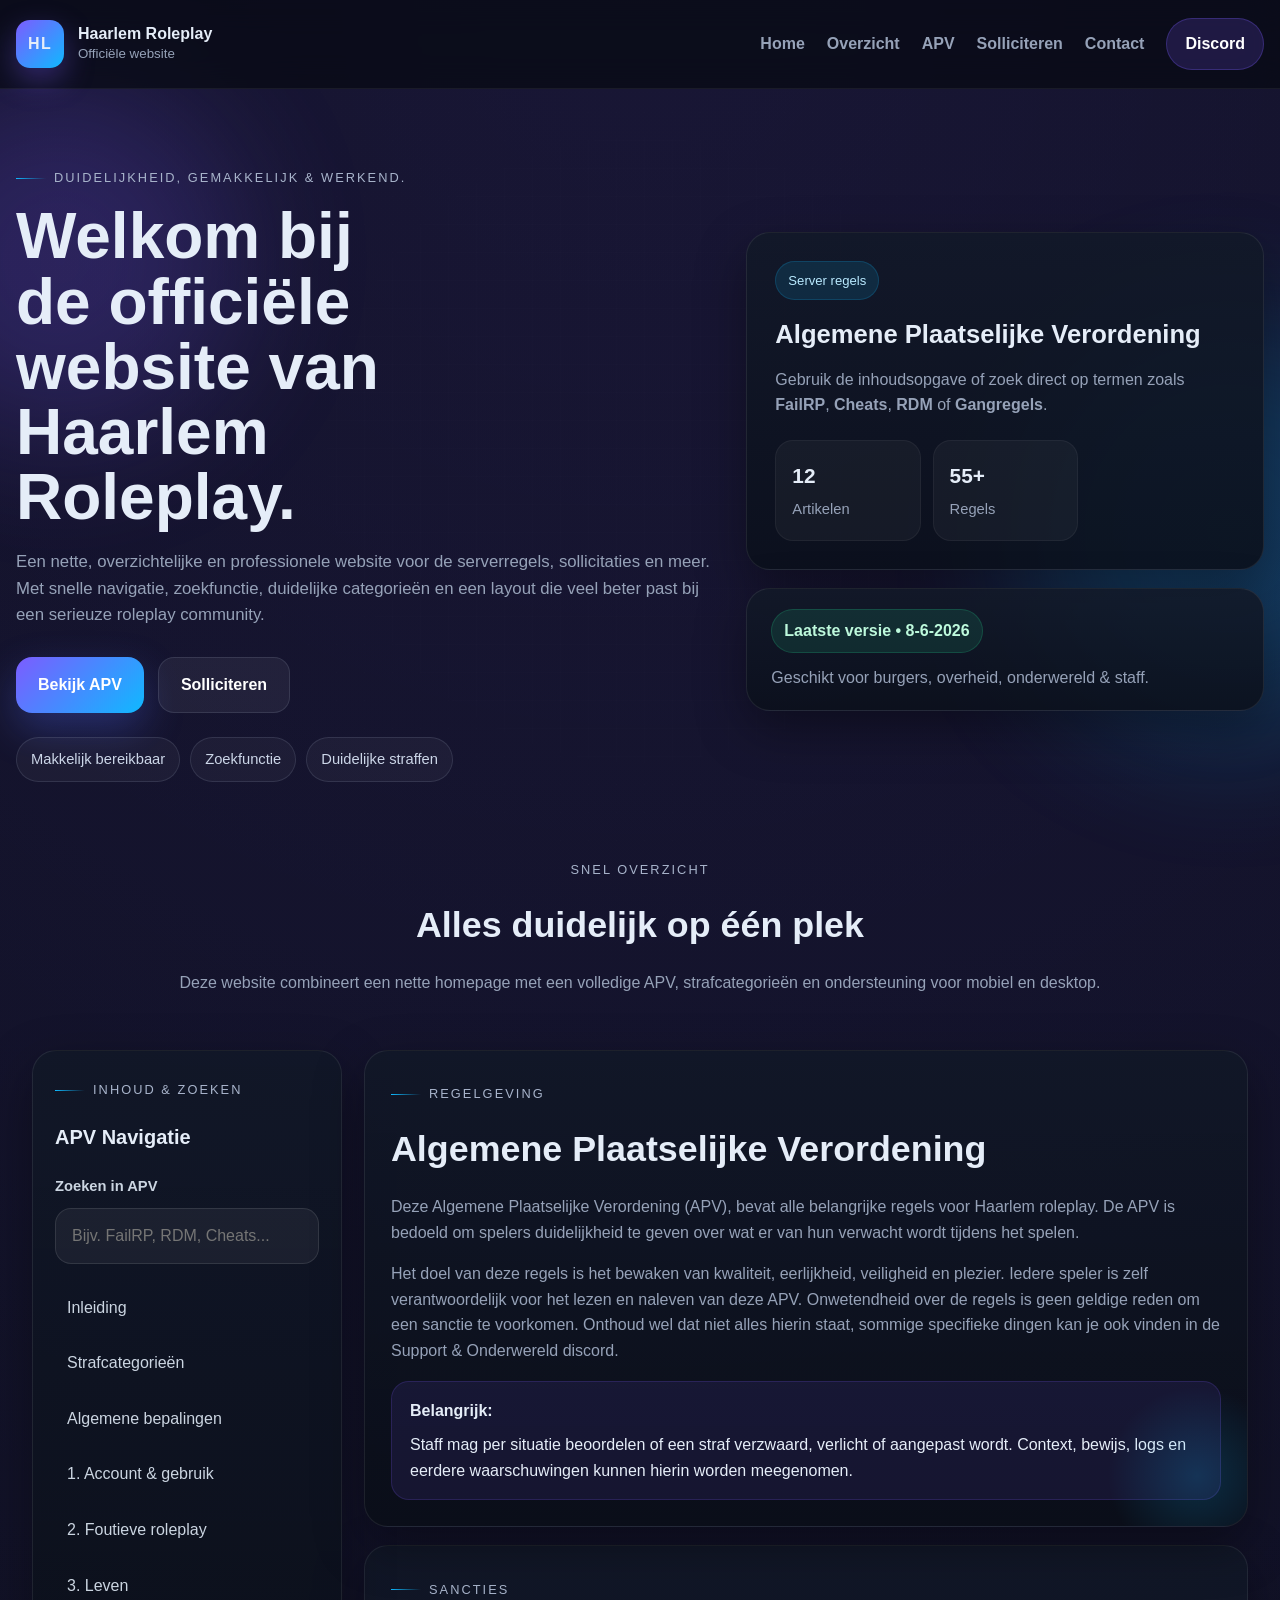
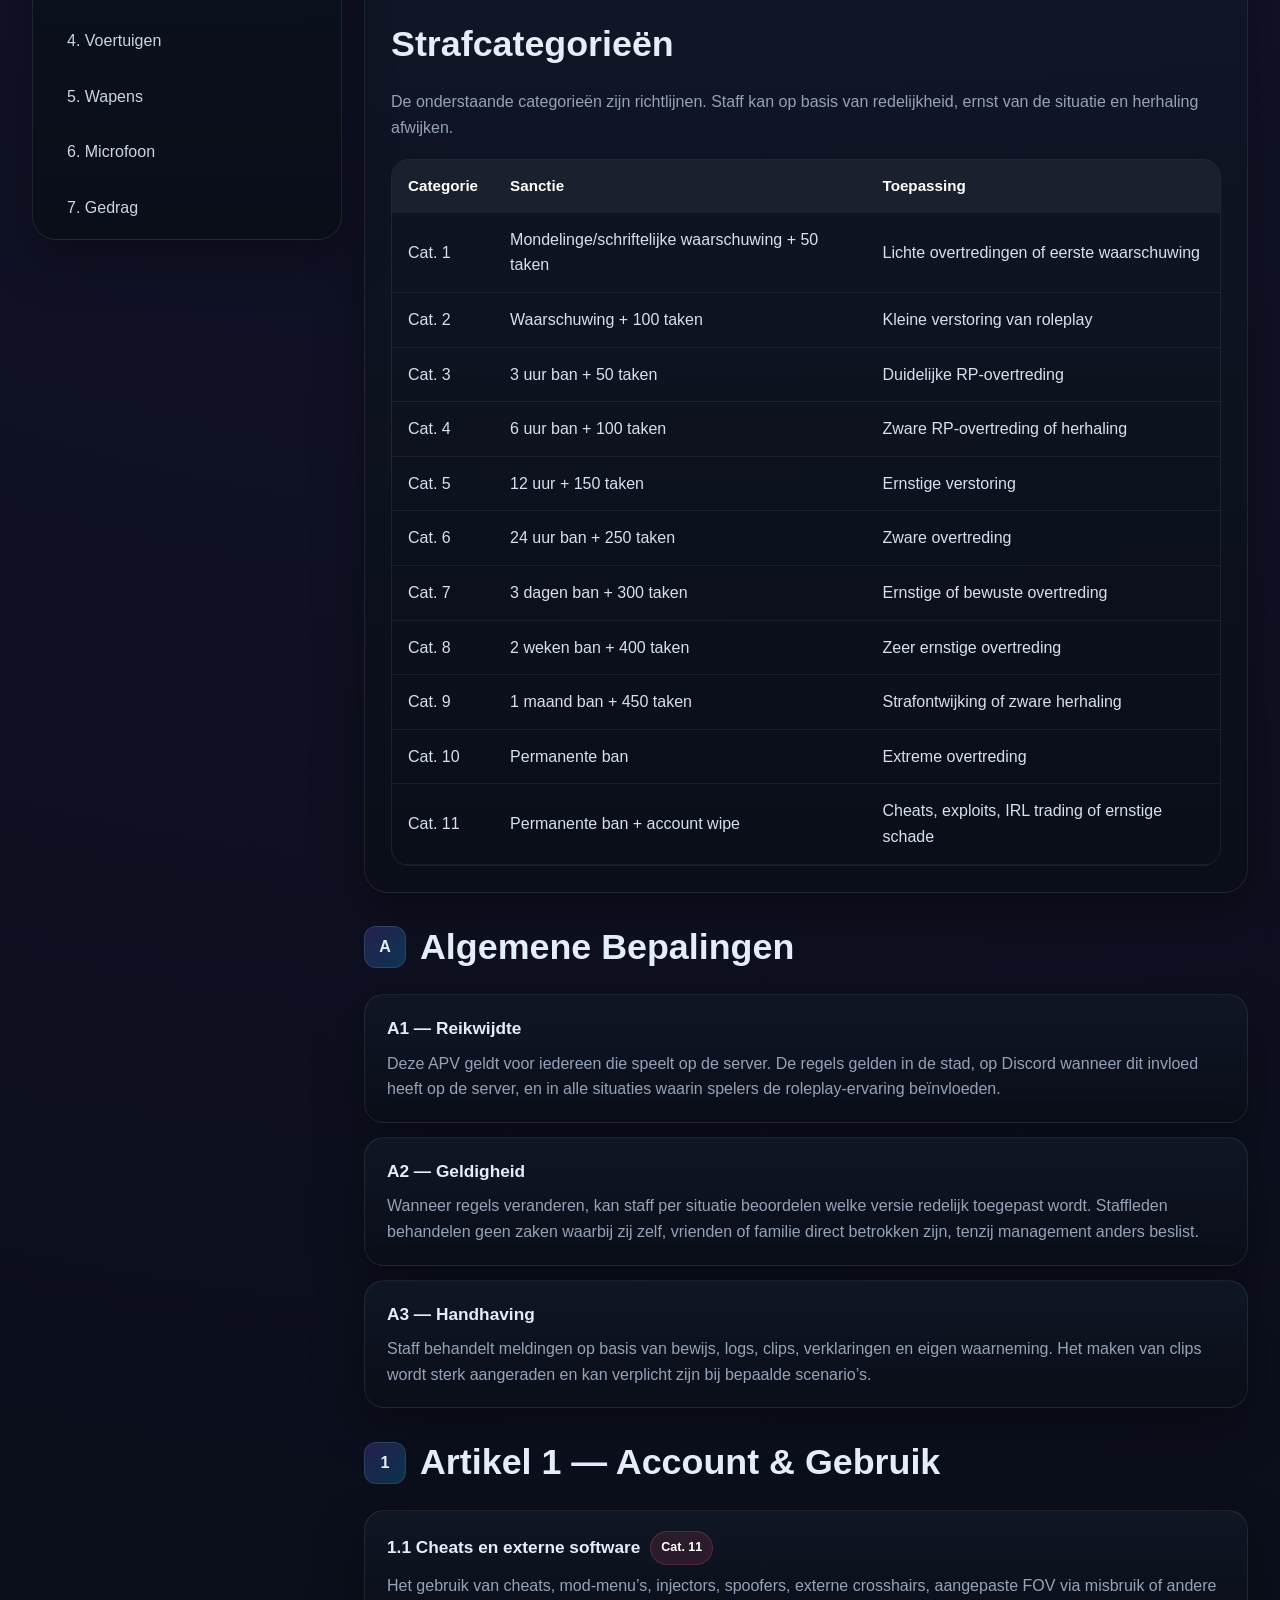
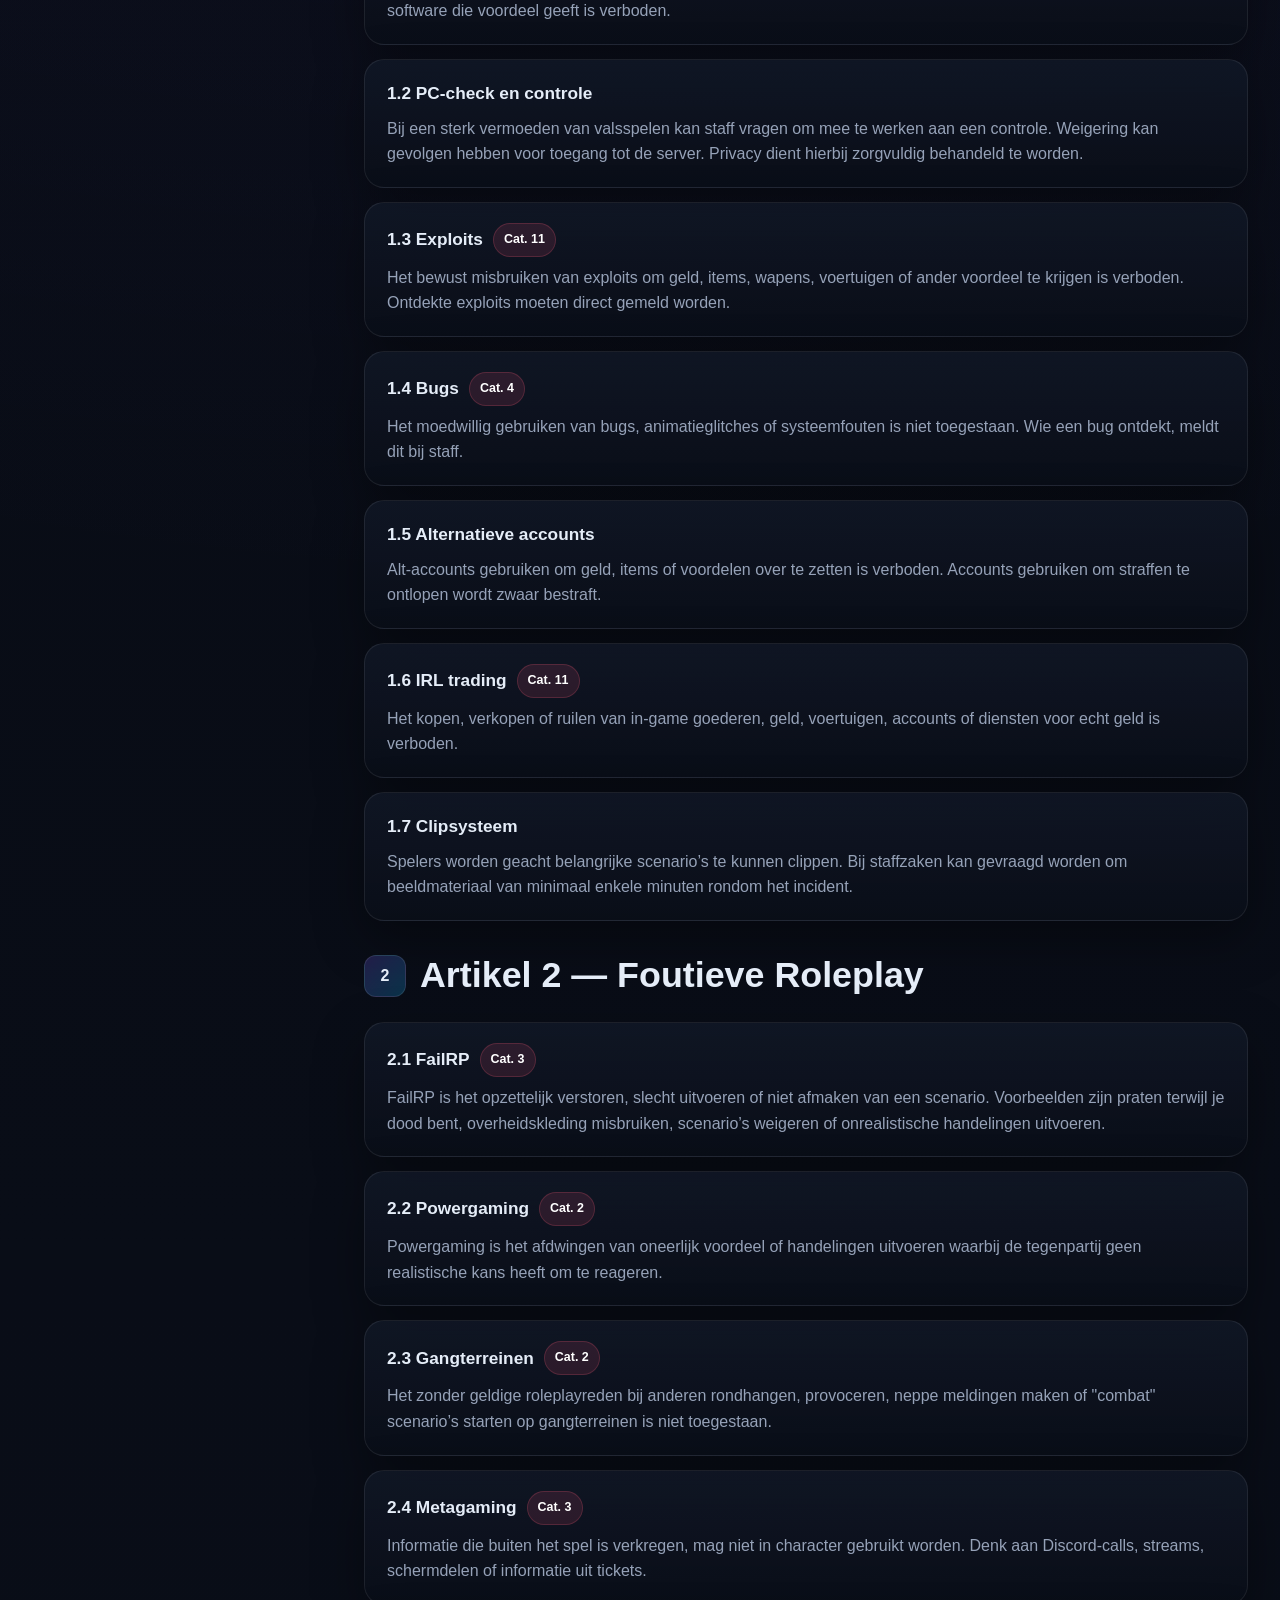
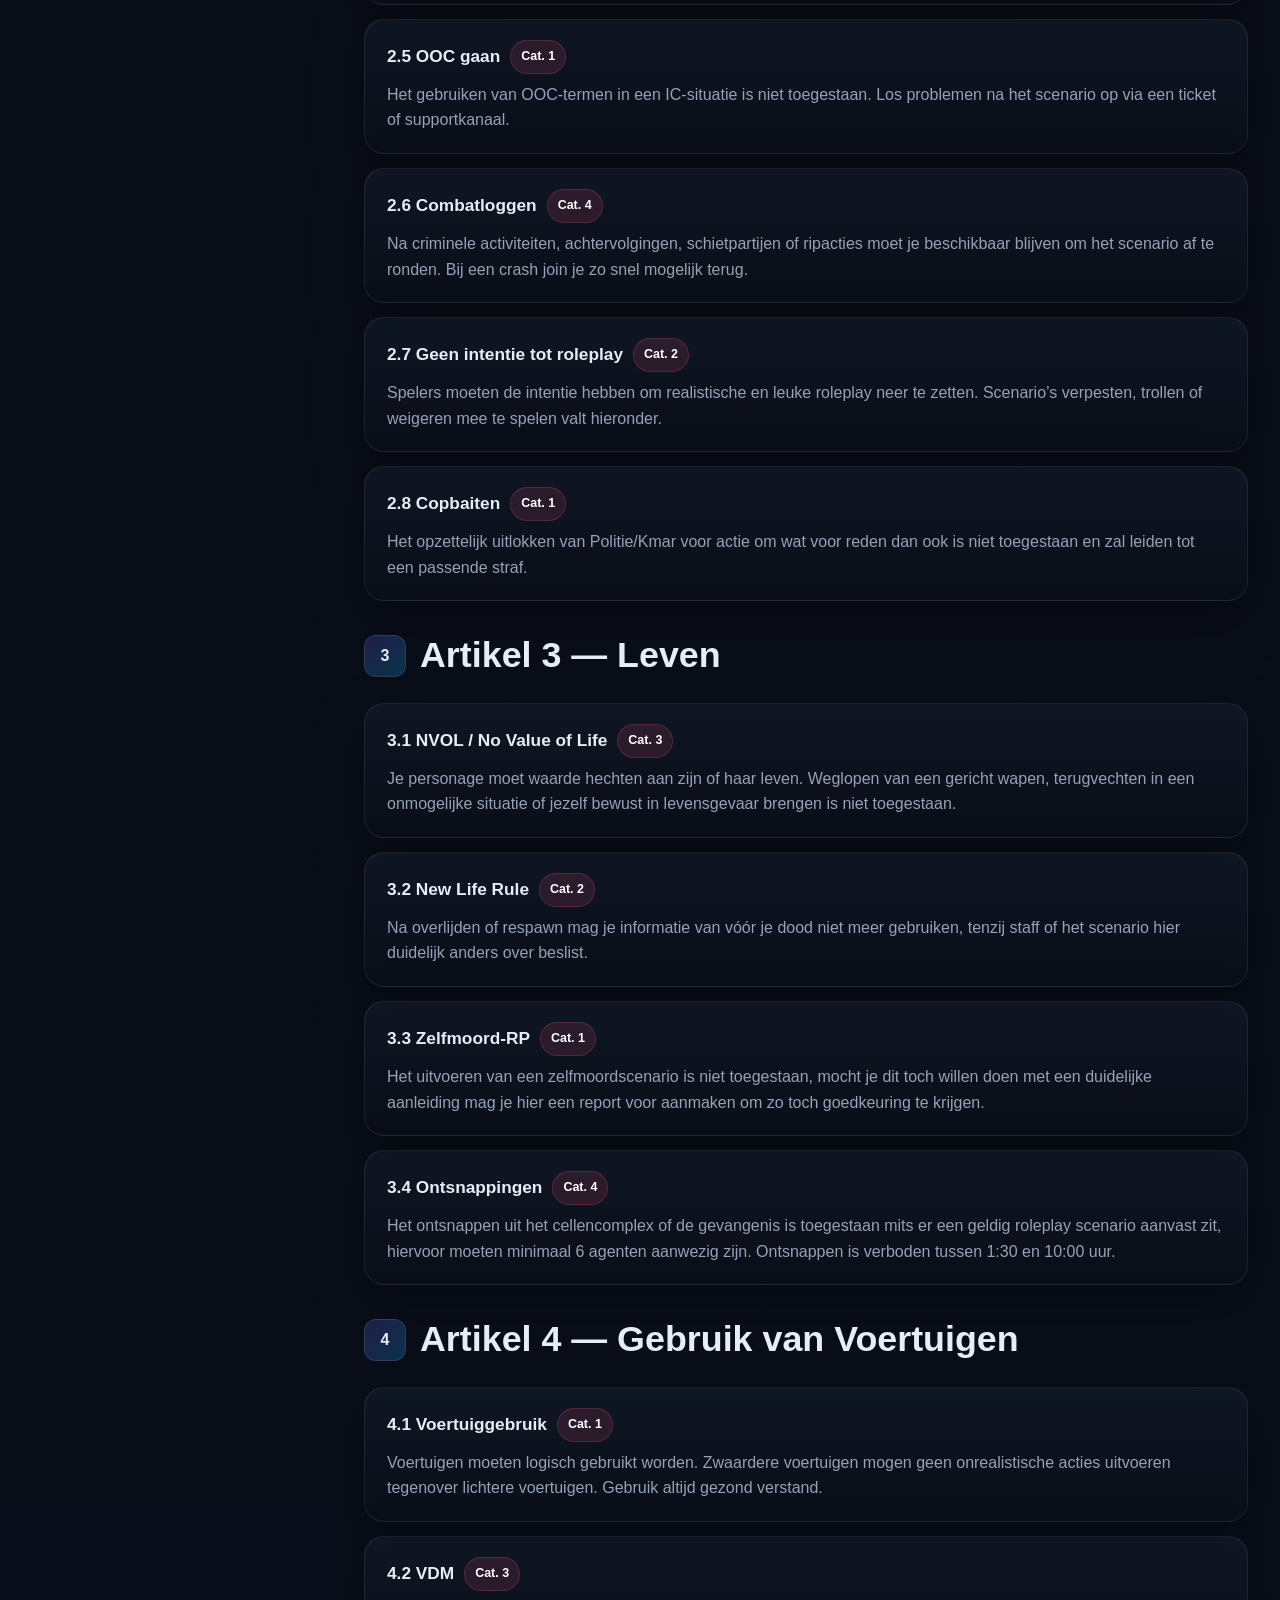
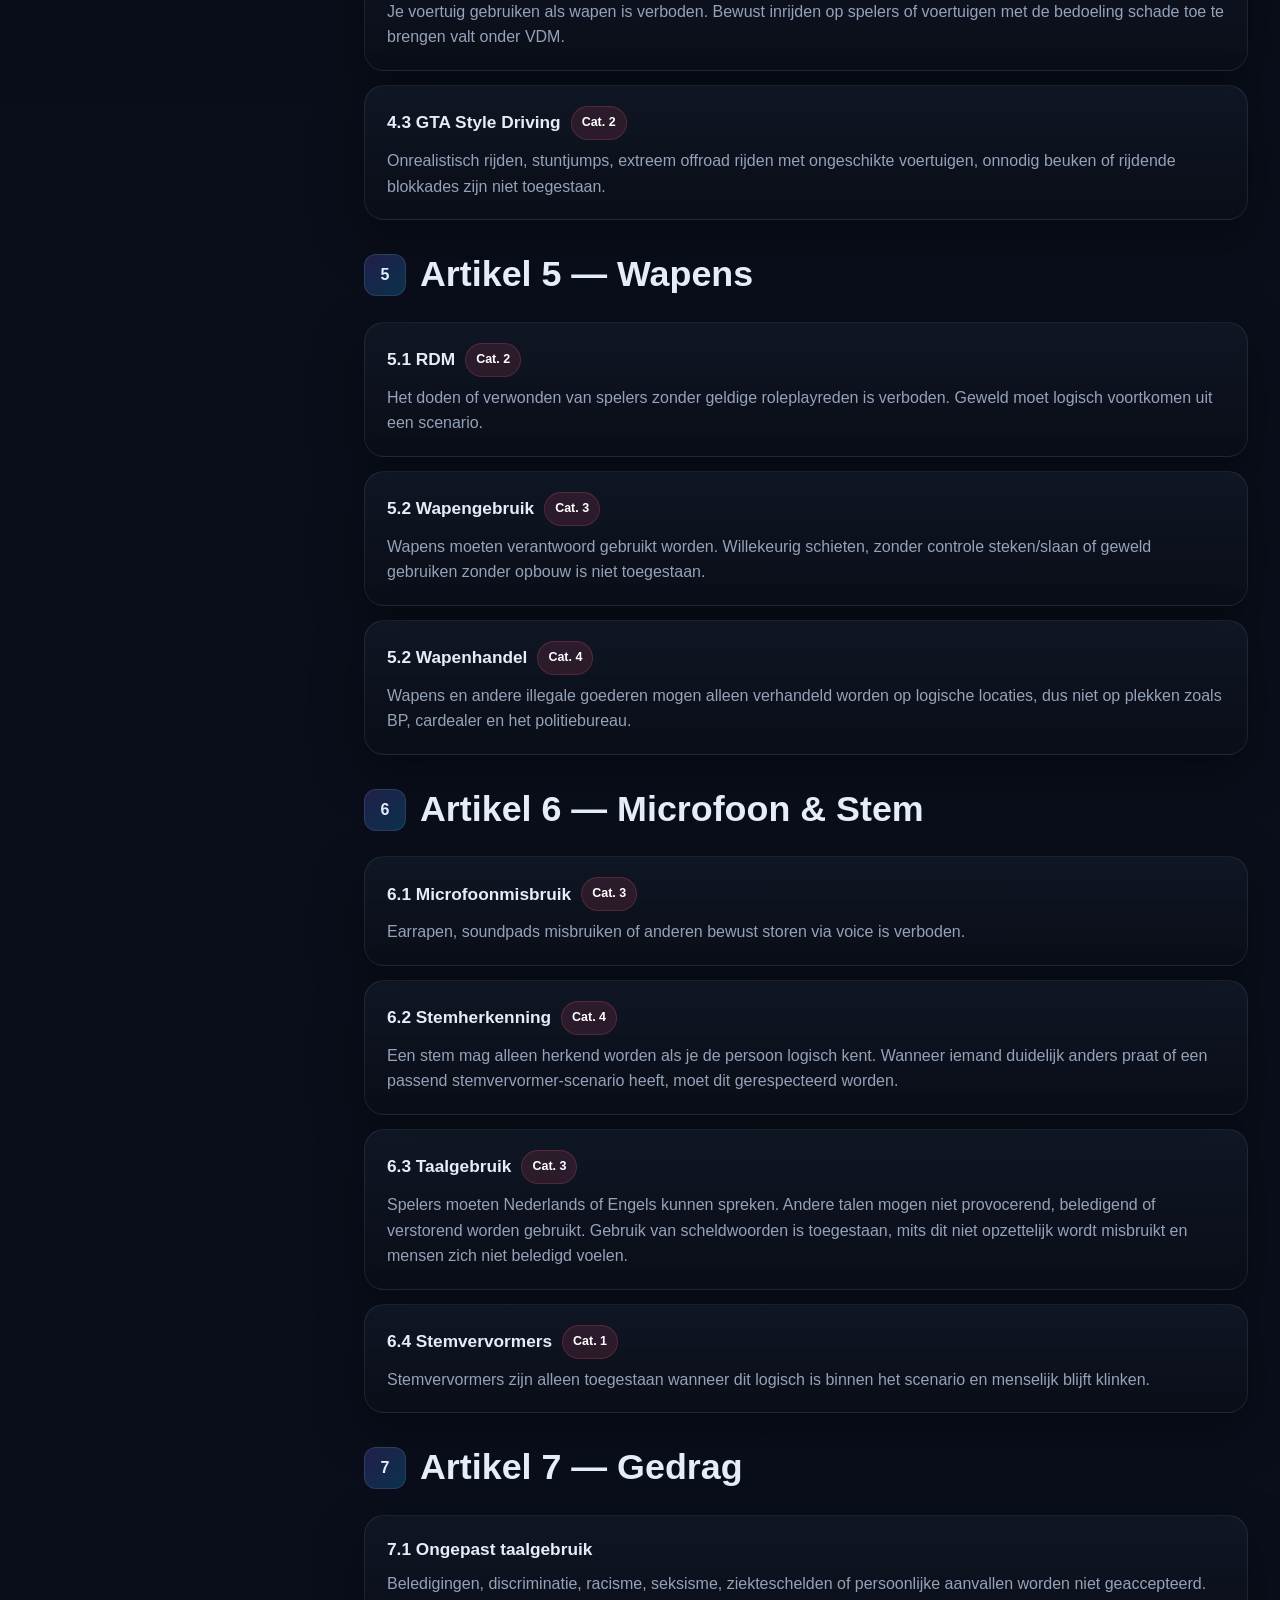
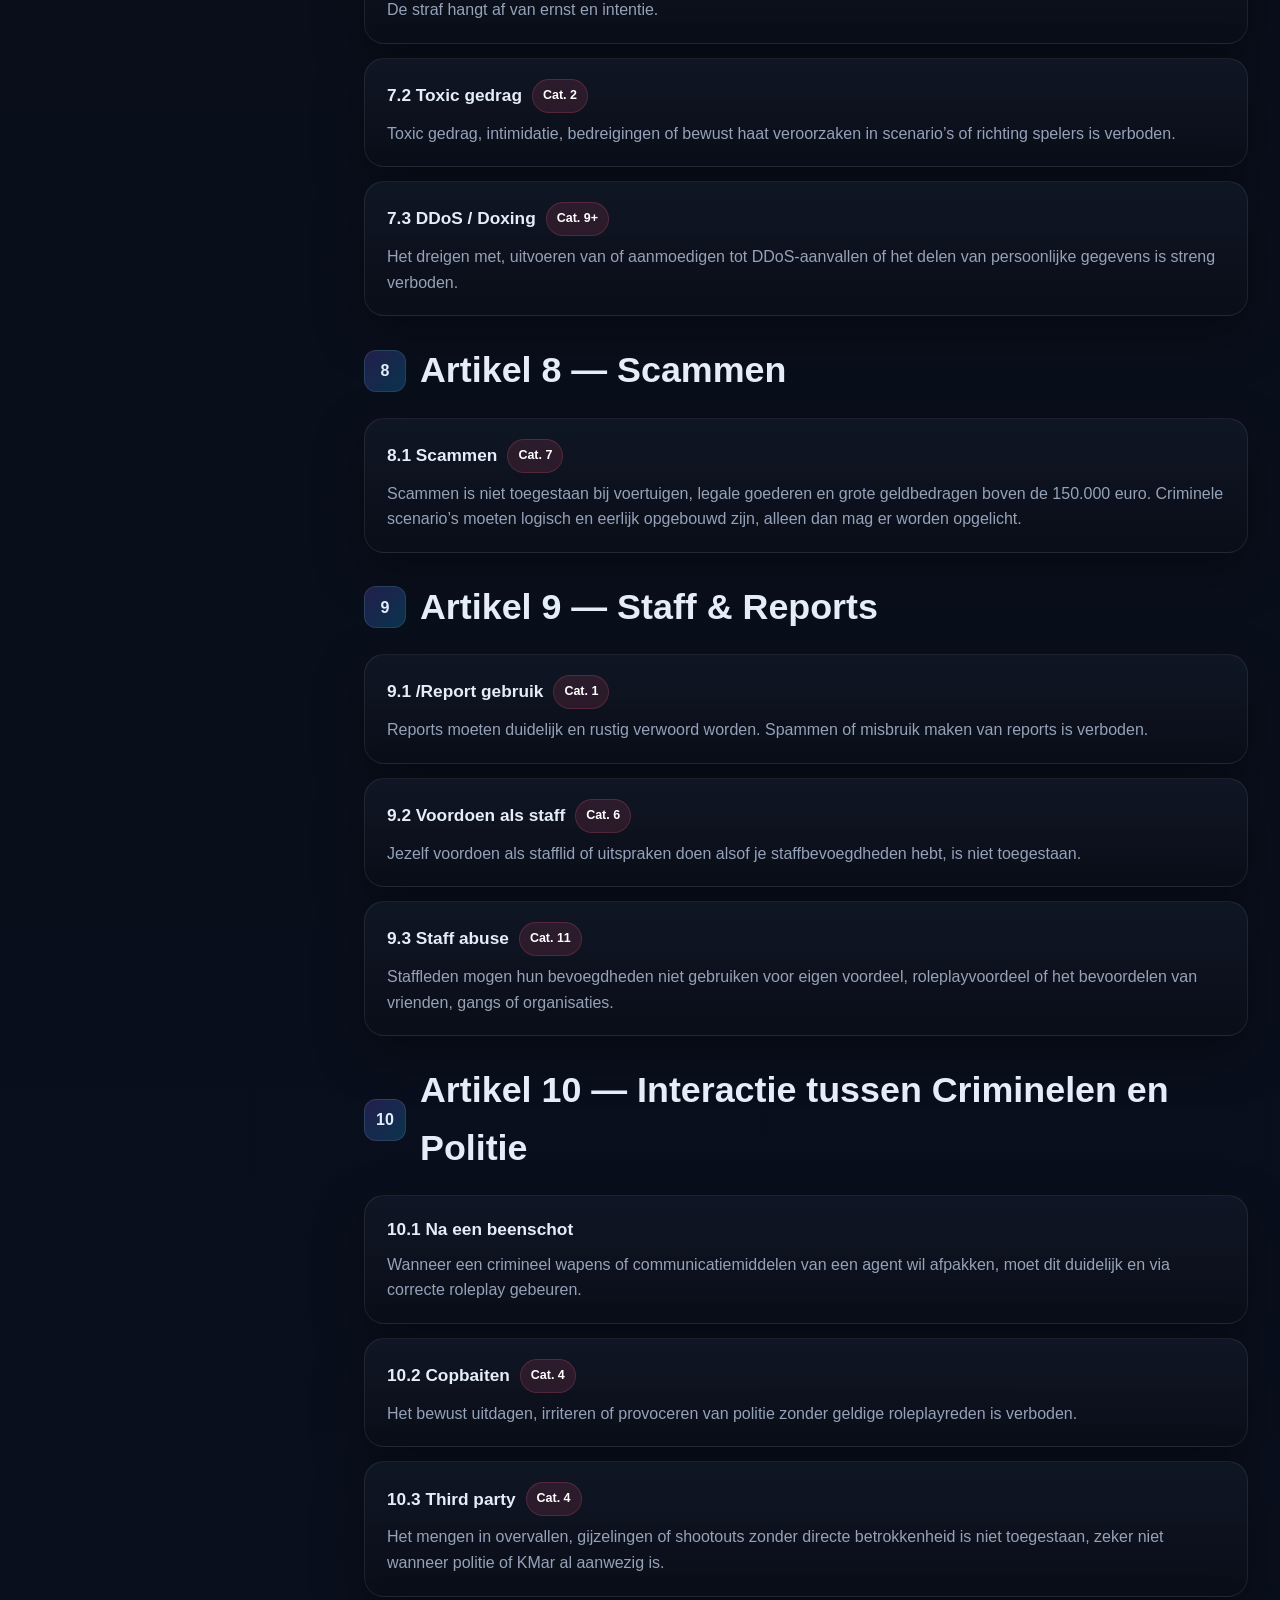
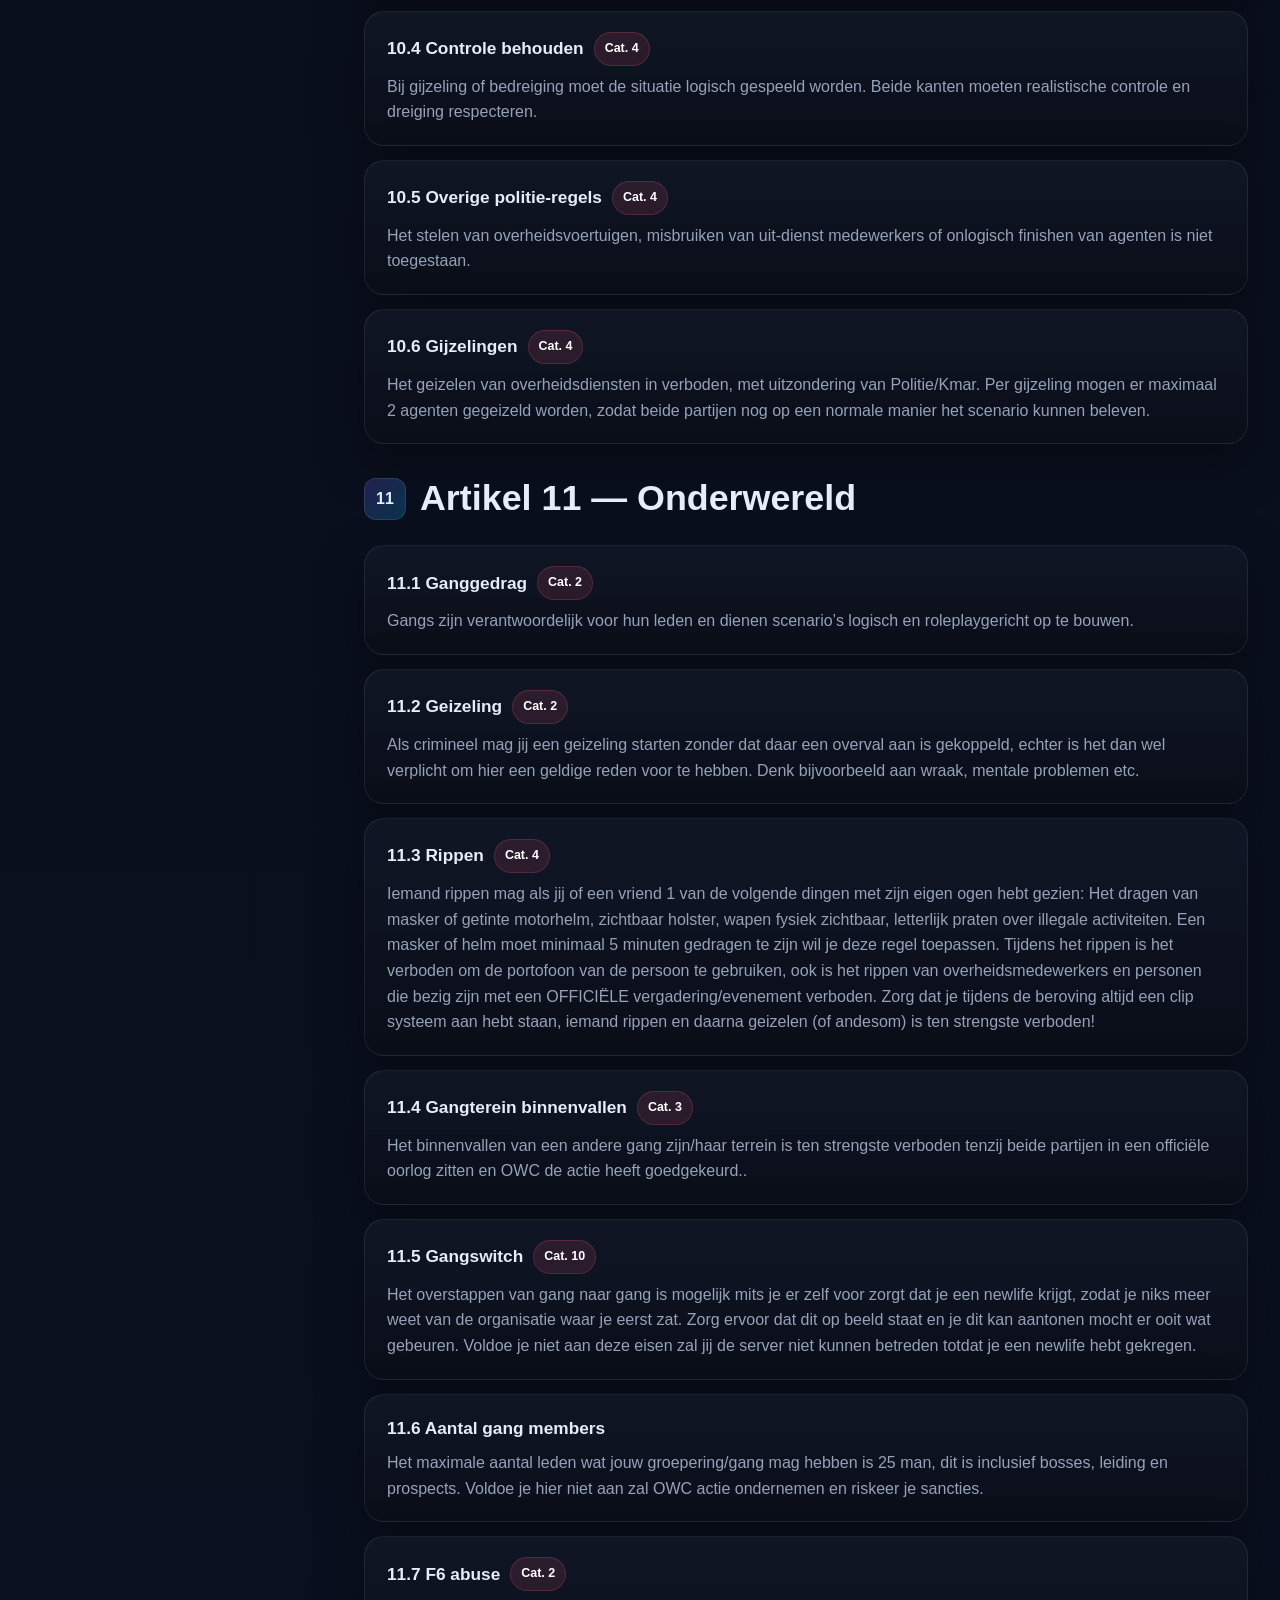
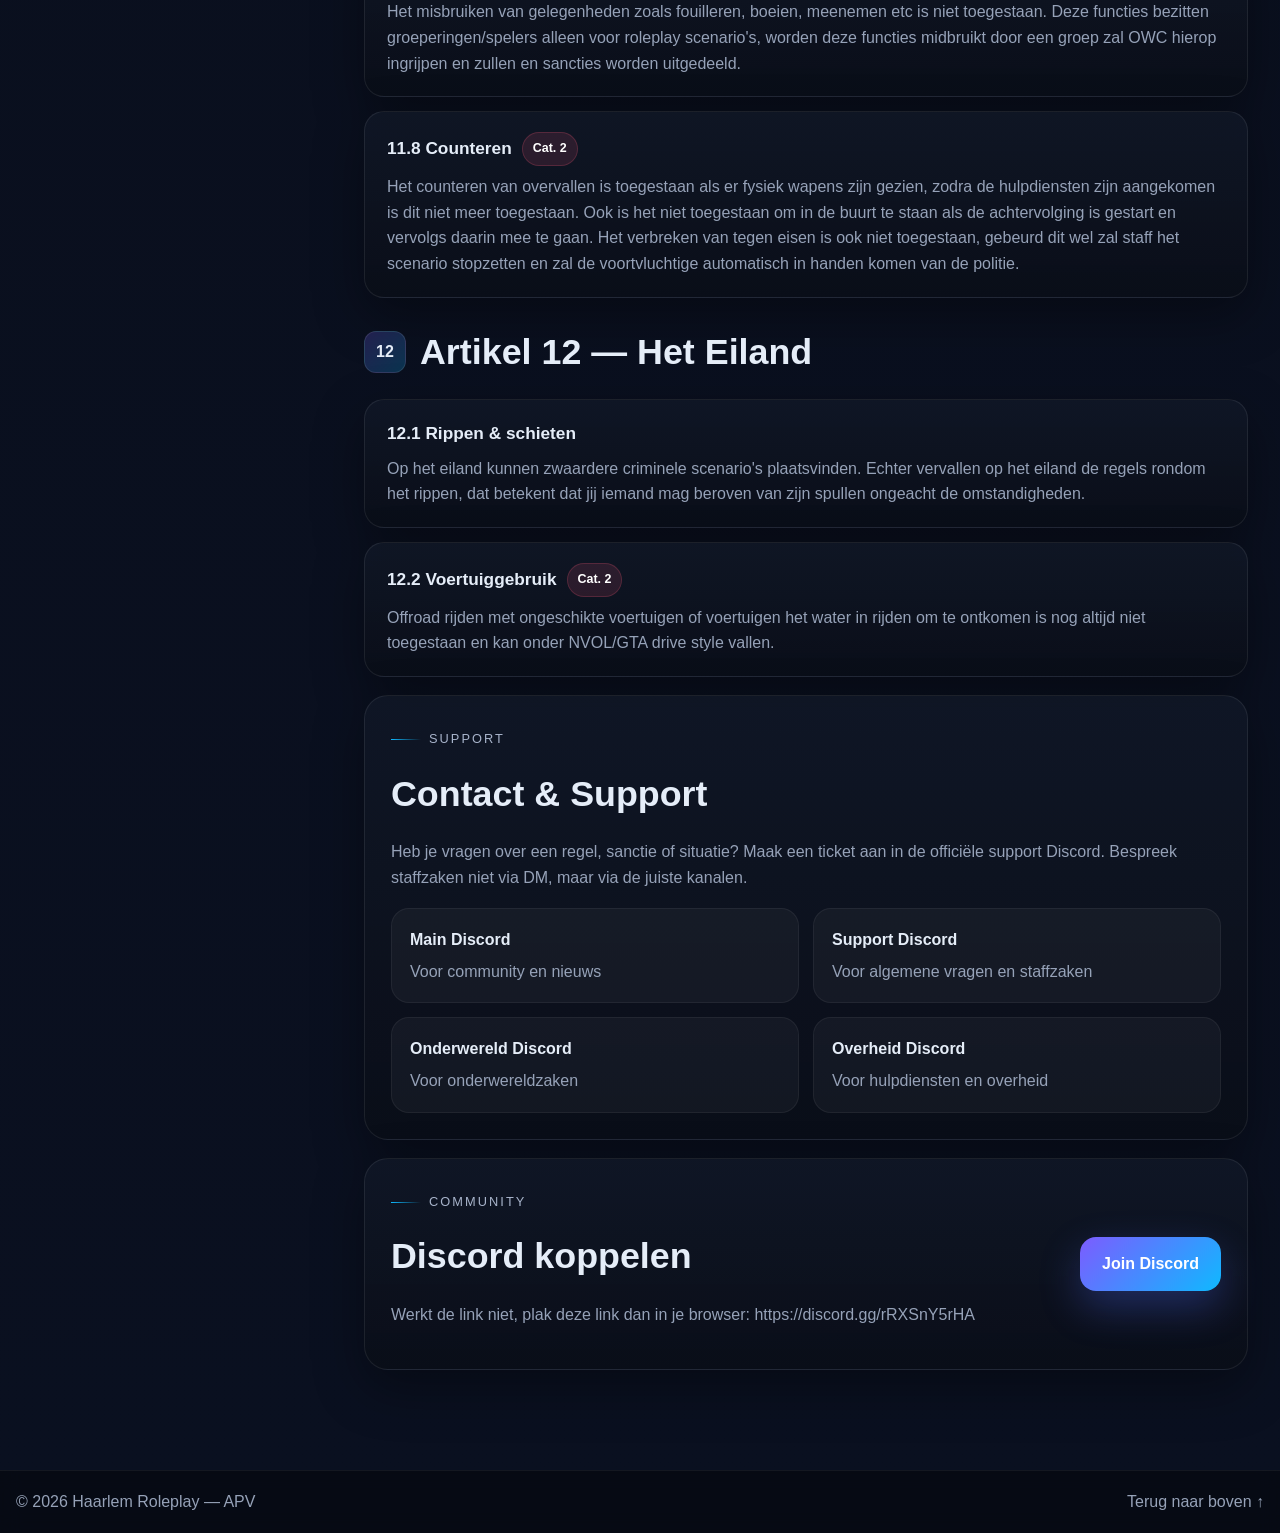
==== commit 62876096: "Update index.html" ====
--- a/index.html
+++ b/index.html
@@ -49,9 +49,10 @@
           <span class="eyebrow">Duidelijkheid, Gemakkelijk & Werkend.</span>
           <h1>Welkom bij de officiële website van Haarlem Roleplay.</h1>
           <p class="hero-text">Een nette, overzichtelijke en professionele website voor de serverregels, sollicitaties en meer. Met snelle navigatie, zoekfunctie, duidelijke categorieën en een layout die veel beter past bij een serieuze roleplay community.</p>
-          <div class="hero-actions">
-            <a class="btn btn-primary" href="#apv">Bekijk APV</a>
-          </div>
+        <div class="hero-actions">
+          <a class="btn btn-primary" href="#apv">Bekijk APV</a>
+          <a class="btn btn-secondary" href="solliciteren.html">Solliciteren</a>
+        </div>
           <div class="hero-badges">
             <span>Makkelijk bereikbaar</span>
             <span>Zoekfunctie</span>
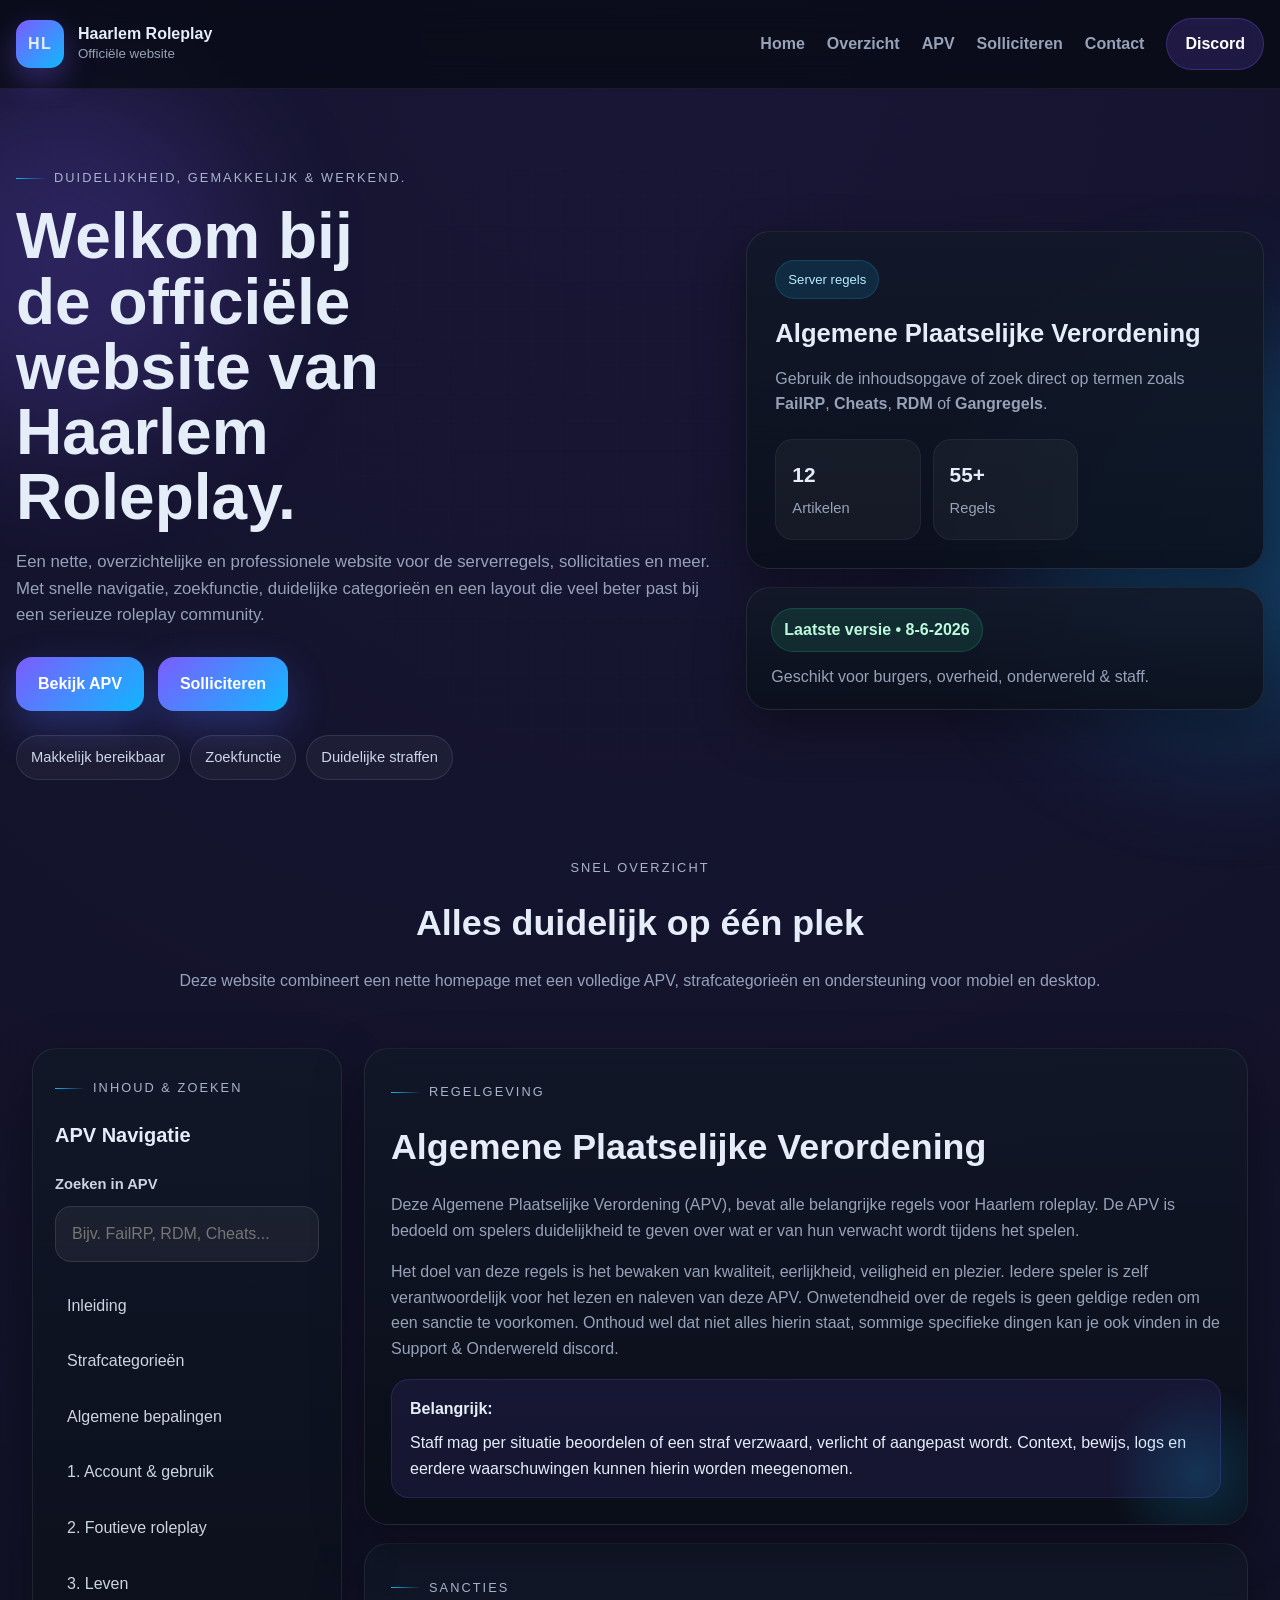
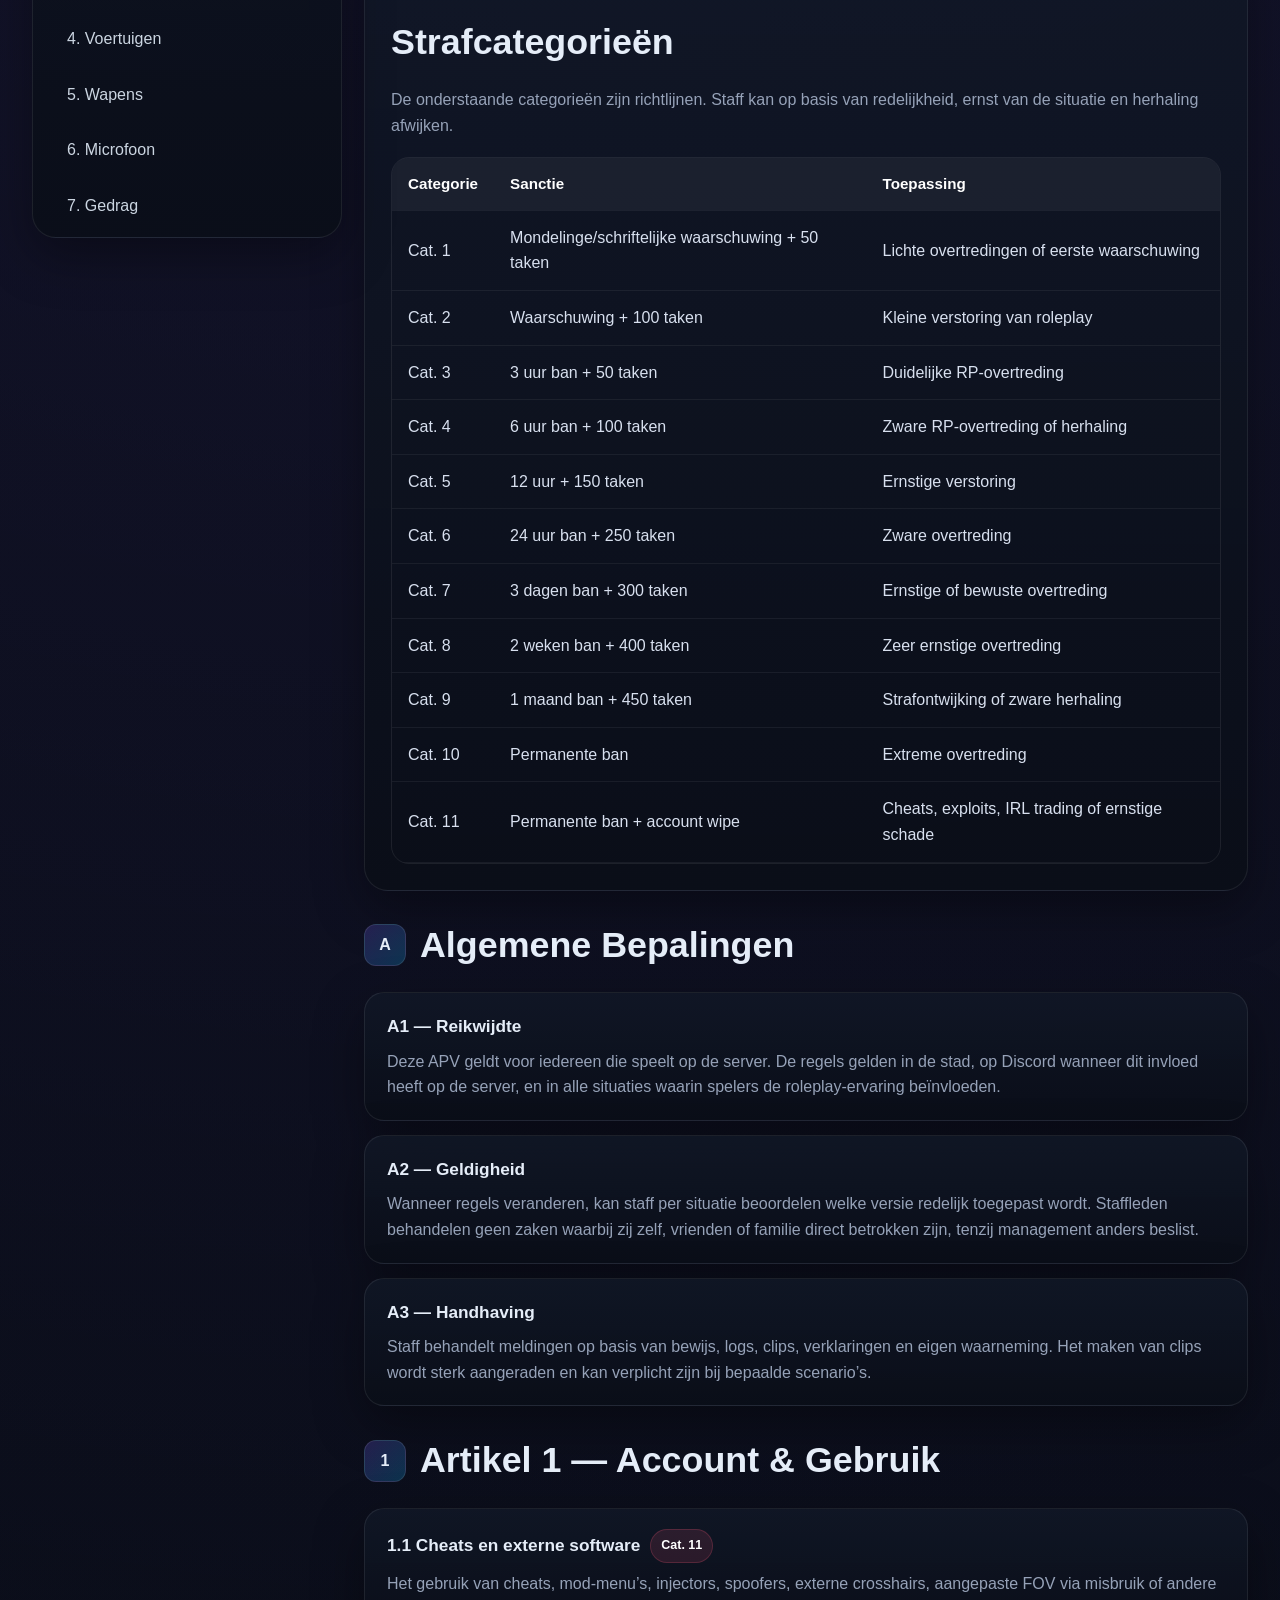
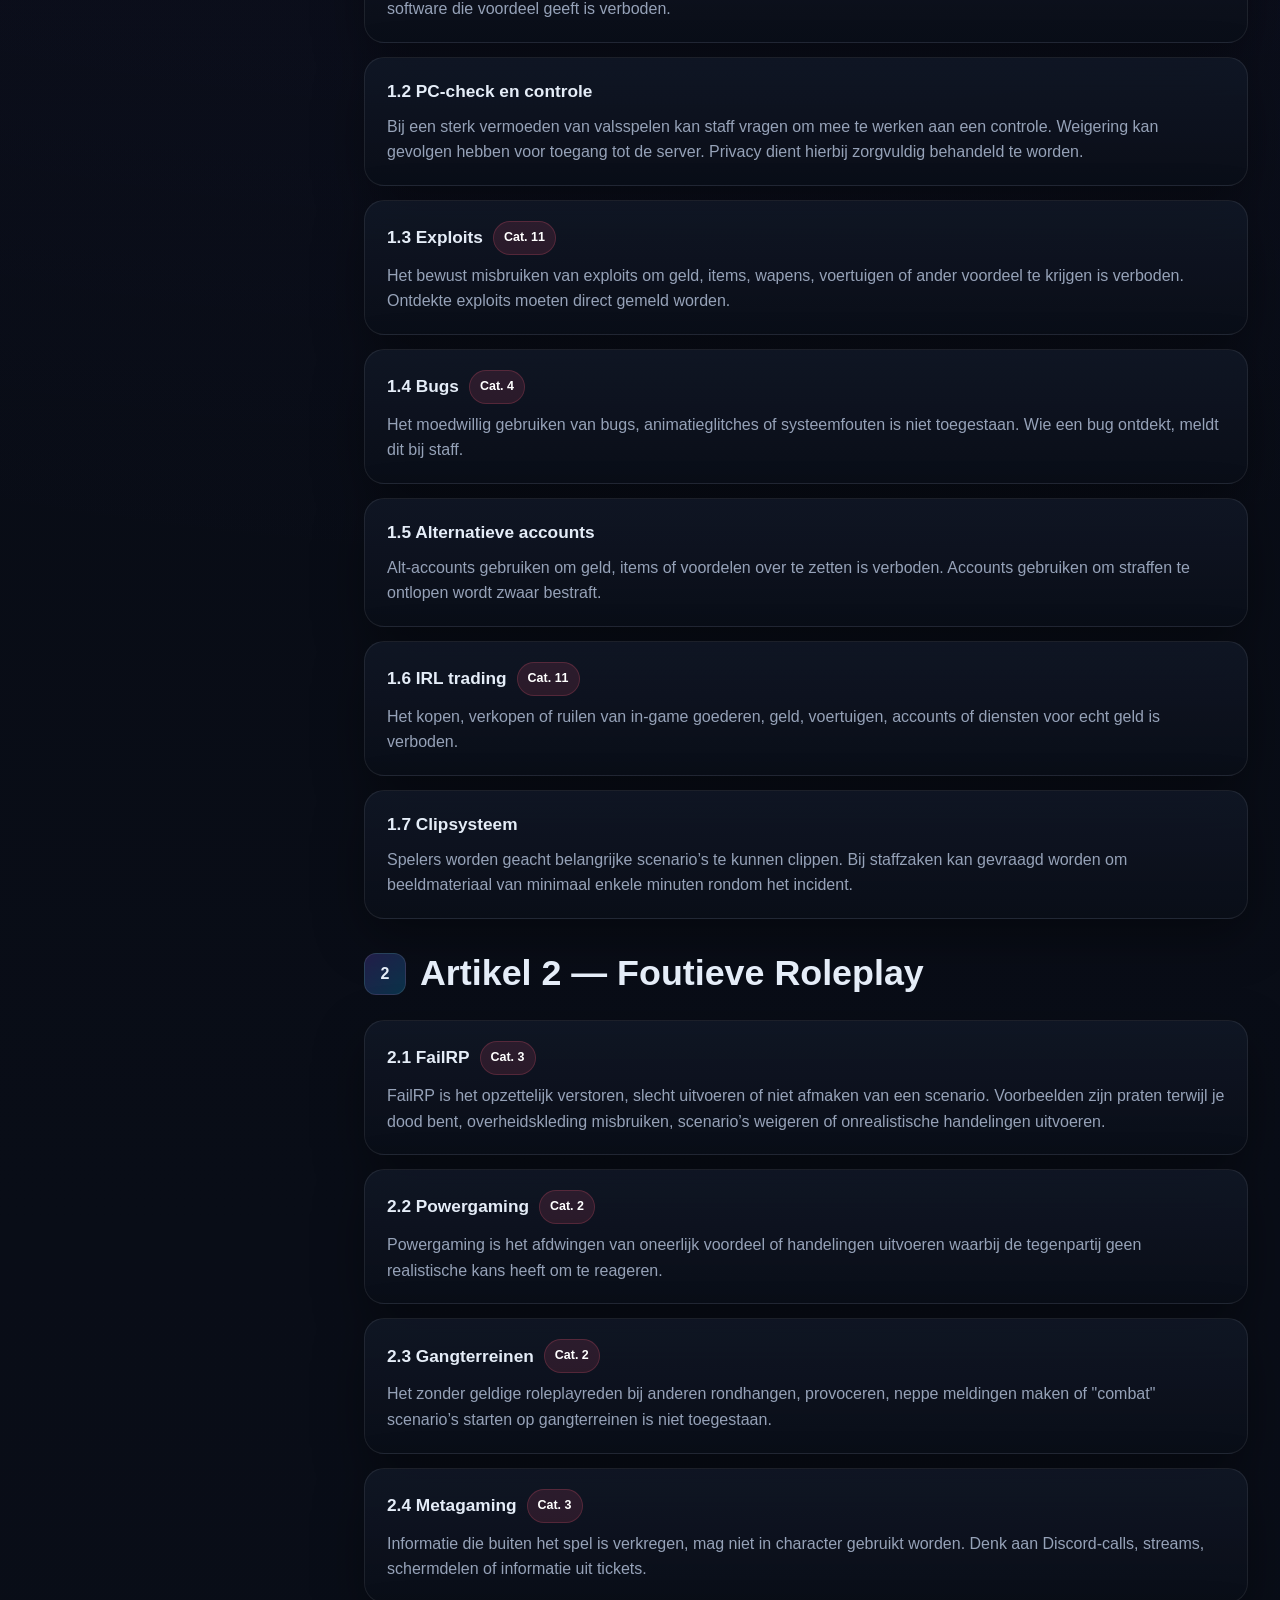
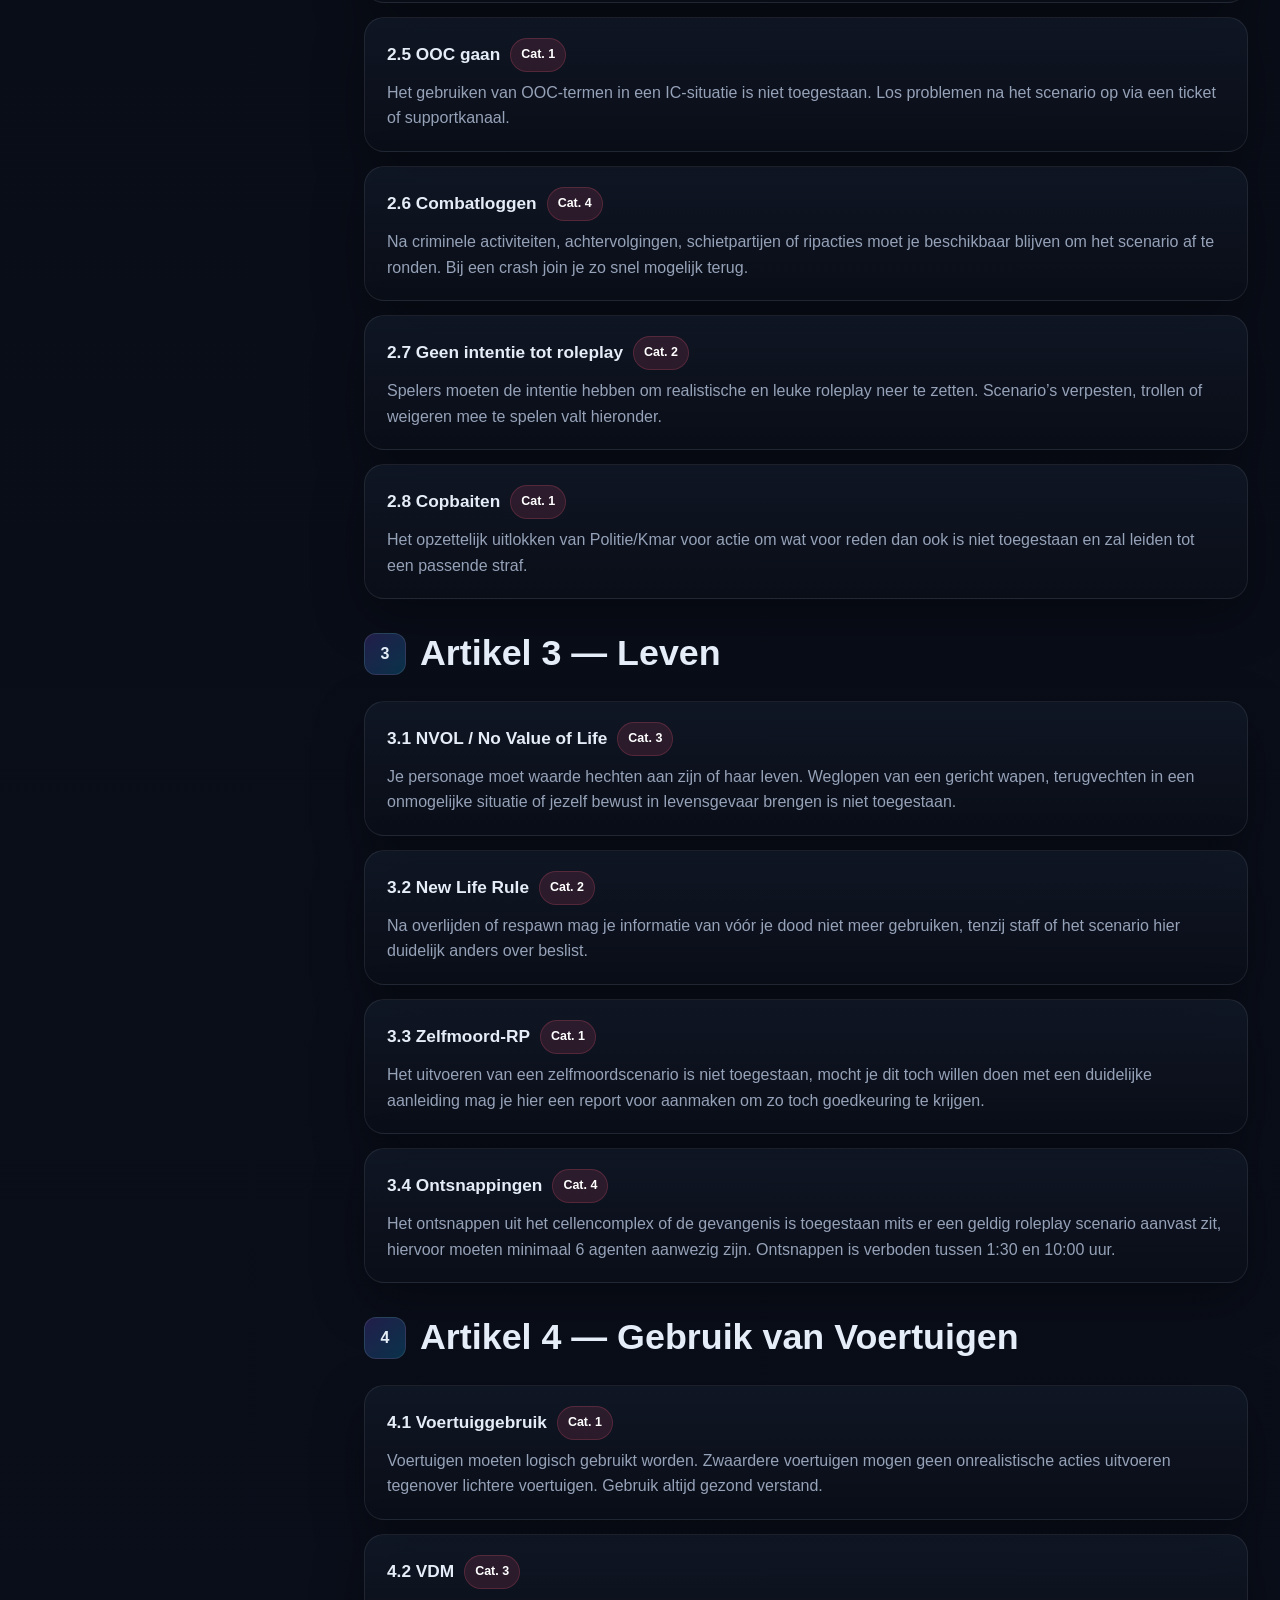
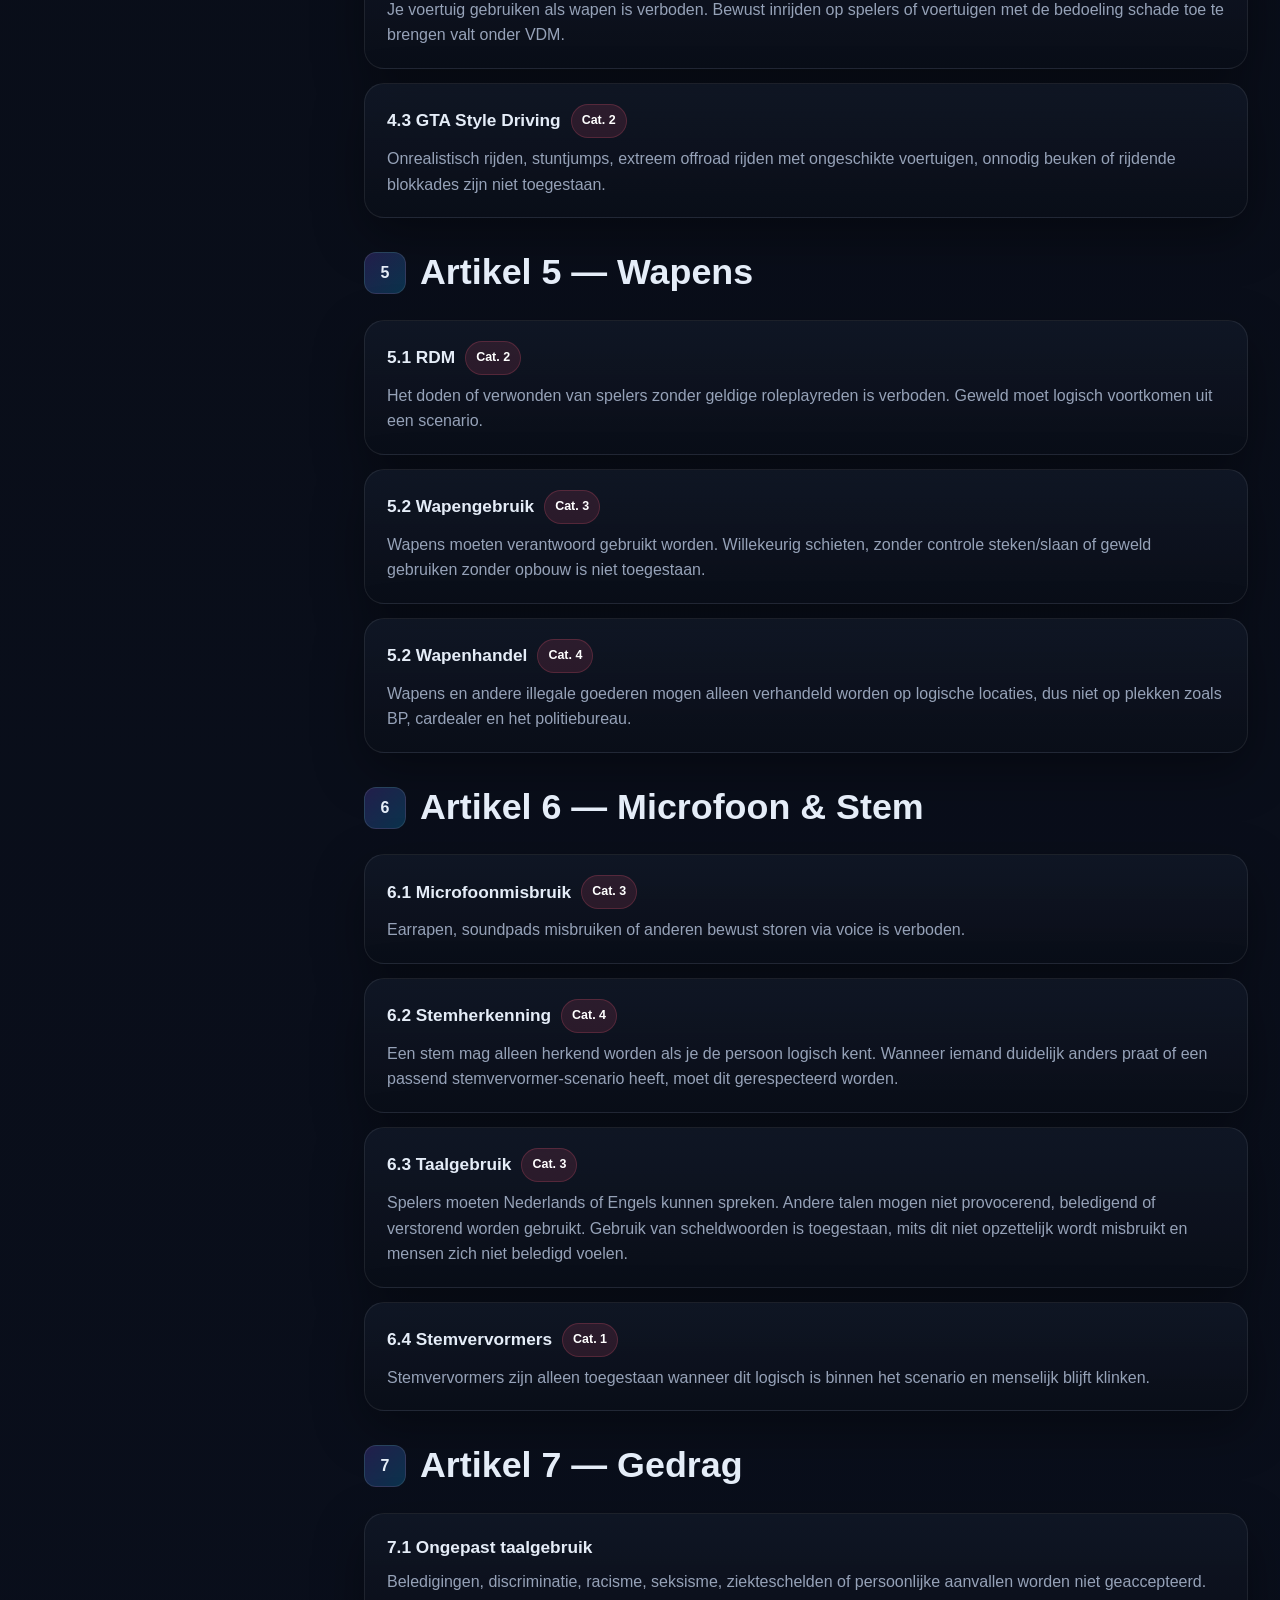
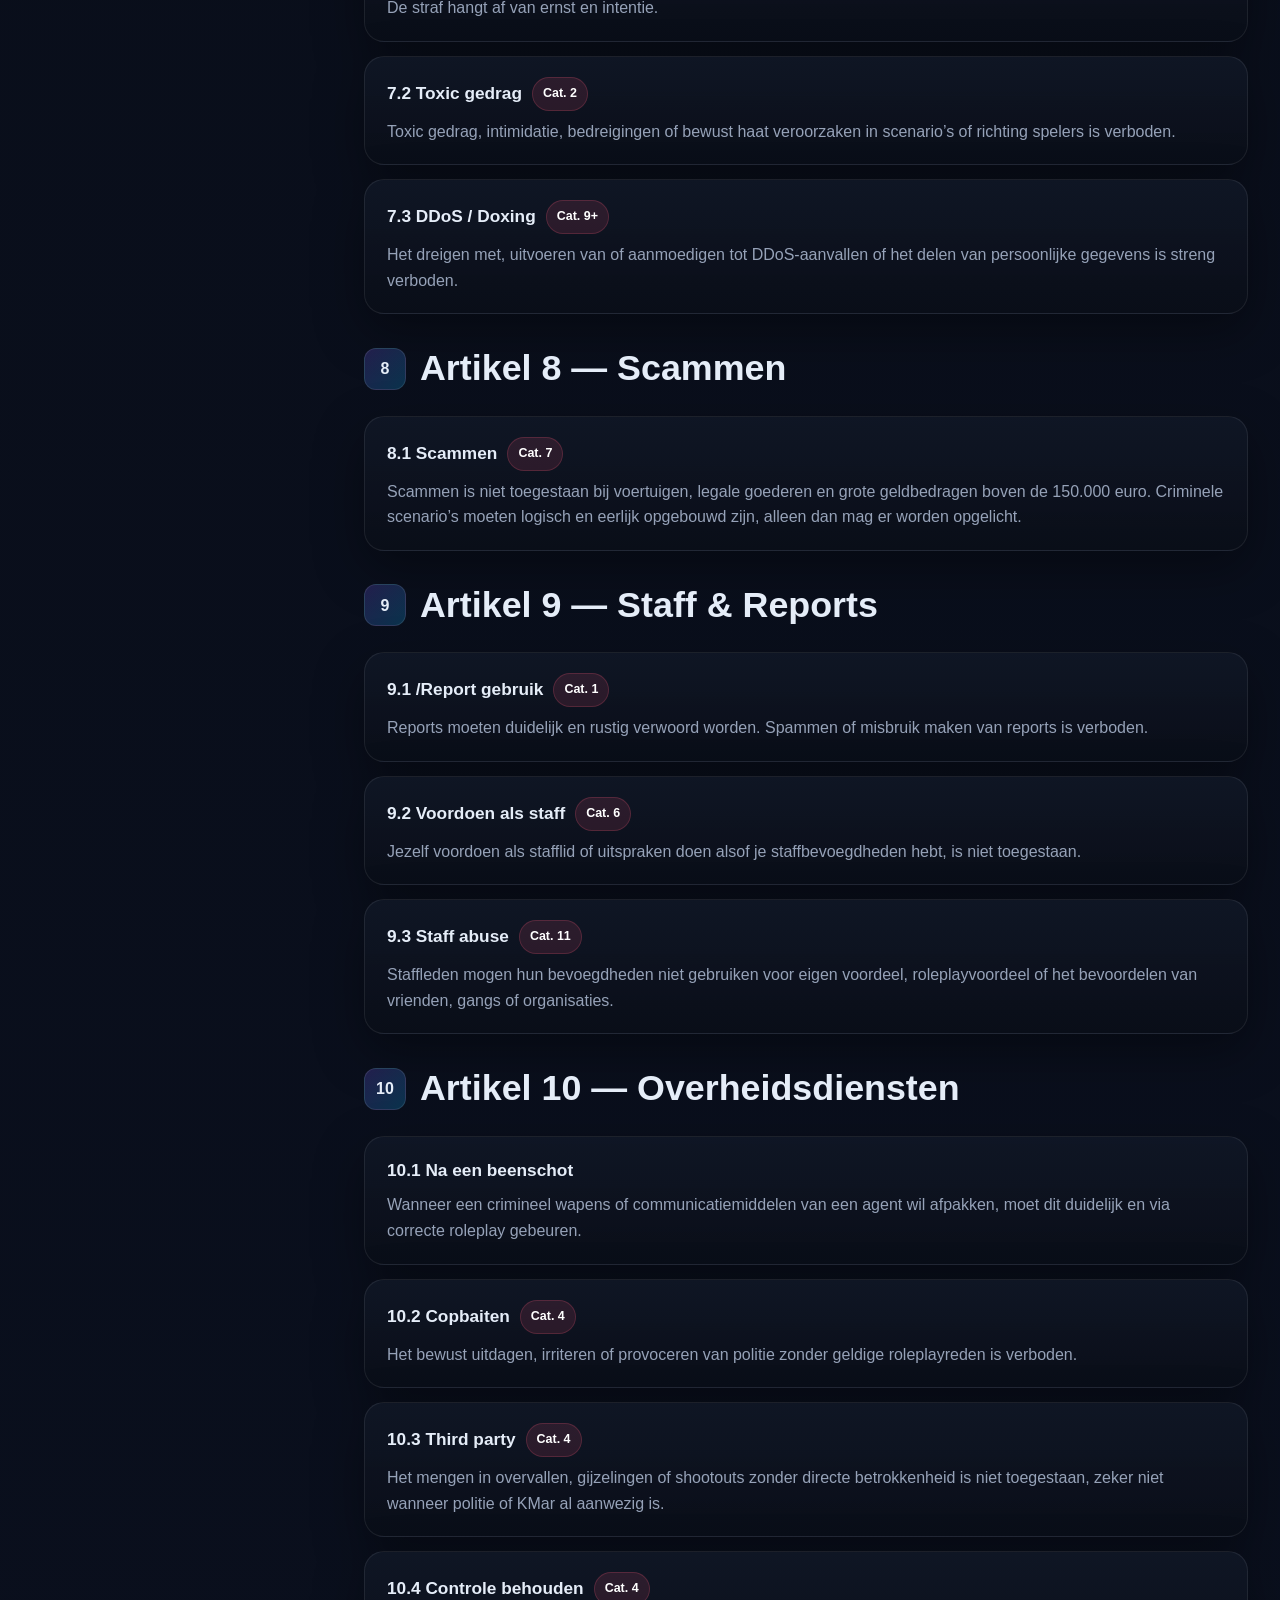
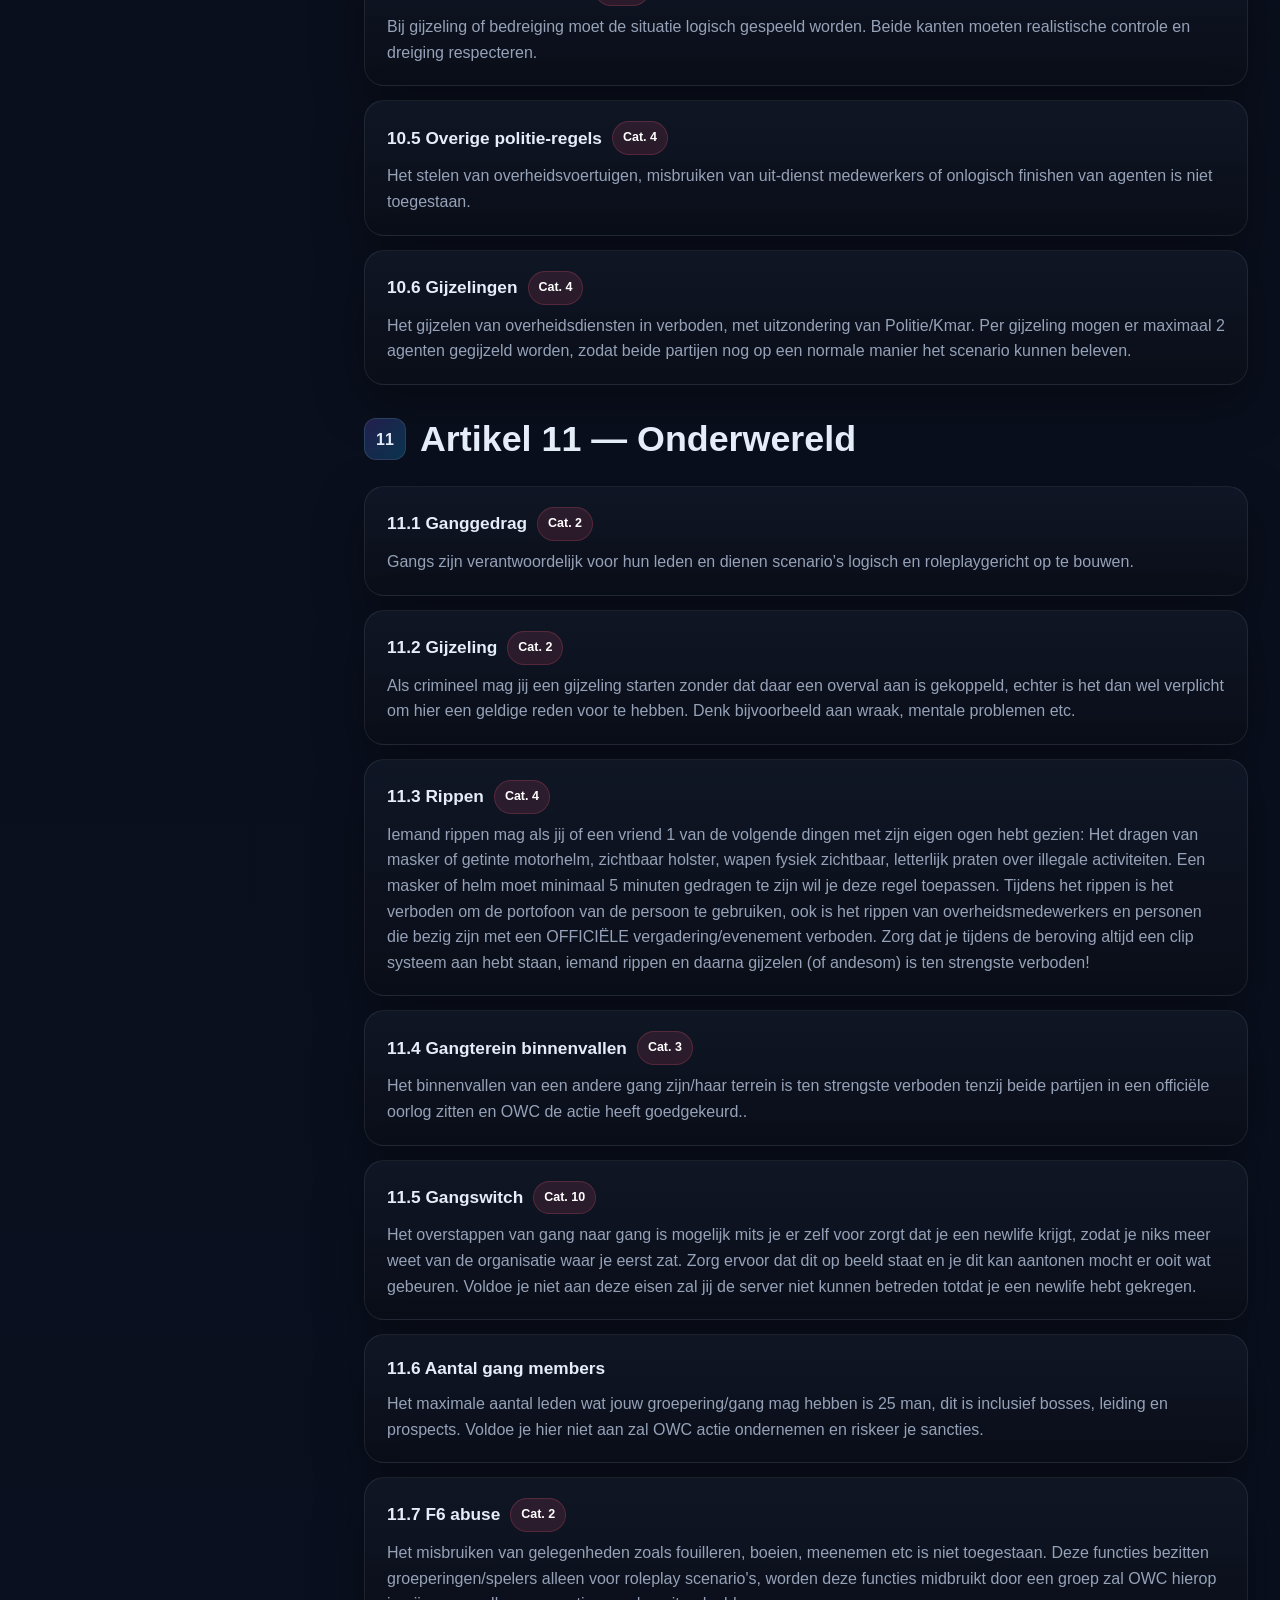
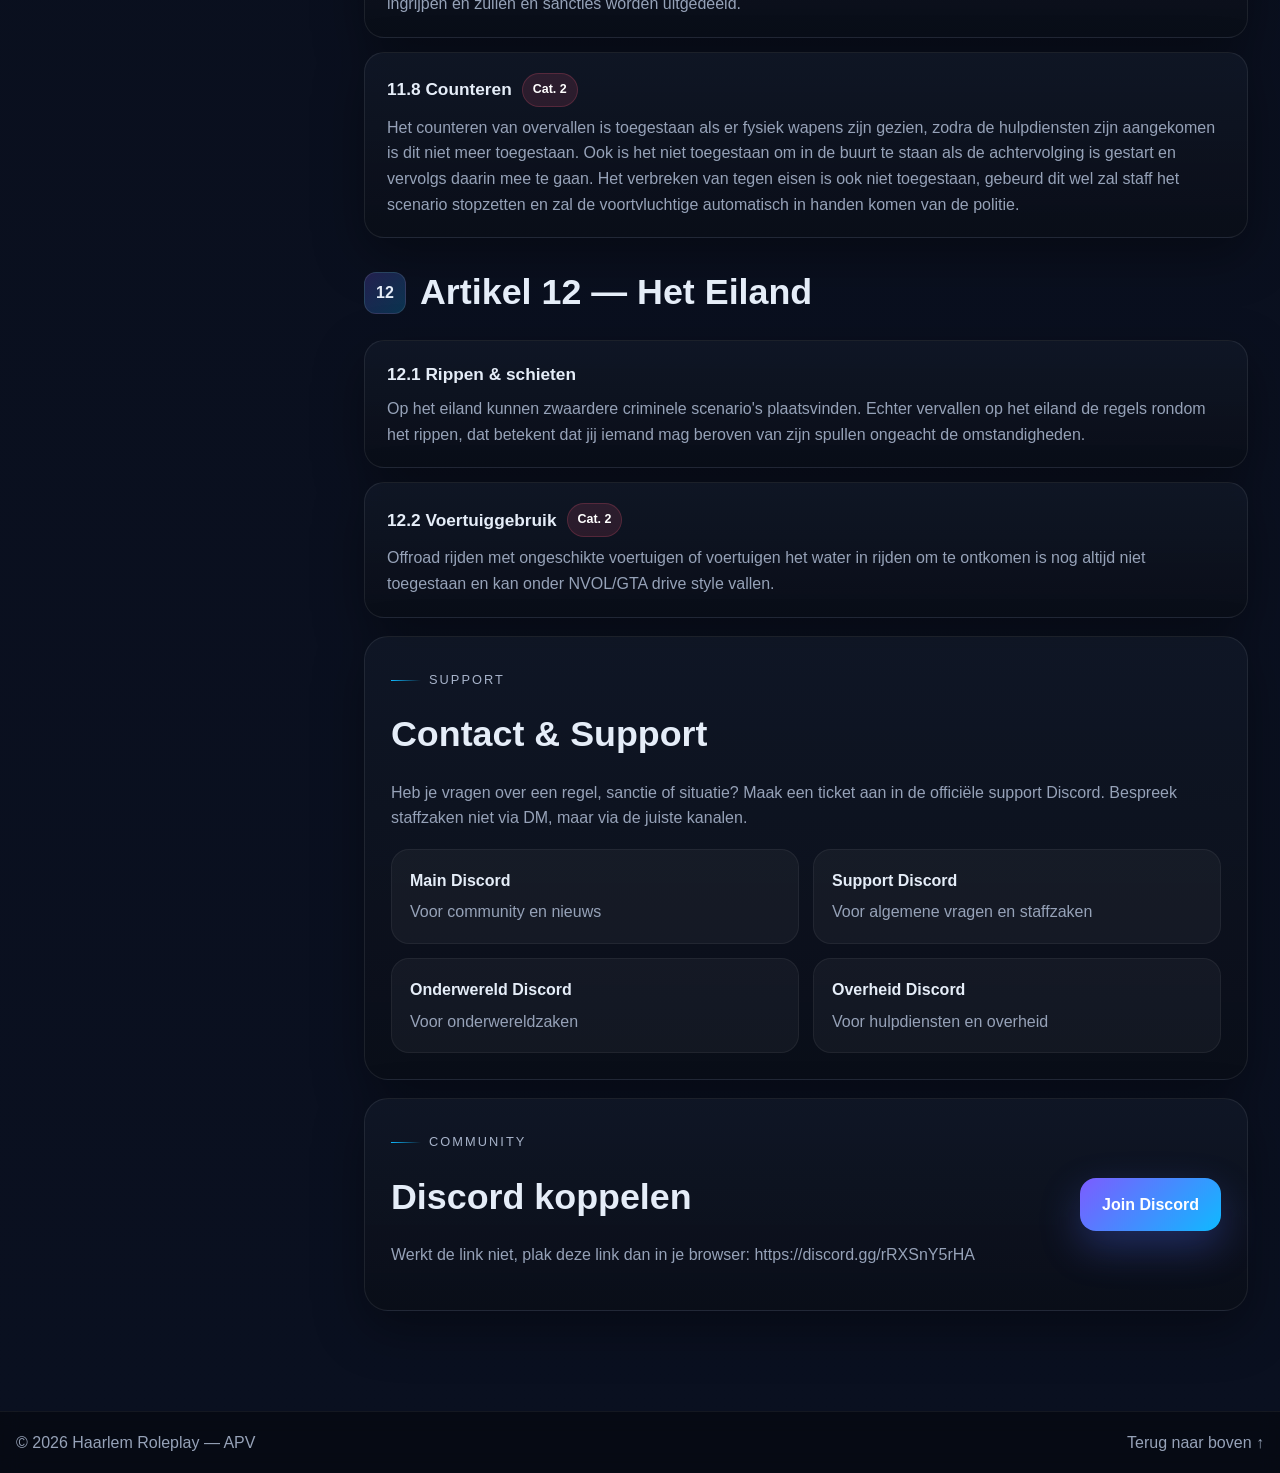
==== commit 8324f1d5: "Update index.html" ====
--- a/index.html
+++ b/index.html
@@ -49,10 +49,10 @@
           <span class="eyebrow">Duidelijkheid, Gemakkelijk & Werkend.</span>
           <h1>Welkom bij de officiële website van Haarlem Roleplay.</h1>
           <p class="hero-text">Een nette, overzichtelijke en professionele website voor de serverregels, sollicitaties en meer. Met snelle navigatie, zoekfunctie, duidelijke categorieën en een layout die veel beter past bij een serieuze roleplay community.</p>
-        <div class="hero-actions">
-          <a class="btn btn-primary" href="#apv">Bekijk APV</a>
-          <a class="btn btn-secondary" href="solliciteren.html">Solliciteren</a>
-        </div>
+          <div class="hero-actions">
+            <a class="btn btn-primary" href="#apv">Bekijk APV</a>
+            <a class="btn btn-primary" href="solliciteren.html">Solliciteren</a>
+          </div>
           <div class="hero-badges">
             <span>Makkelijk bereikbaar</span>
             <span>Zoekfunctie</span>
@@ -248,13 +248,13 @@
           </section>
 
           <section class="rules-section" id="overheid">
-            <div class="section-head-line"><span class="section-number">10</span><h2>Artikel 10 — Interactie tussen Criminelen en Politie</h2></div>
+            <div class="section-head-line"><span class="section-number">10</span><h2>Artikel 10 — Overheidsdiensten</h2></div>
             <article class="rule-card"><h3>10.1 Na een beenschot</h3><p>Wanneer een crimineel wapens of communicatiemiddelen van een agent wil afpakken, moet dit duidelijk en via correcte roleplay gebeuren.</p></article>
             <article class="rule-card"><h3>10.2 Copbaiten <span class="chip">Cat. 4</span></h3><p>Het bewust uitdagen, irriteren of provoceren van politie zonder geldige roleplayreden is verboden.</p></article>
             <article class="rule-card"><h3>10.3 Third party <span class="chip">Cat. 4</span></h3><p>Het mengen in overvallen, gijzelingen of shootouts zonder directe betrokkenheid is niet toegestaan, zeker niet wanneer politie of KMar al aanwezig is.</p></article>
             <article class="rule-card"><h3>10.4 Controle behouden <span class="chip">Cat. 4</span></h3><p>Bij gijzeling of bedreiging moet de situatie logisch gespeeld worden. Beide kanten moeten realistische controle en dreiging respecteren.</p></article>
             <article class="rule-card"><h3>10.5 Overige politie-regels <span class="chip">Cat. 4</span></h3><p>Het stelen van overheidsvoertuigen, misbruiken van uit-dienst medewerkers of onlogisch finishen van agenten is niet toegestaan.</p></article>
-            <article class="rule-card"><h3>10.6 Gijzelingen <span class="chip">Cat. 4</span></h3><p>Het geizelen van overheidsdiensten in verboden, met uitzondering van Politie/Kmar. Per gijzeling mogen er maximaal 2 agenten gegeizeld worden, zodat beide partijen nog op een normale manier het scenario kunnen beleven.</p></article>
+            <article class="rule-card"><h3>10.6 Gijzelingen <span class="chip">Cat. 4</span></h3><p>Het gijzelen van overheidsdiensten in verboden, met uitzondering van Politie/Kmar. Per gijzeling mogen er maximaal 2 agenten gegijzeld worden, zodat beide partijen nog op een normale manier het scenario kunnen beleven.</p></article>
    
           </section>
 
@@ -267,8 +267,8 @@
   <article class="rule-card">
     <h3>11.1 Ganggedrag <span class="chip">Cat. 2</span></h3>
     <p>Gangs zijn verantwoordelijk voor hun leden en dienen scenario’s logisch en roleplaygericht op te bouwen.</p></article>
-    <article class="rule-card"><h3>11.2 Geizeling <span class="chip">Cat. 2</span></h3><p>Als crimineel mag jij een geizeling starten zonder dat daar een overval aan is gekoppeld, echter is het dan wel verplicht om hier een geldige reden voor te hebben. Denk bijvoorbeeld aan wraak, mentale problemen etc.</p></article>
-    <article class="rule-card"><h3>11.3 Rippen <span class="chip">Cat. 4</span></h3><p>Iemand rippen mag als jij of een vriend 1 van de volgende dingen met zijn eigen ogen hebt gezien: Het dragen van masker of getinte motorhelm, zichtbaar holster, wapen fysiek zichtbaar, letterlijk praten over illegale activiteiten. Een masker of helm moet minimaal 5 minuten gedragen te zijn wil je deze regel toepassen. Tijdens het rippen is het verboden om de portofoon van de persoon te gebruiken, ook is het rippen van overheidsmedewerkers en personen die bezig zijn met een OFFICIËLE vergadering/evenement verboden. Zorg dat je tijdens de beroving altijd een clip systeem aan hebt staan, iemand rippen en daarna geizelen (of andesom) is ten strengste verboden!</p></article>
+    <article class="rule-card"><h3>11.2 Gijzeling <span class="chip">Cat. 2</span></h3><p>Als crimineel mag jij een gijzeling starten zonder dat daar een overval aan is gekoppeld, echter is het dan wel verplicht om hier een geldige reden voor te hebben. Denk bijvoorbeeld aan wraak, mentale problemen etc.</p></article>
+    <article class="rule-card"><h3>11.3 Rippen <span class="chip">Cat. 4</span></h3><p>Iemand rippen mag als jij of een vriend 1 van de volgende dingen met zijn eigen ogen hebt gezien: Het dragen van masker of getinte motorhelm, zichtbaar holster, wapen fysiek zichtbaar, letterlijk praten over illegale activiteiten. Een masker of helm moet minimaal 5 minuten gedragen te zijn wil je deze regel toepassen. Tijdens het rippen is het verboden om de portofoon van de persoon te gebruiken, ook is het rippen van overheidsmedewerkers en personen die bezig zijn met een OFFICIËLE vergadering/evenement verboden. Zorg dat je tijdens de beroving altijd een clip systeem aan hebt staan, iemand rippen en daarna gijzelen (of andesom) is ten strengste verboden!</p></article>
     <article class="rule-card"><h3>11.4 Gangterein binnenvallen <span class="chip">Cat. 3</span></h3><p>Het binnenvallen van een andere gang zijn/haar terrein is ten strengste verboden tenzij beide partijen in een officiële oorlog zitten en OWC de actie heeft goedgekeurd..</p></article>
     <article class="rule-card"><h3>11.5 Gangswitch <span class="chip">Cat. 10</span></h3><p>Het overstappen van gang naar gang is mogelijk mits je er zelf voor zorgt dat je een newlife krijgt, zodat je niks meer weet van de organisatie waar je eerst zat. Zorg ervoor dat dit op beeld staat en je dit kan aantonen mocht er ooit wat gebeuren. Voldoe je niet aan deze eisen zal jij de server niet kunnen betreden totdat je een newlife hebt gekregen.</p></article>
     <article class="rule-card"><h3>11.6 Aantal gang members</h3><p>Het maximale aantal leden wat jouw groepering/gang mag hebben is 25 man, dit is inclusief bosses, leiding en prospects. Voldoe je hier niet aan zal OWC actie ondernemen en riskeer je sancties.</p></article>
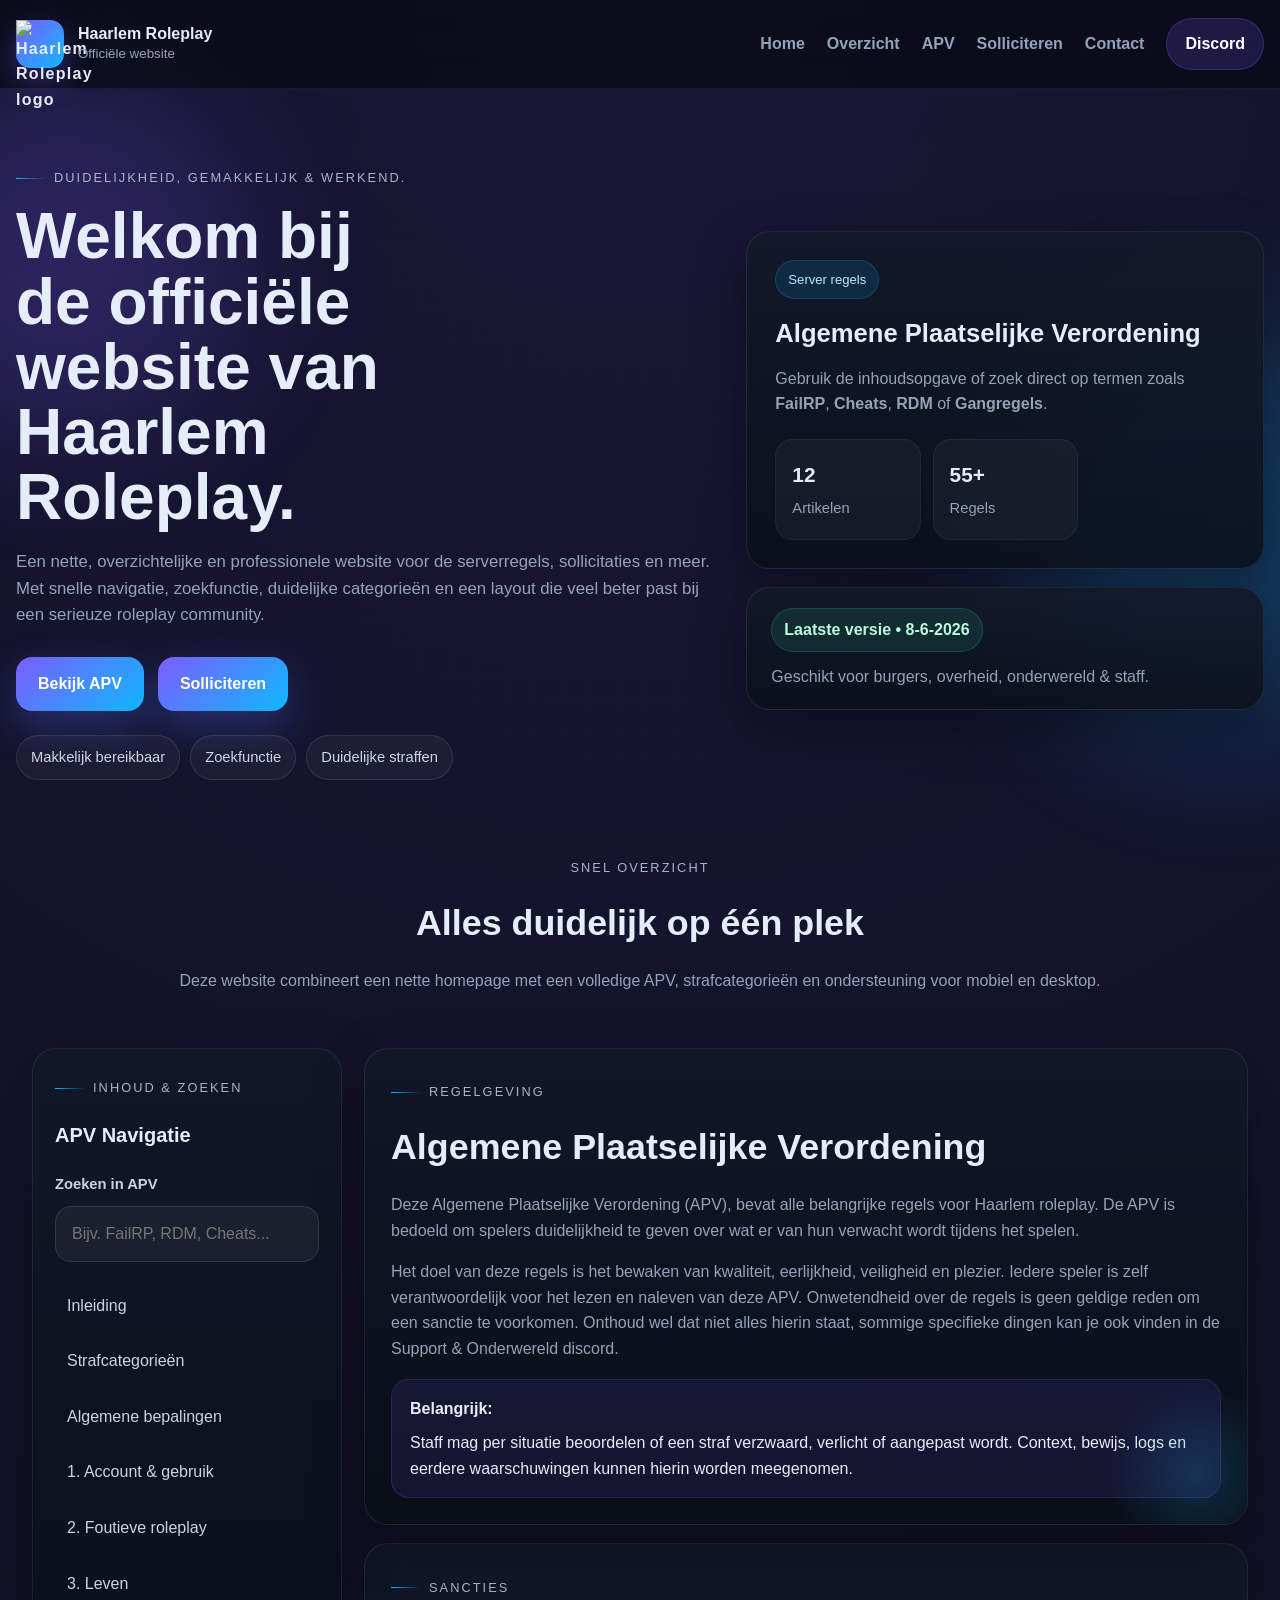
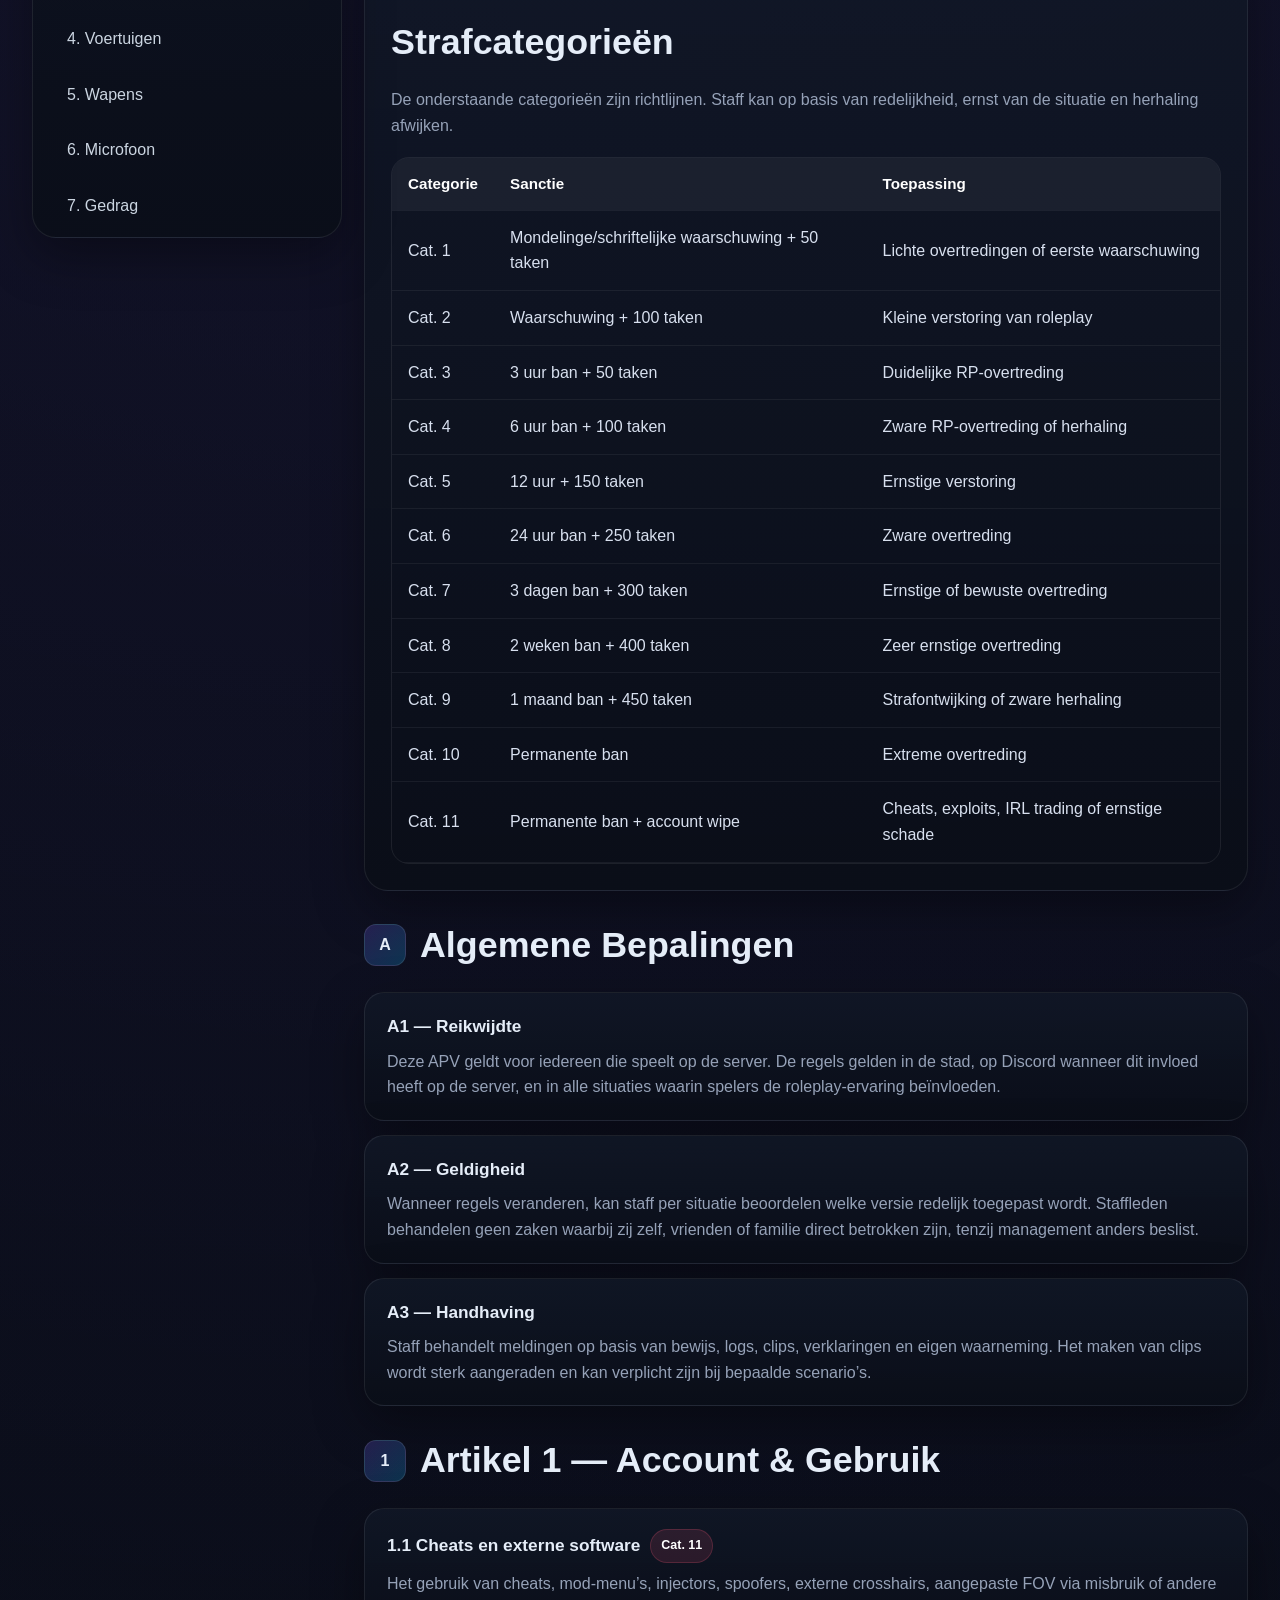
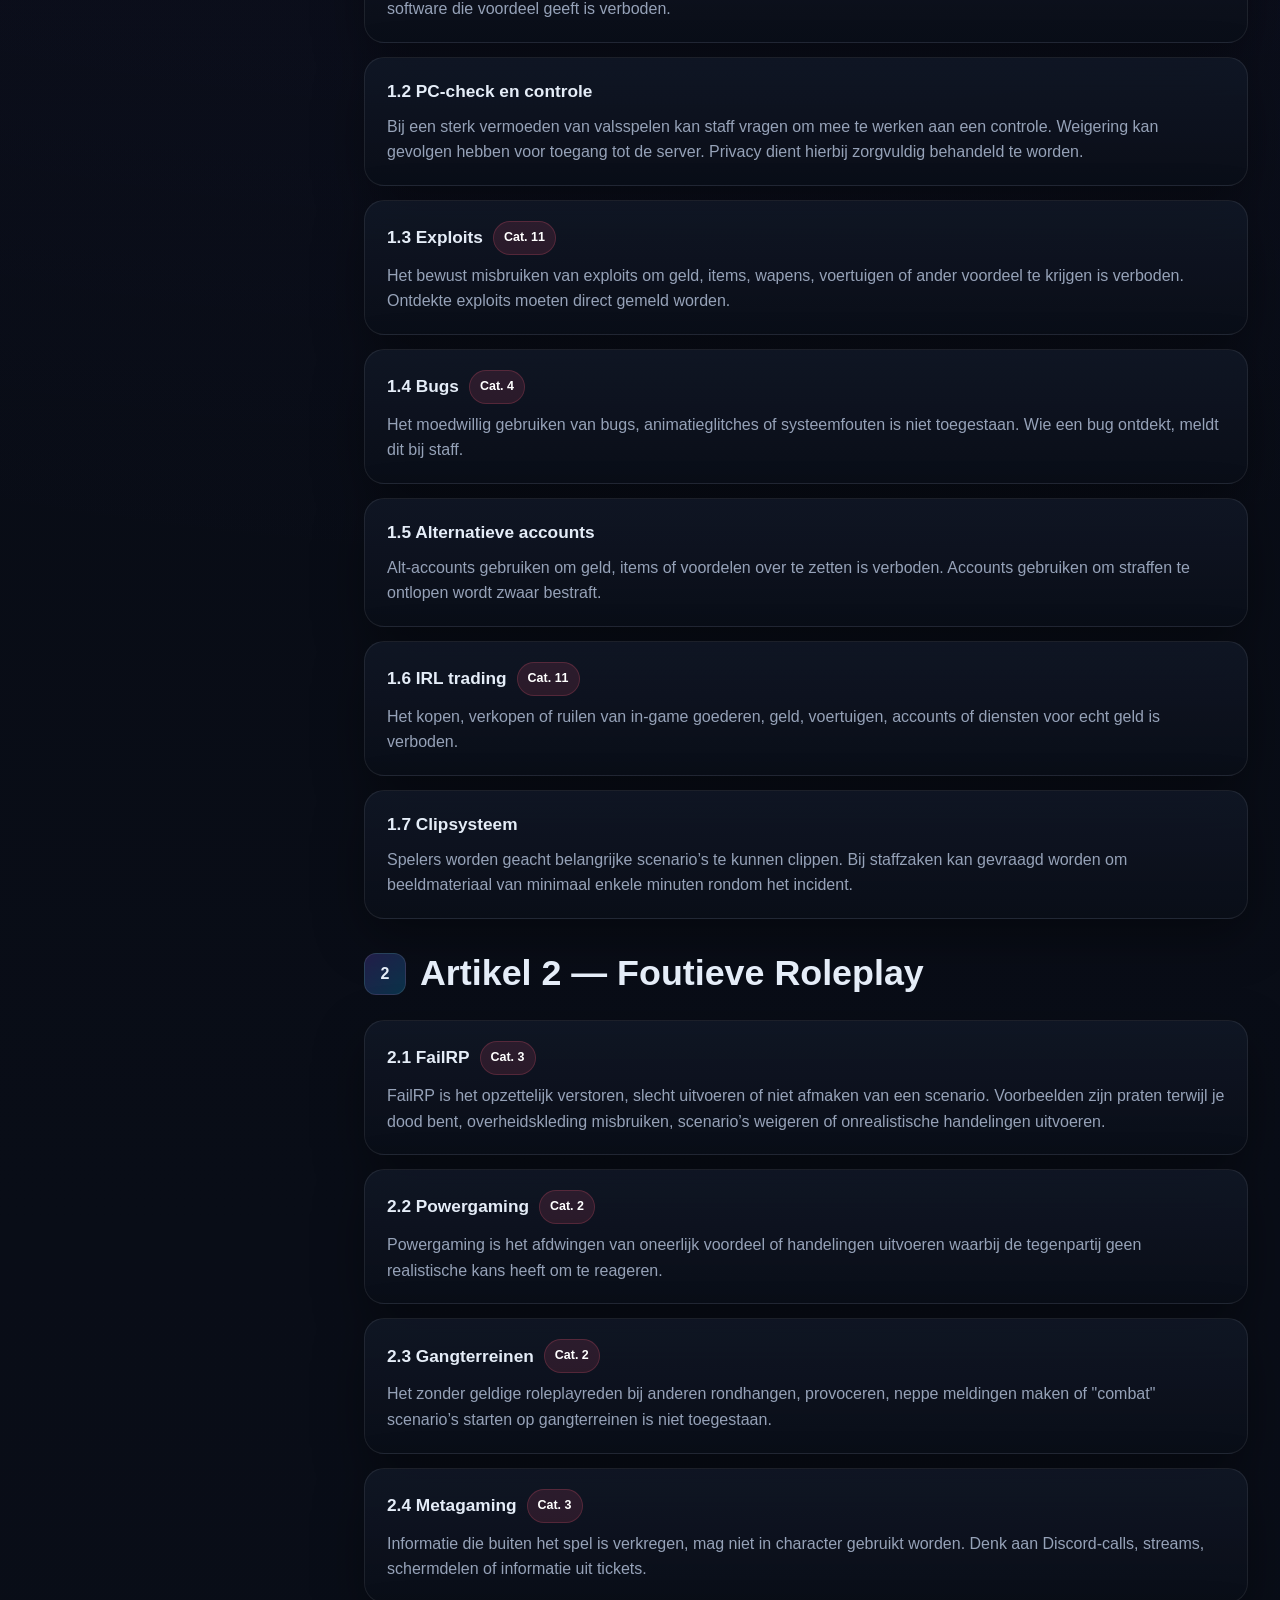
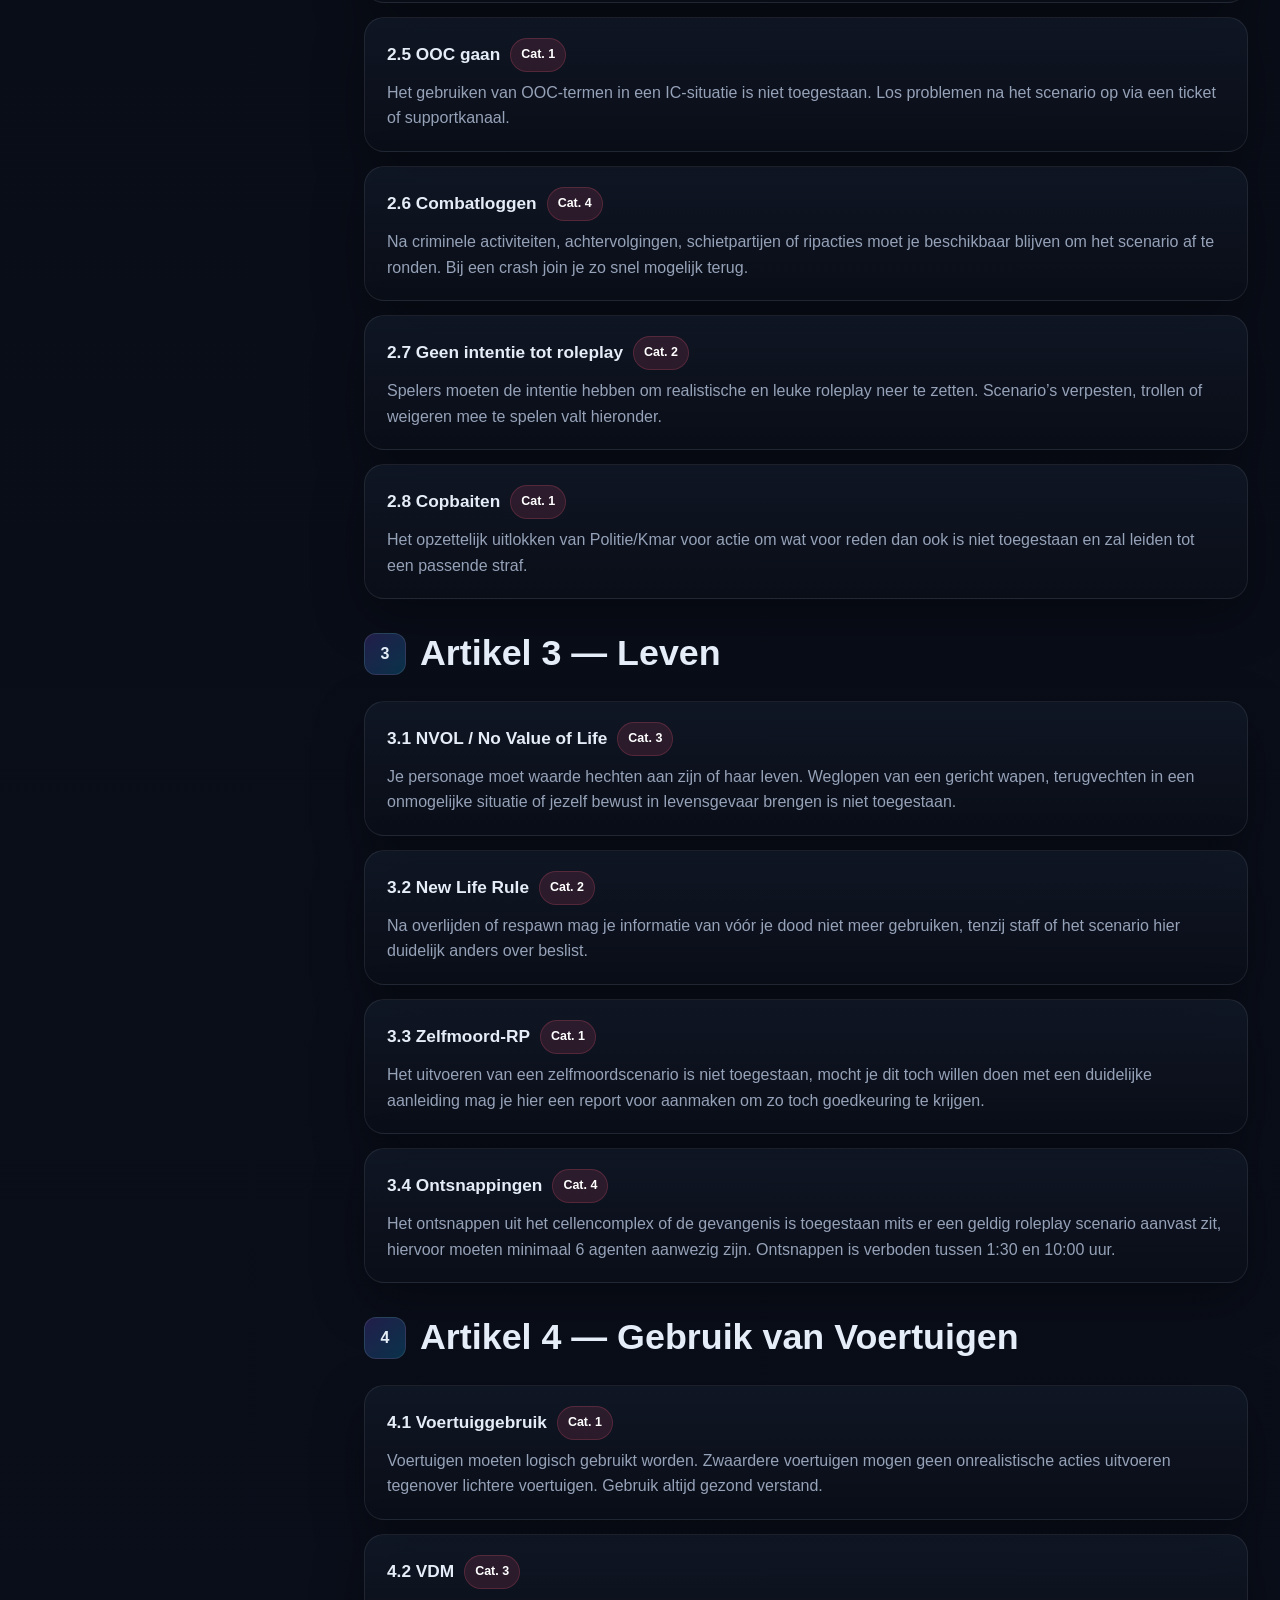
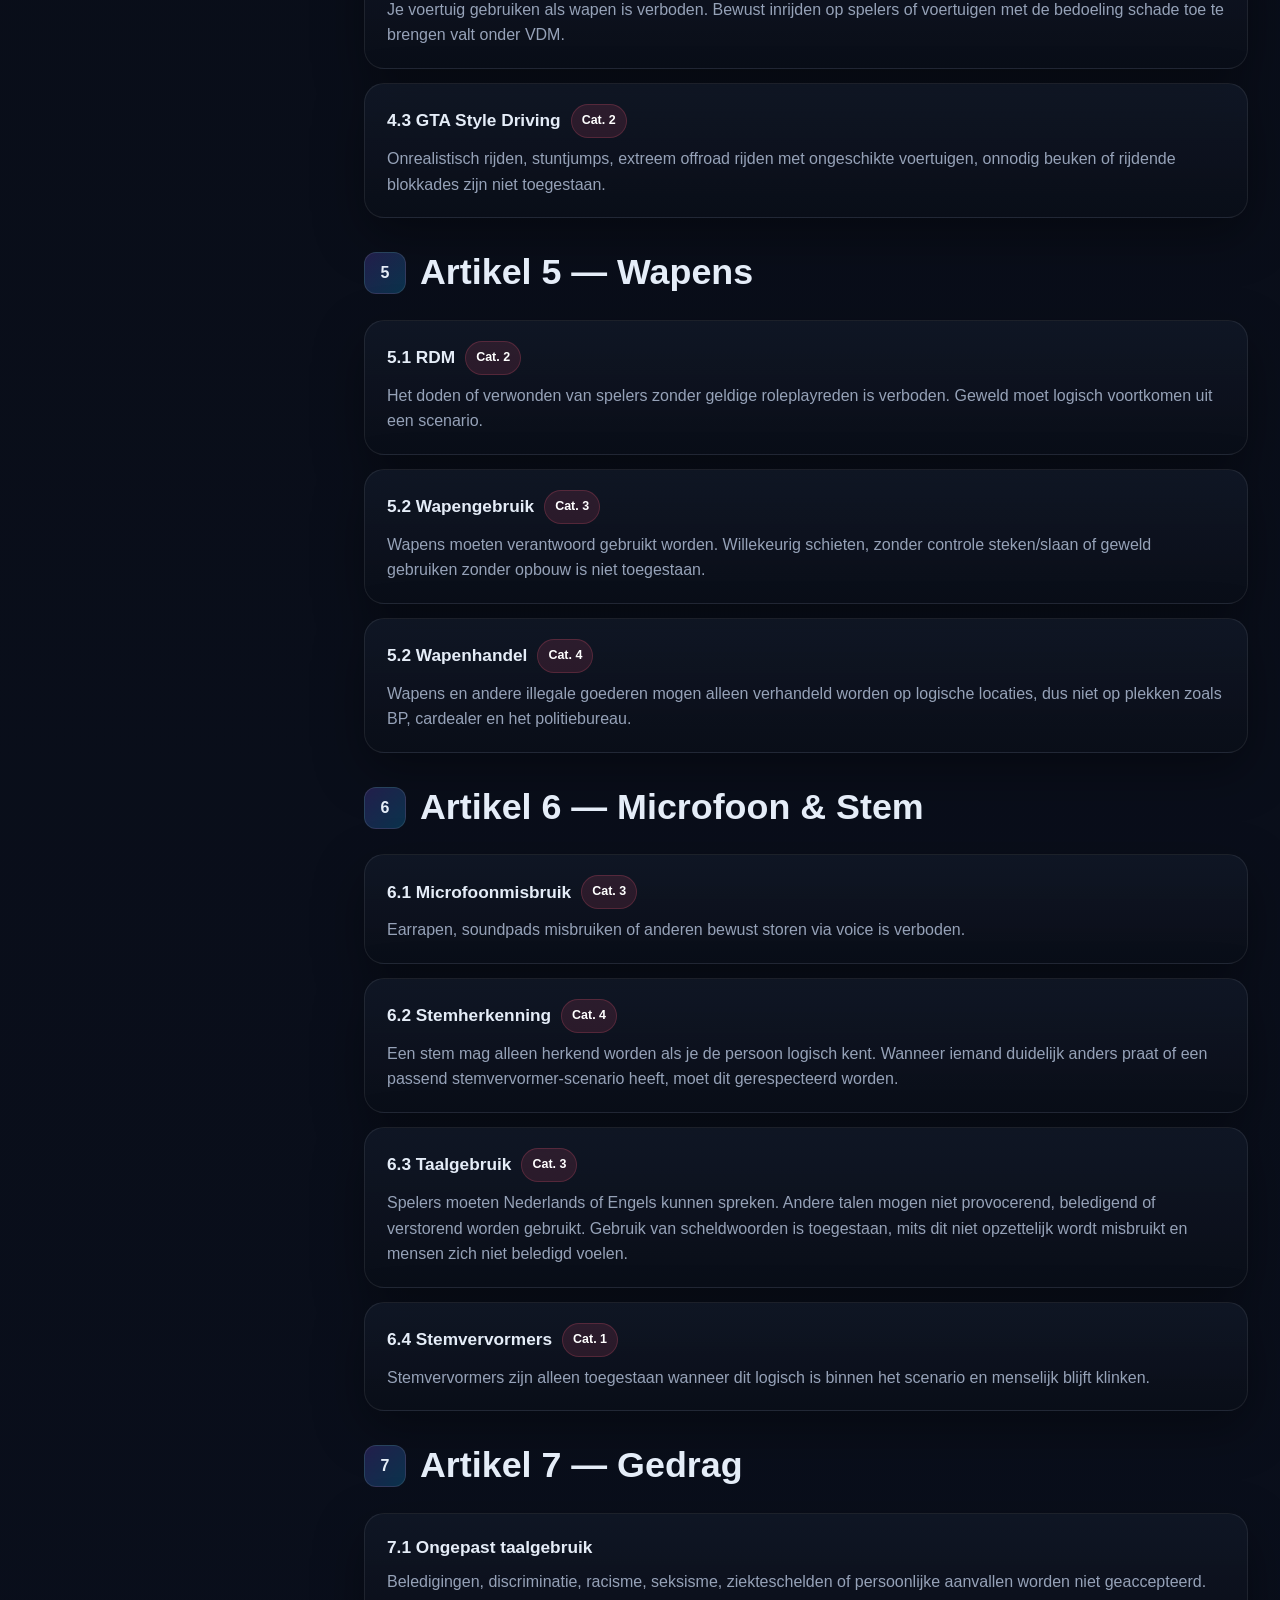
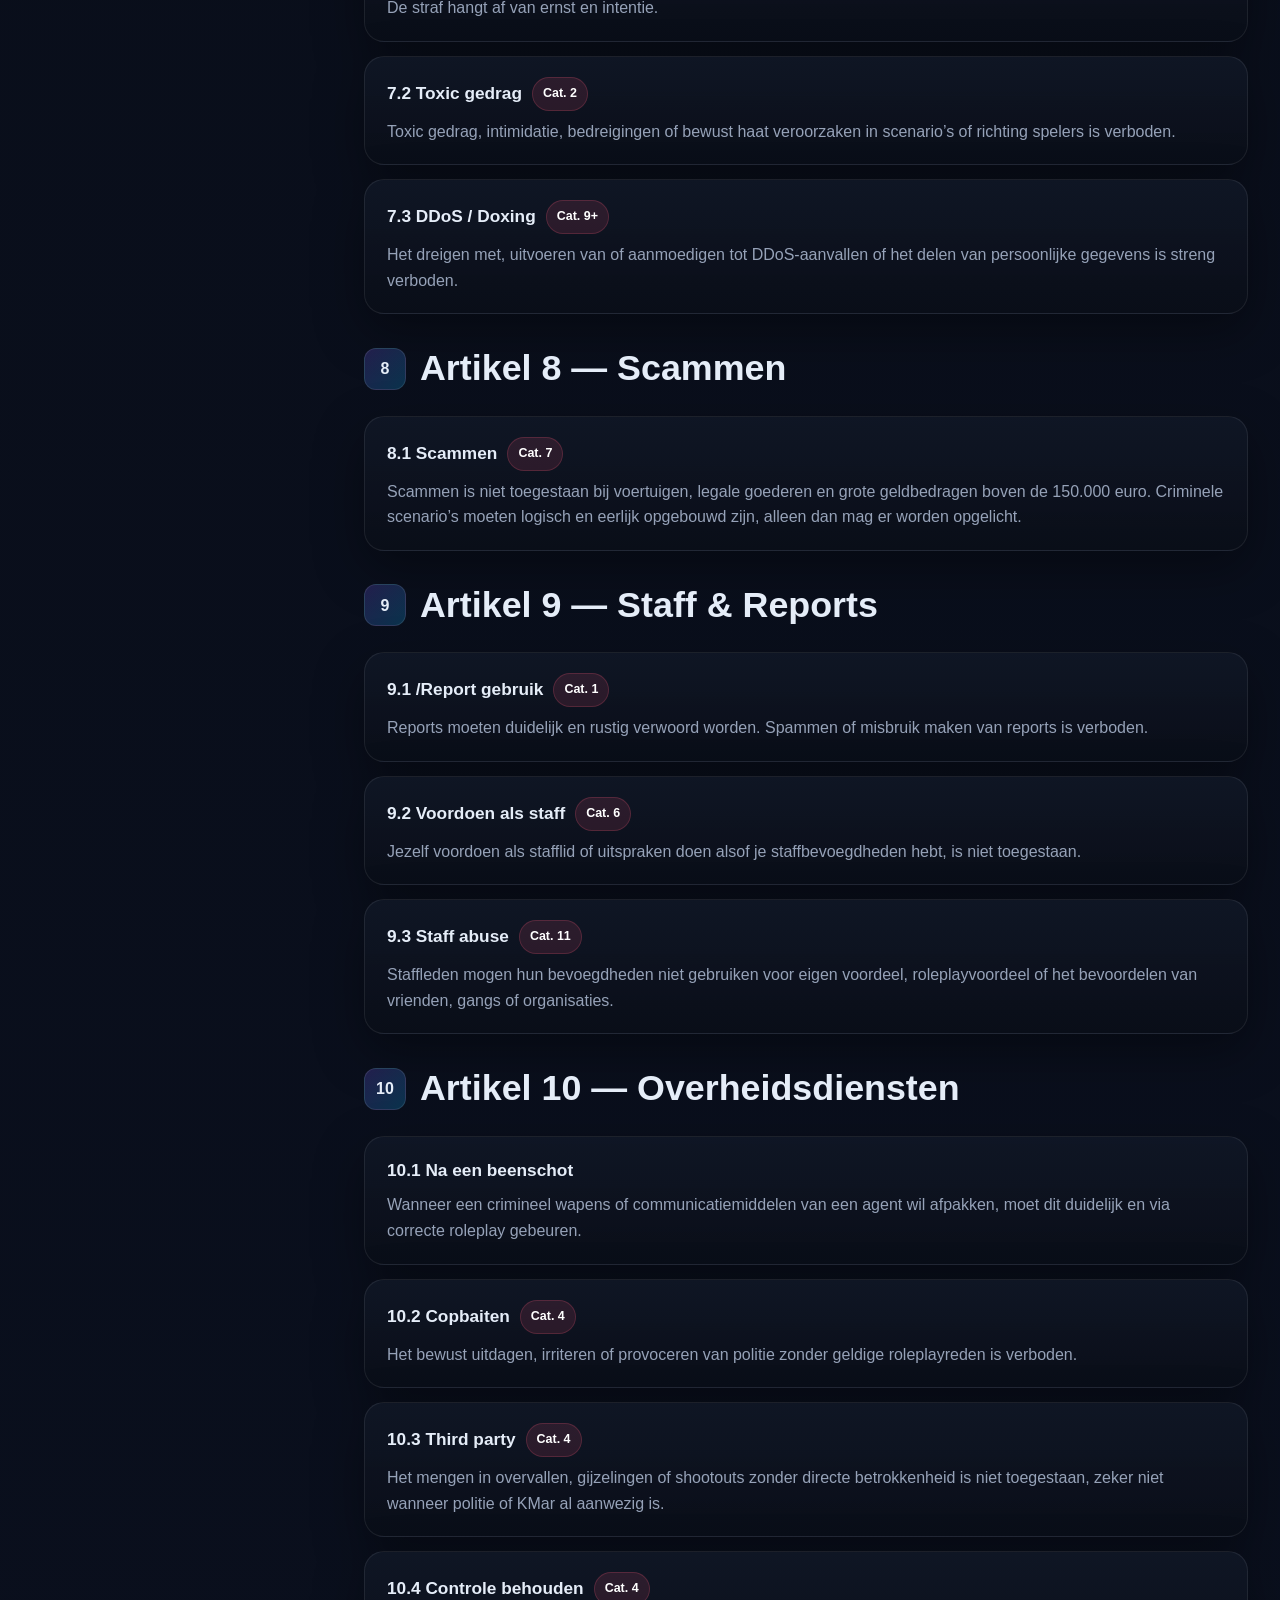
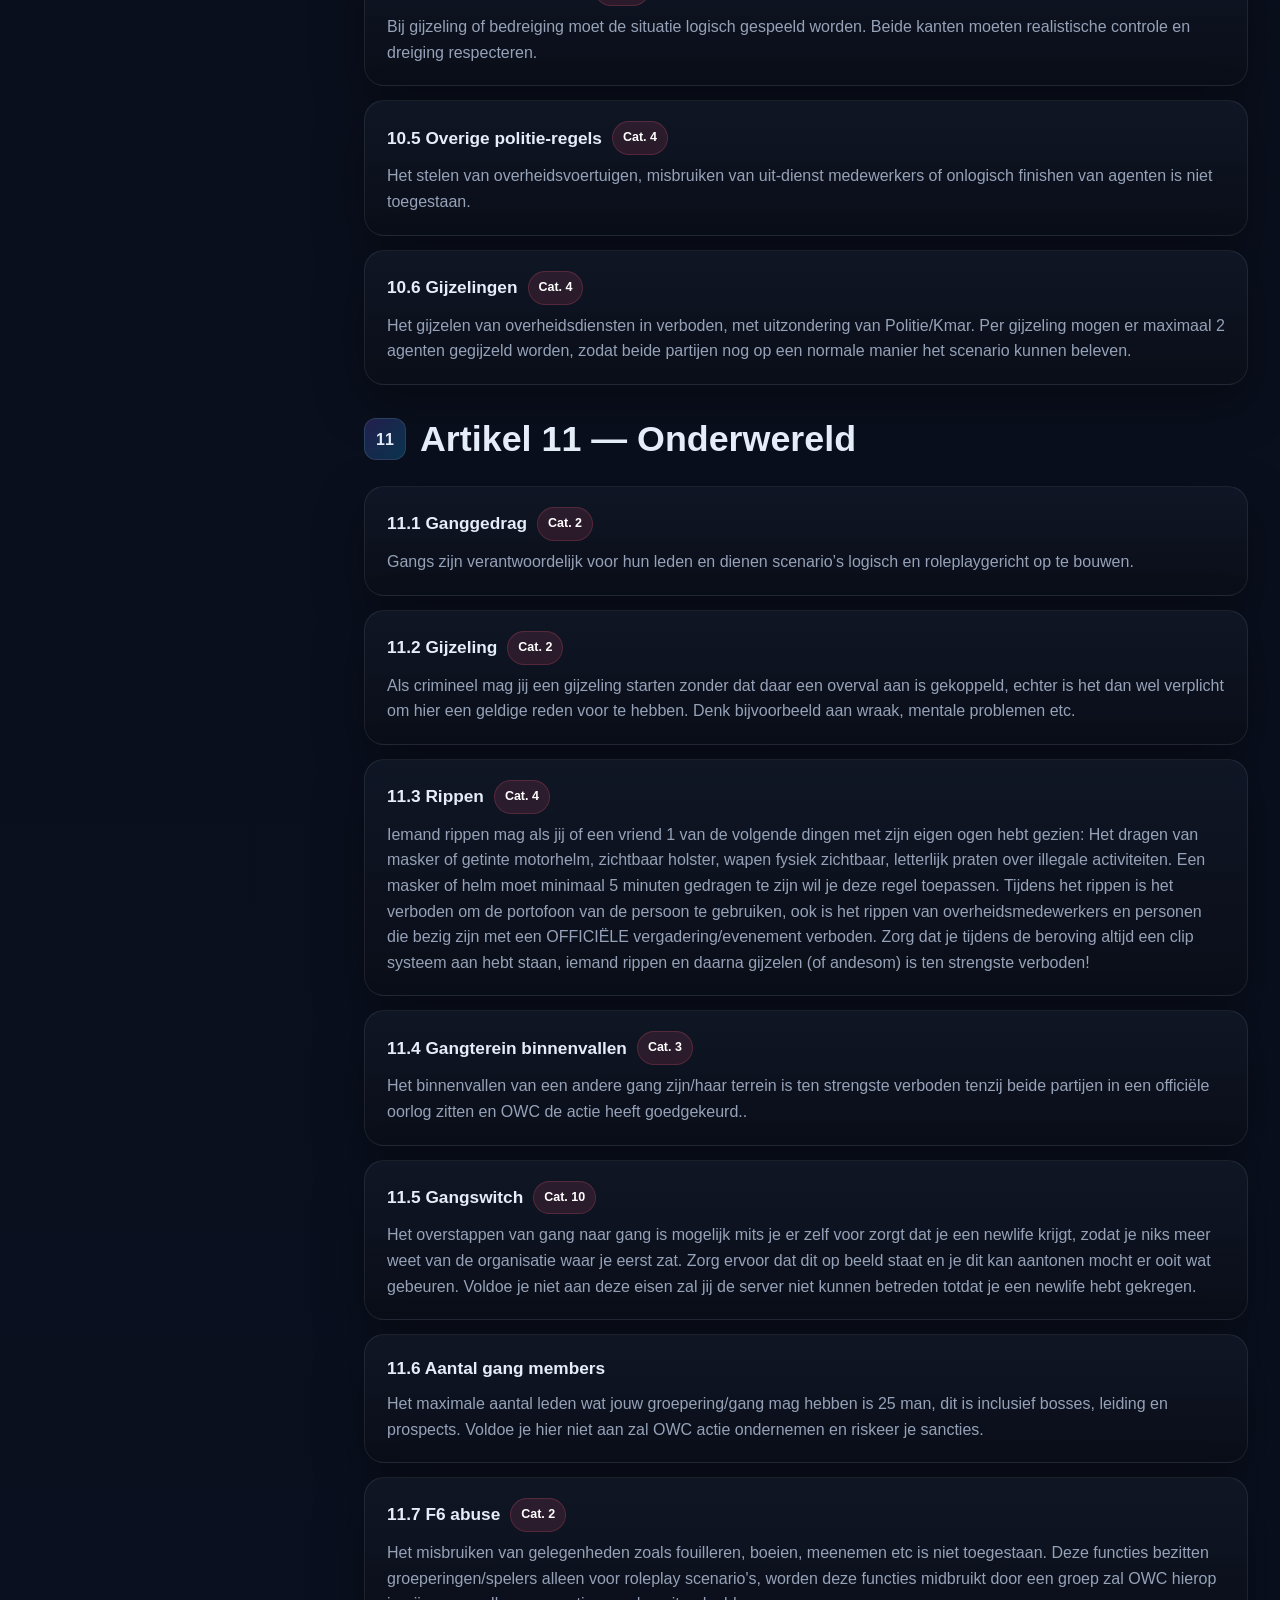
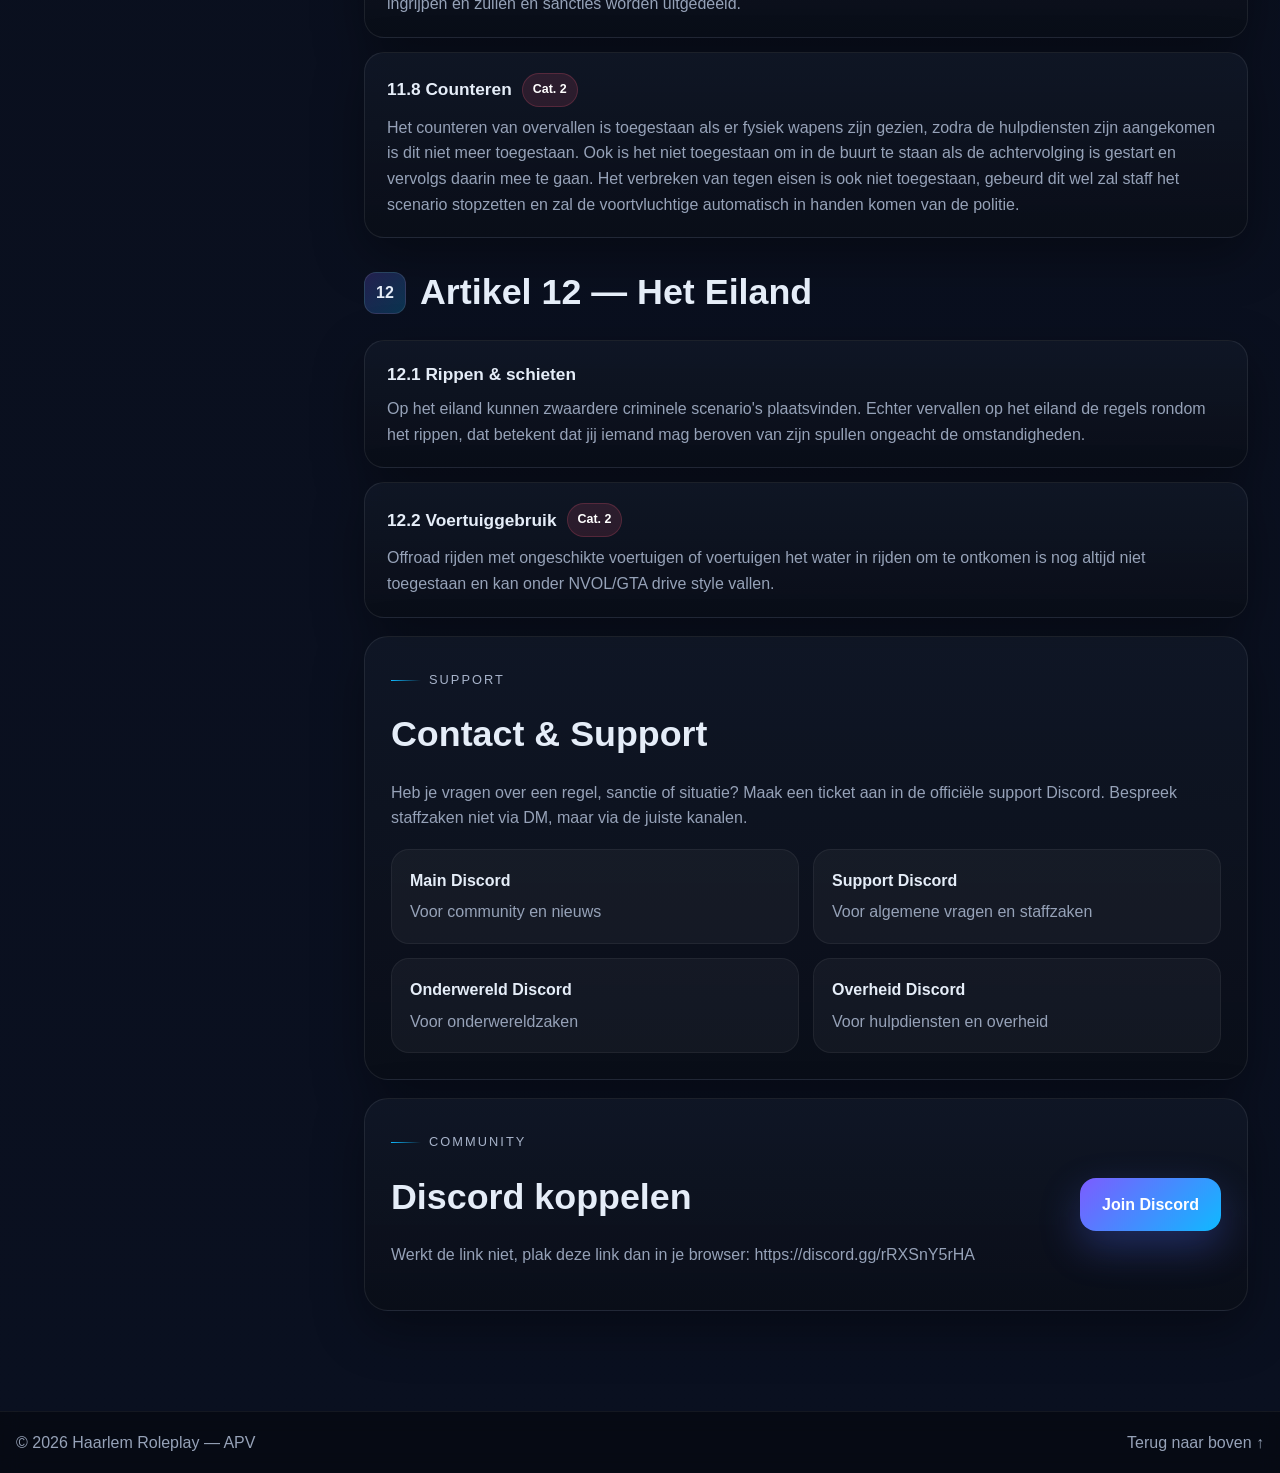
==== commit 61dc9d0c: "Update index.html" ====
--- a/index.html
+++ b/index.html
@@ -4,7 +4,7 @@
   <meta charset="UTF-8" />
   <meta name="viewport" content="width=device-width, initial-scale=1.0" />
   <title>Haarlem Roleplay | FiveM Server</title>
-  <meta name="description" content="APV-website voor Haarlem Roleplay." />
+  <meta name="description" content="Officiële website van Haarlem Roleplay." />
   <link rel="preconnect" href="https://fonts.googleapis.com">
   <link rel="preconnect" href="https://fonts.gstatic.com" crossorigin>
   <link href="https://fonts.googleapis.com/css2?family=Inter:wght@400;500;600;700;800;900&display=swap" rel="stylesheet">
@@ -20,7 +20,9 @@
   <header class="site-header" id="top">
     <div class="container nav-wrap">
       <a class="brand" href="#top">
-        <span class="brand-mark">HL</span>
+        <span class="brand-mark">
+        <img src="logo.png" alt="Haarlem Roleplay logo">
+        </span>
         <span class="brand-text">
           <strong>Haarlem Roleplay</strong>
           <small>Officiële website</small>
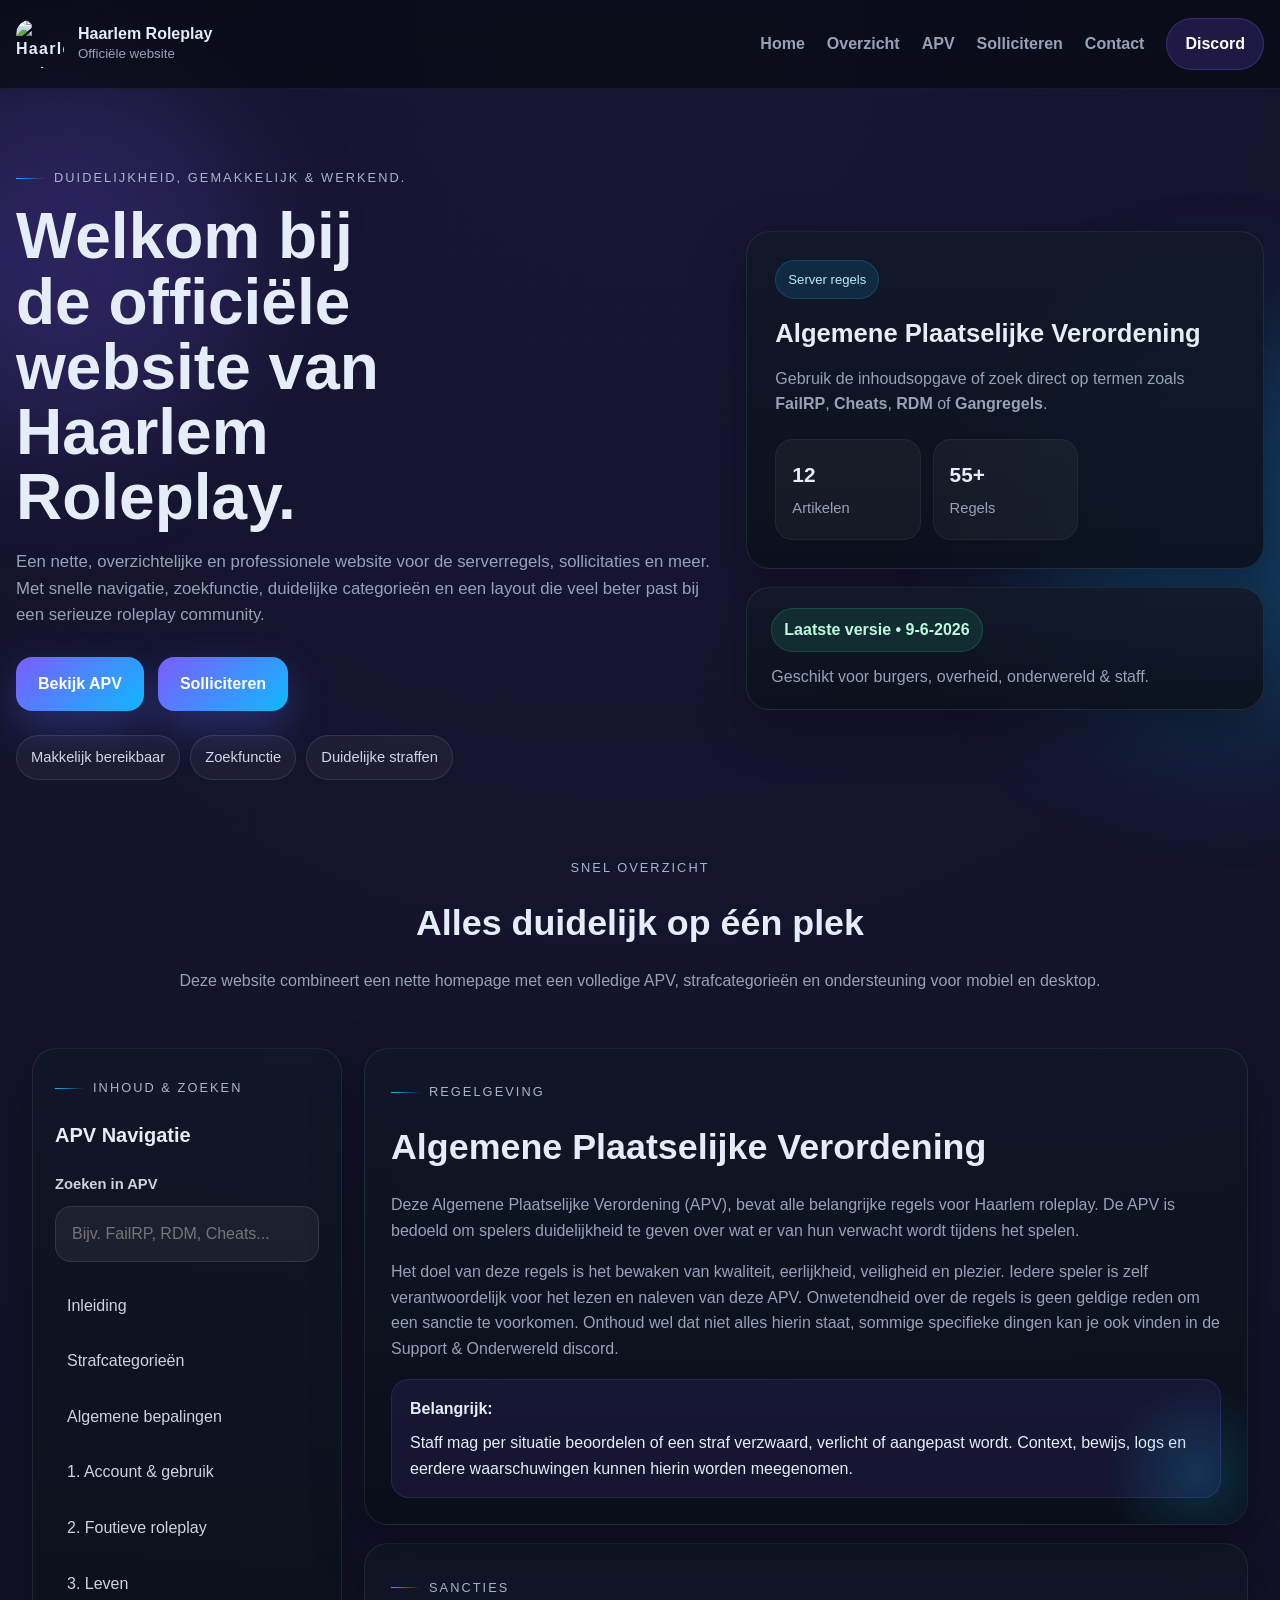
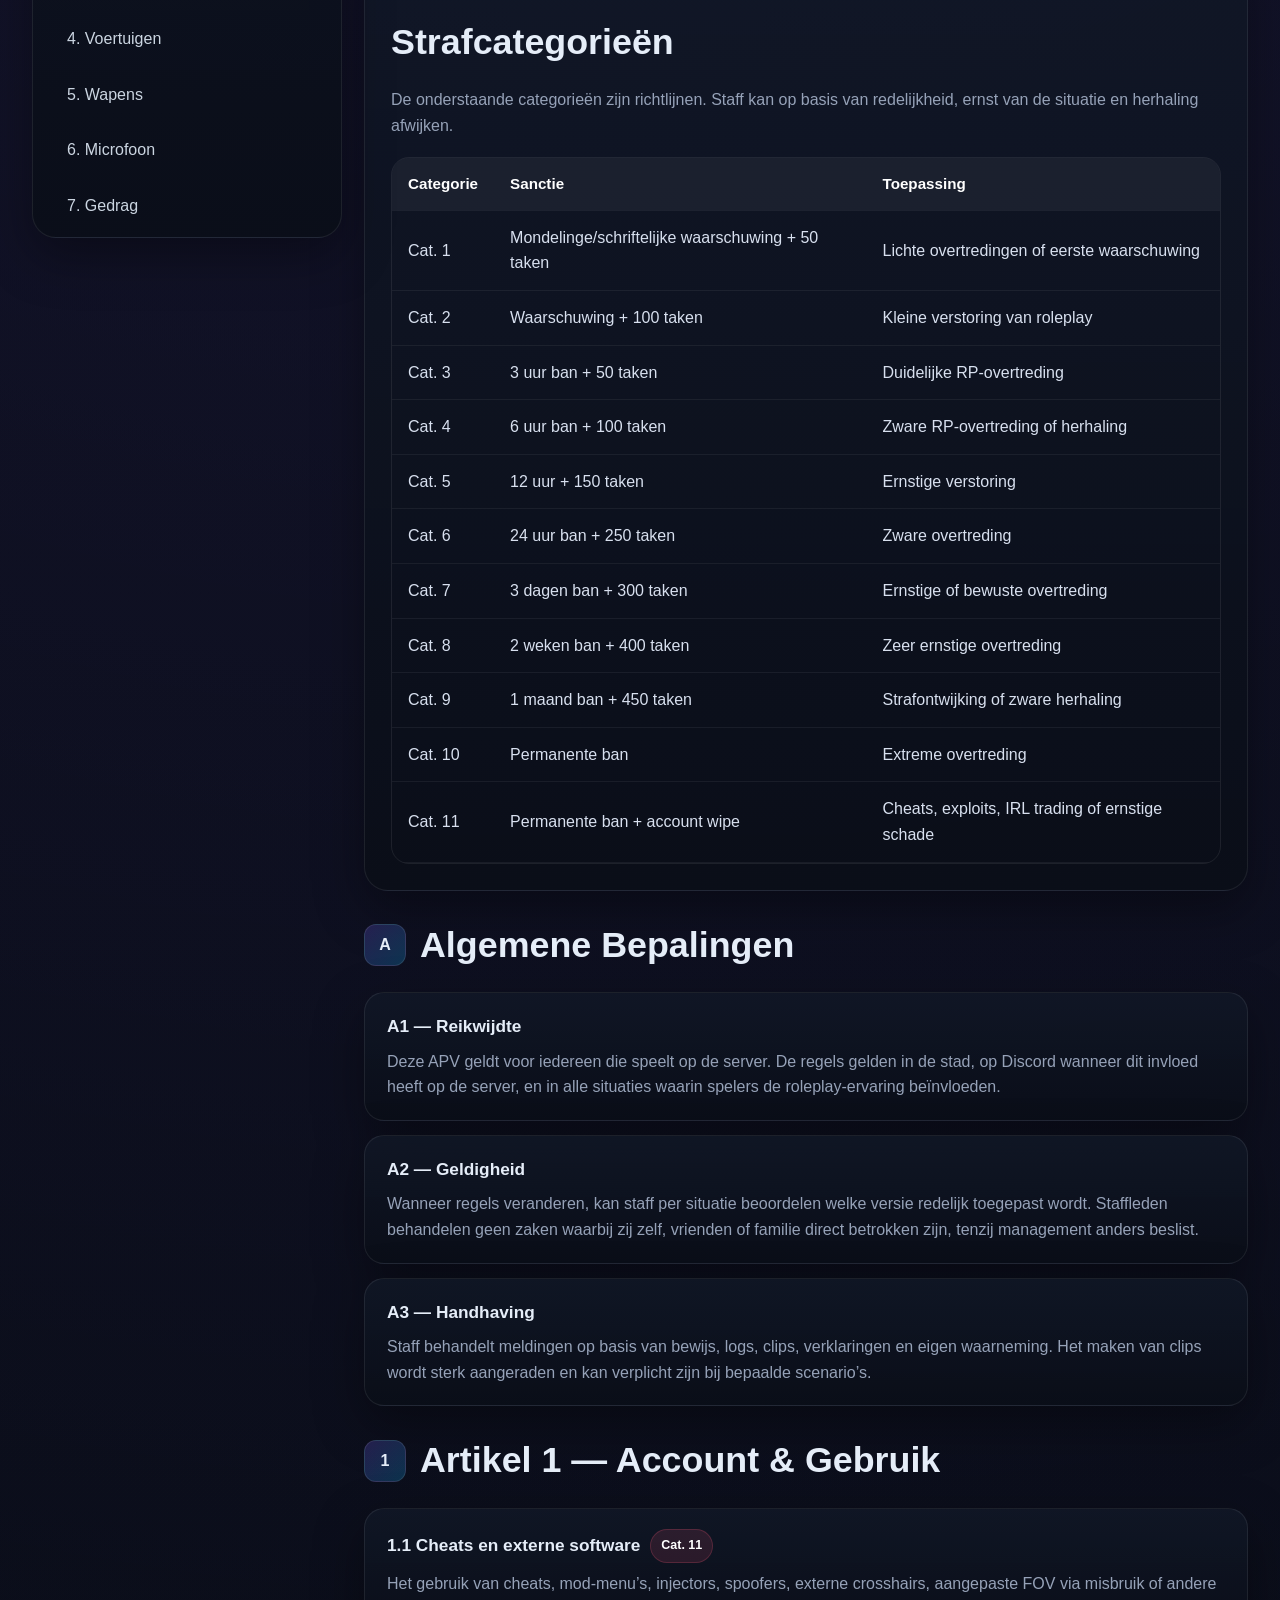
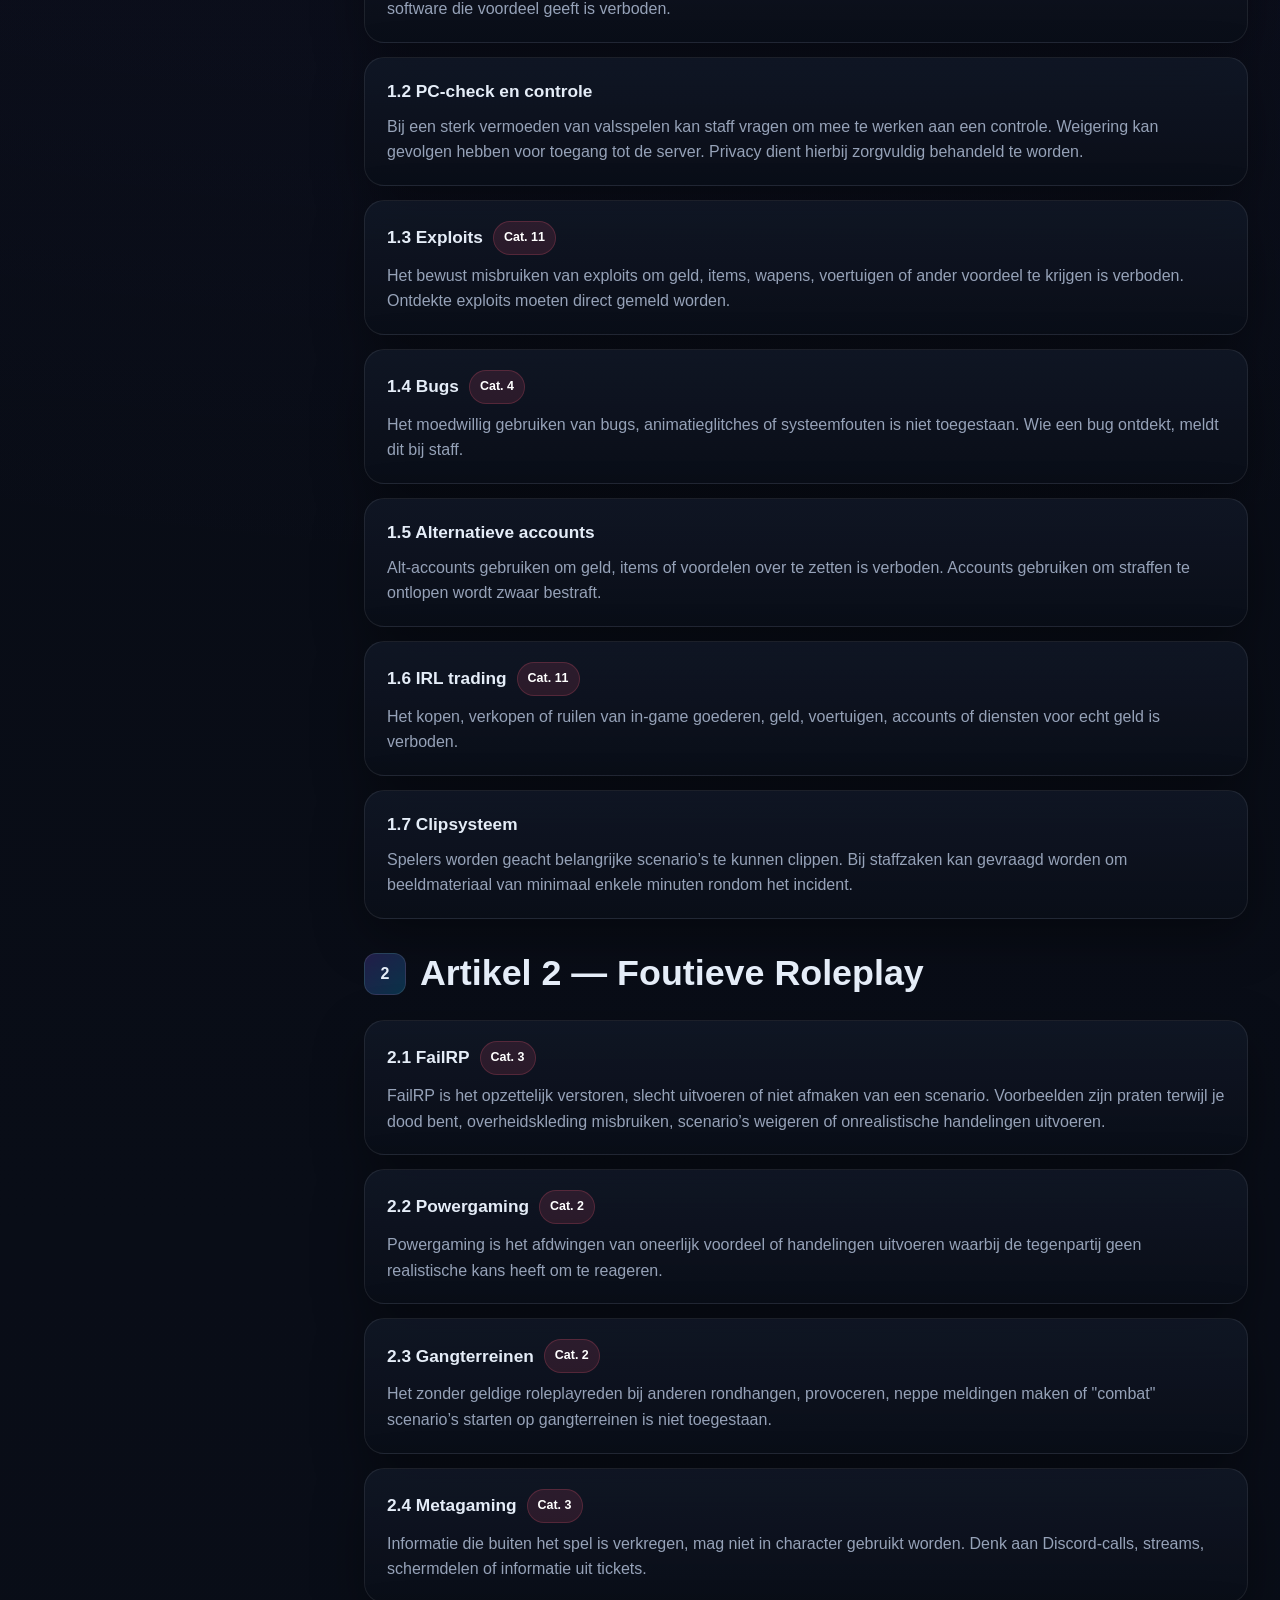
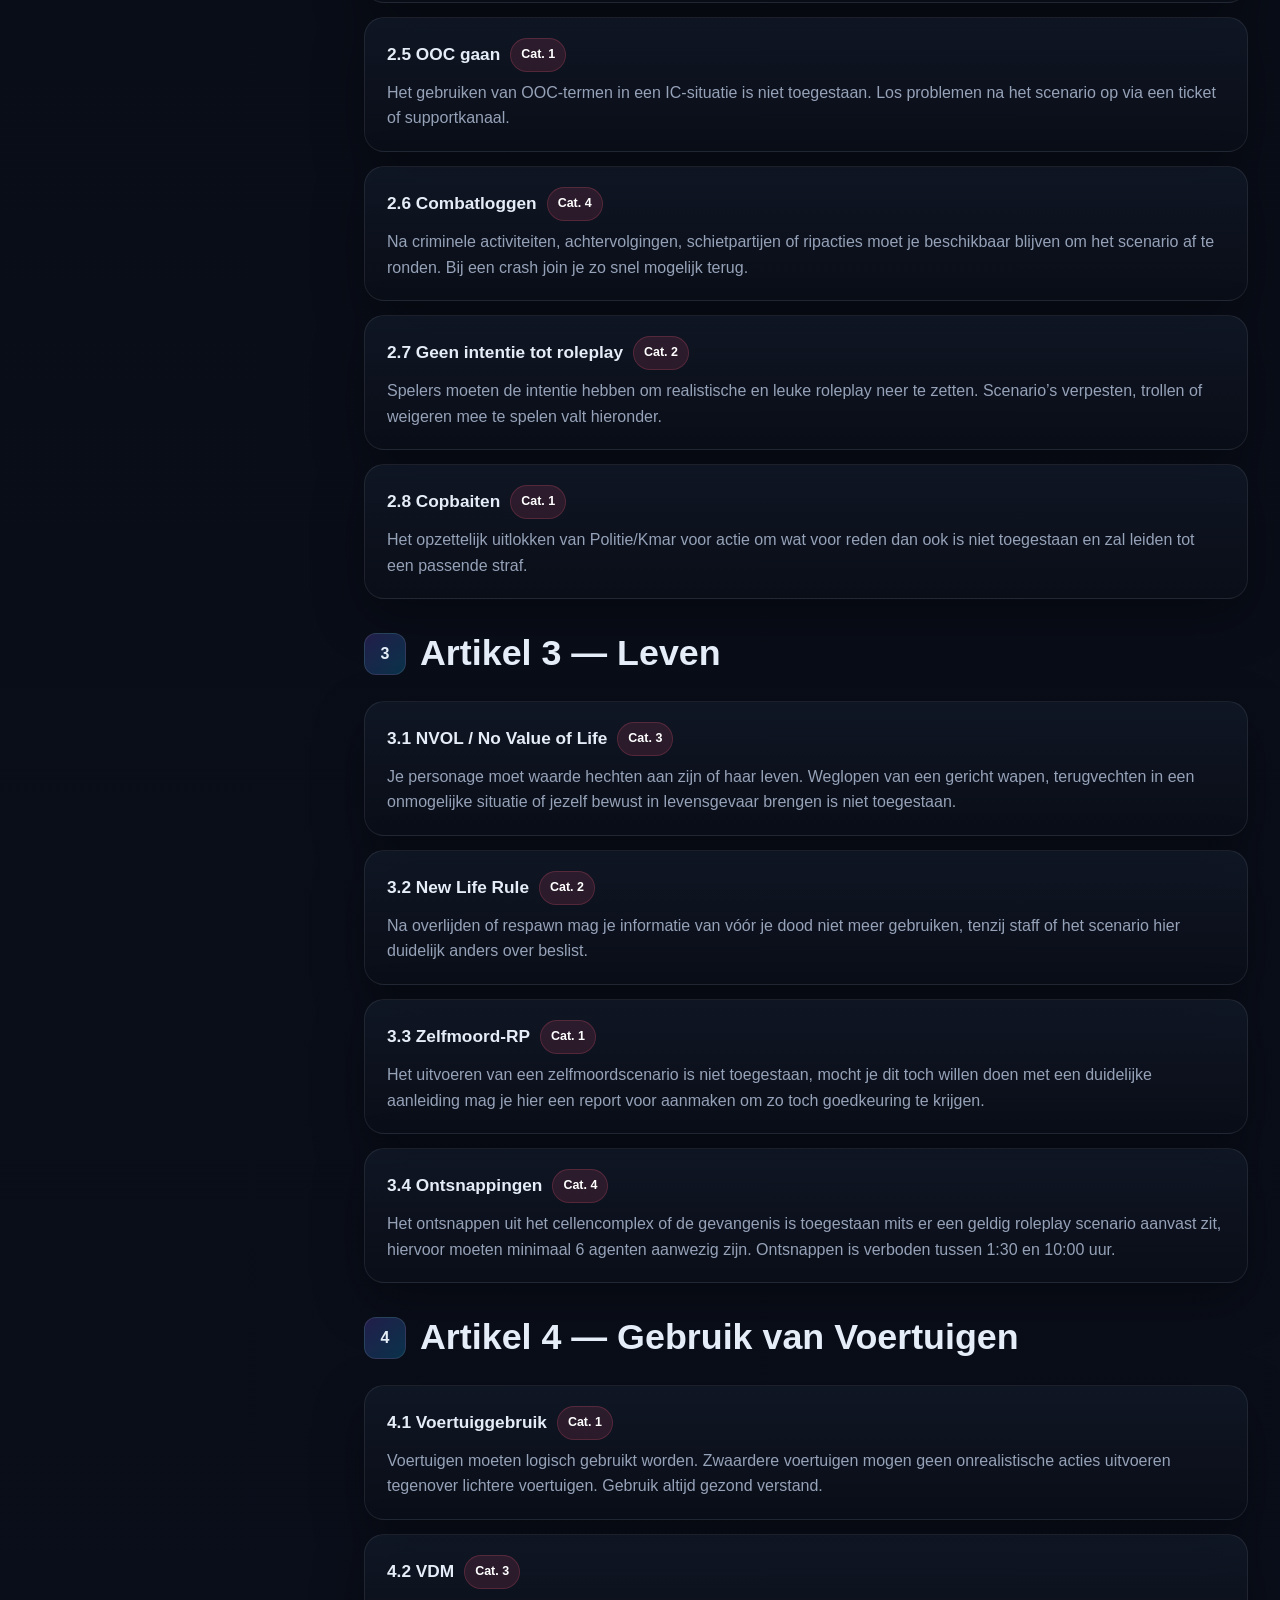
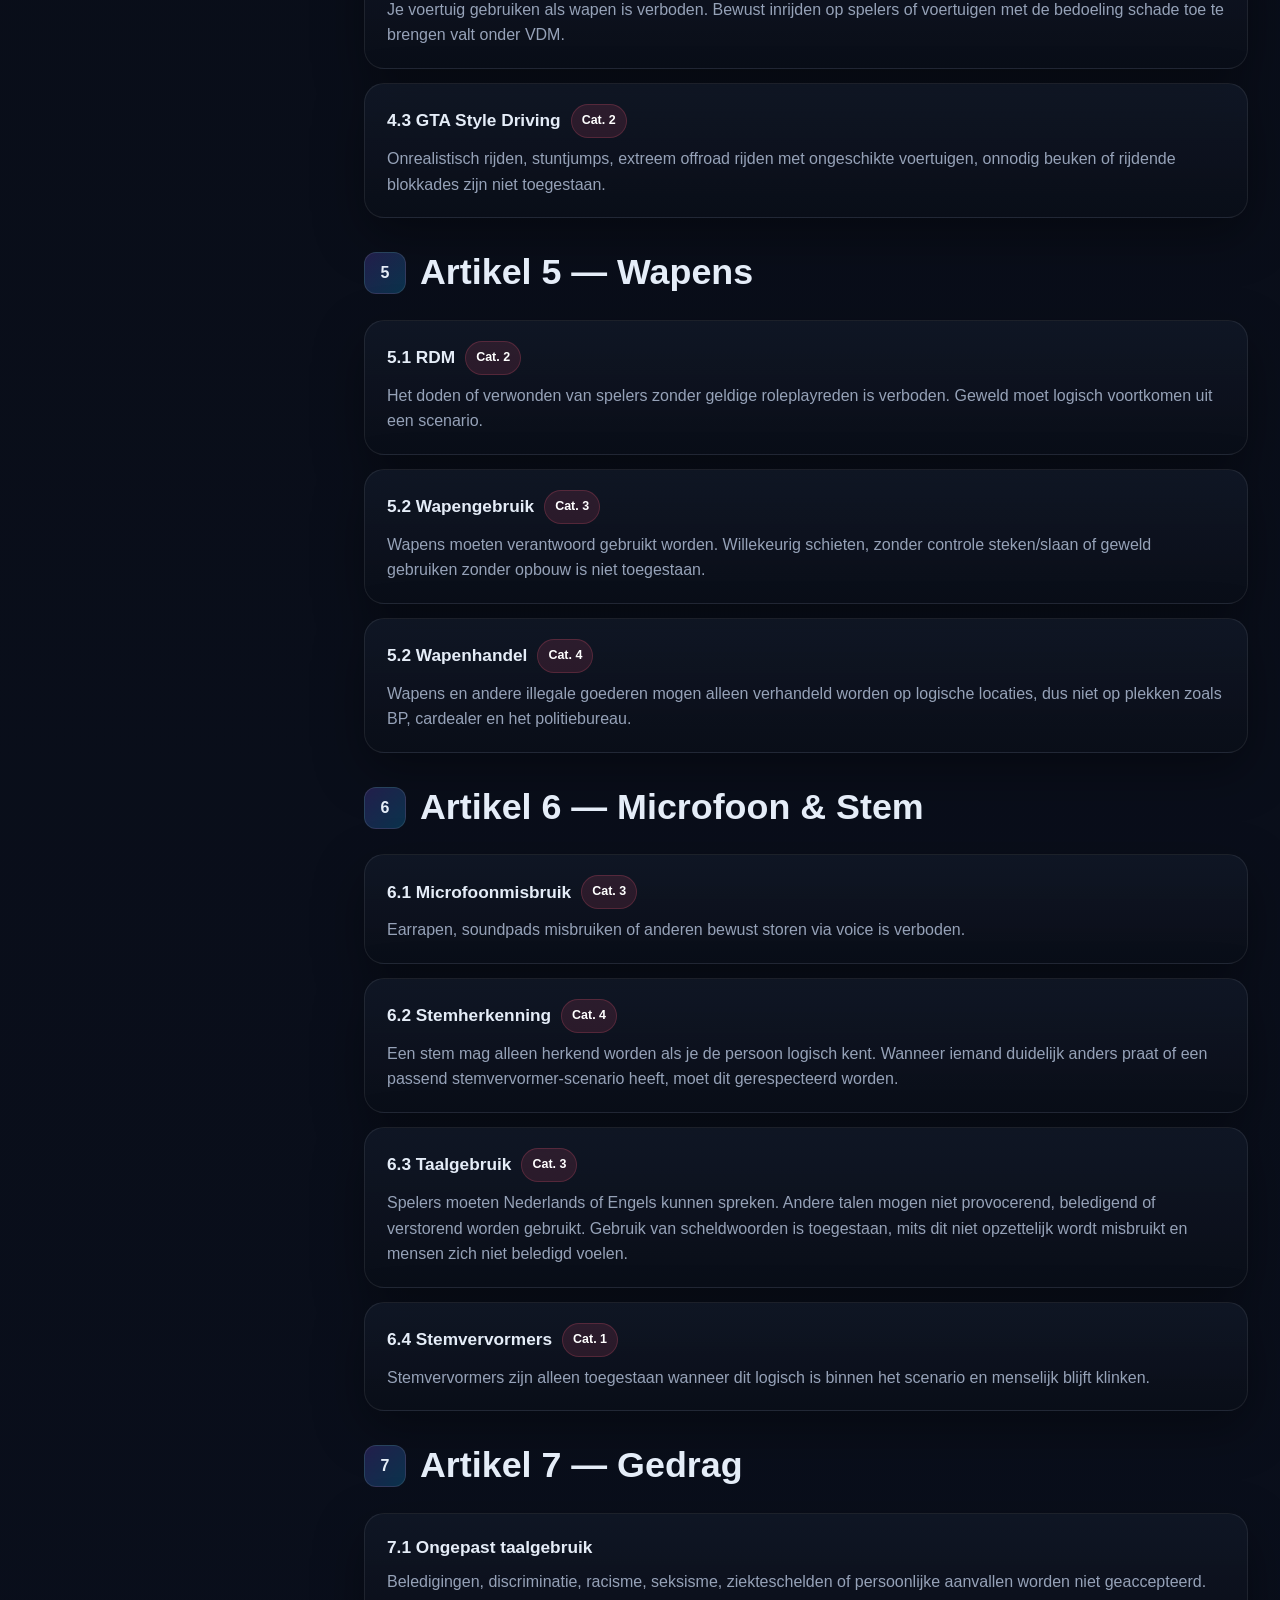
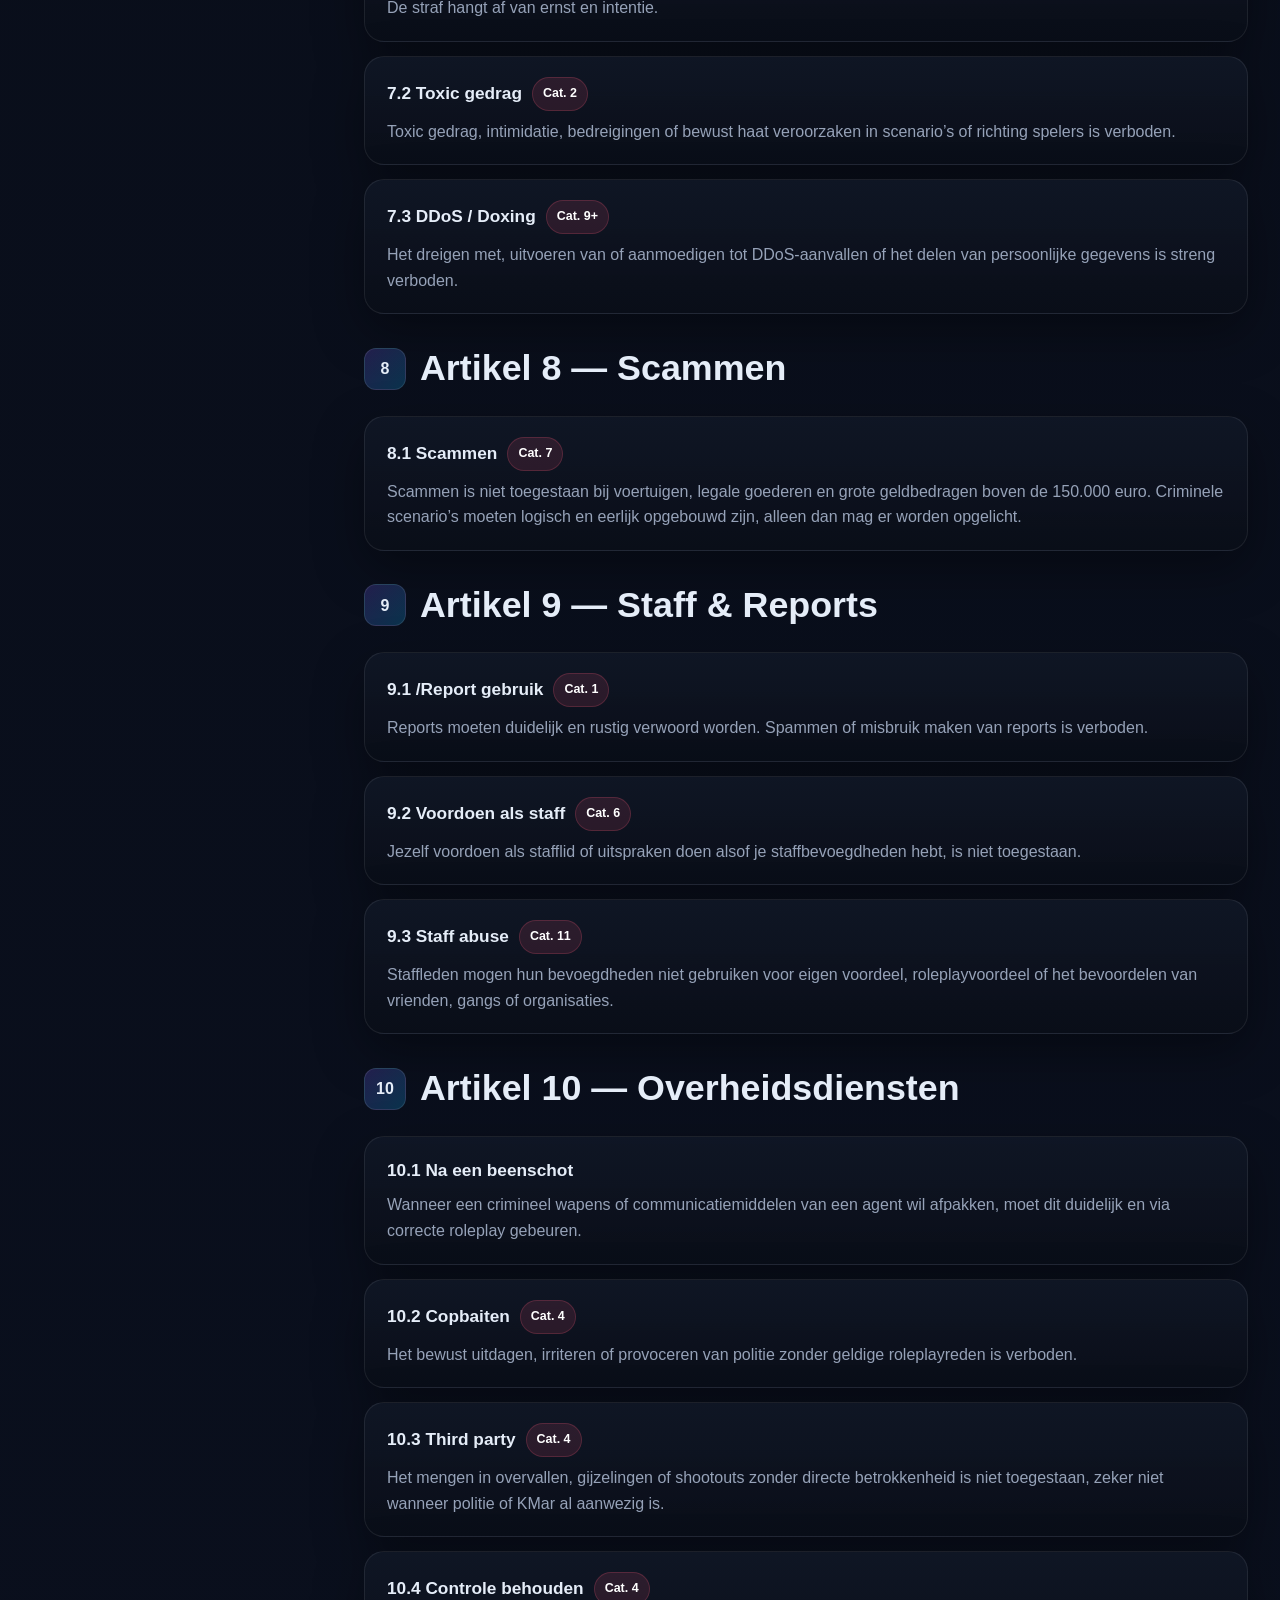
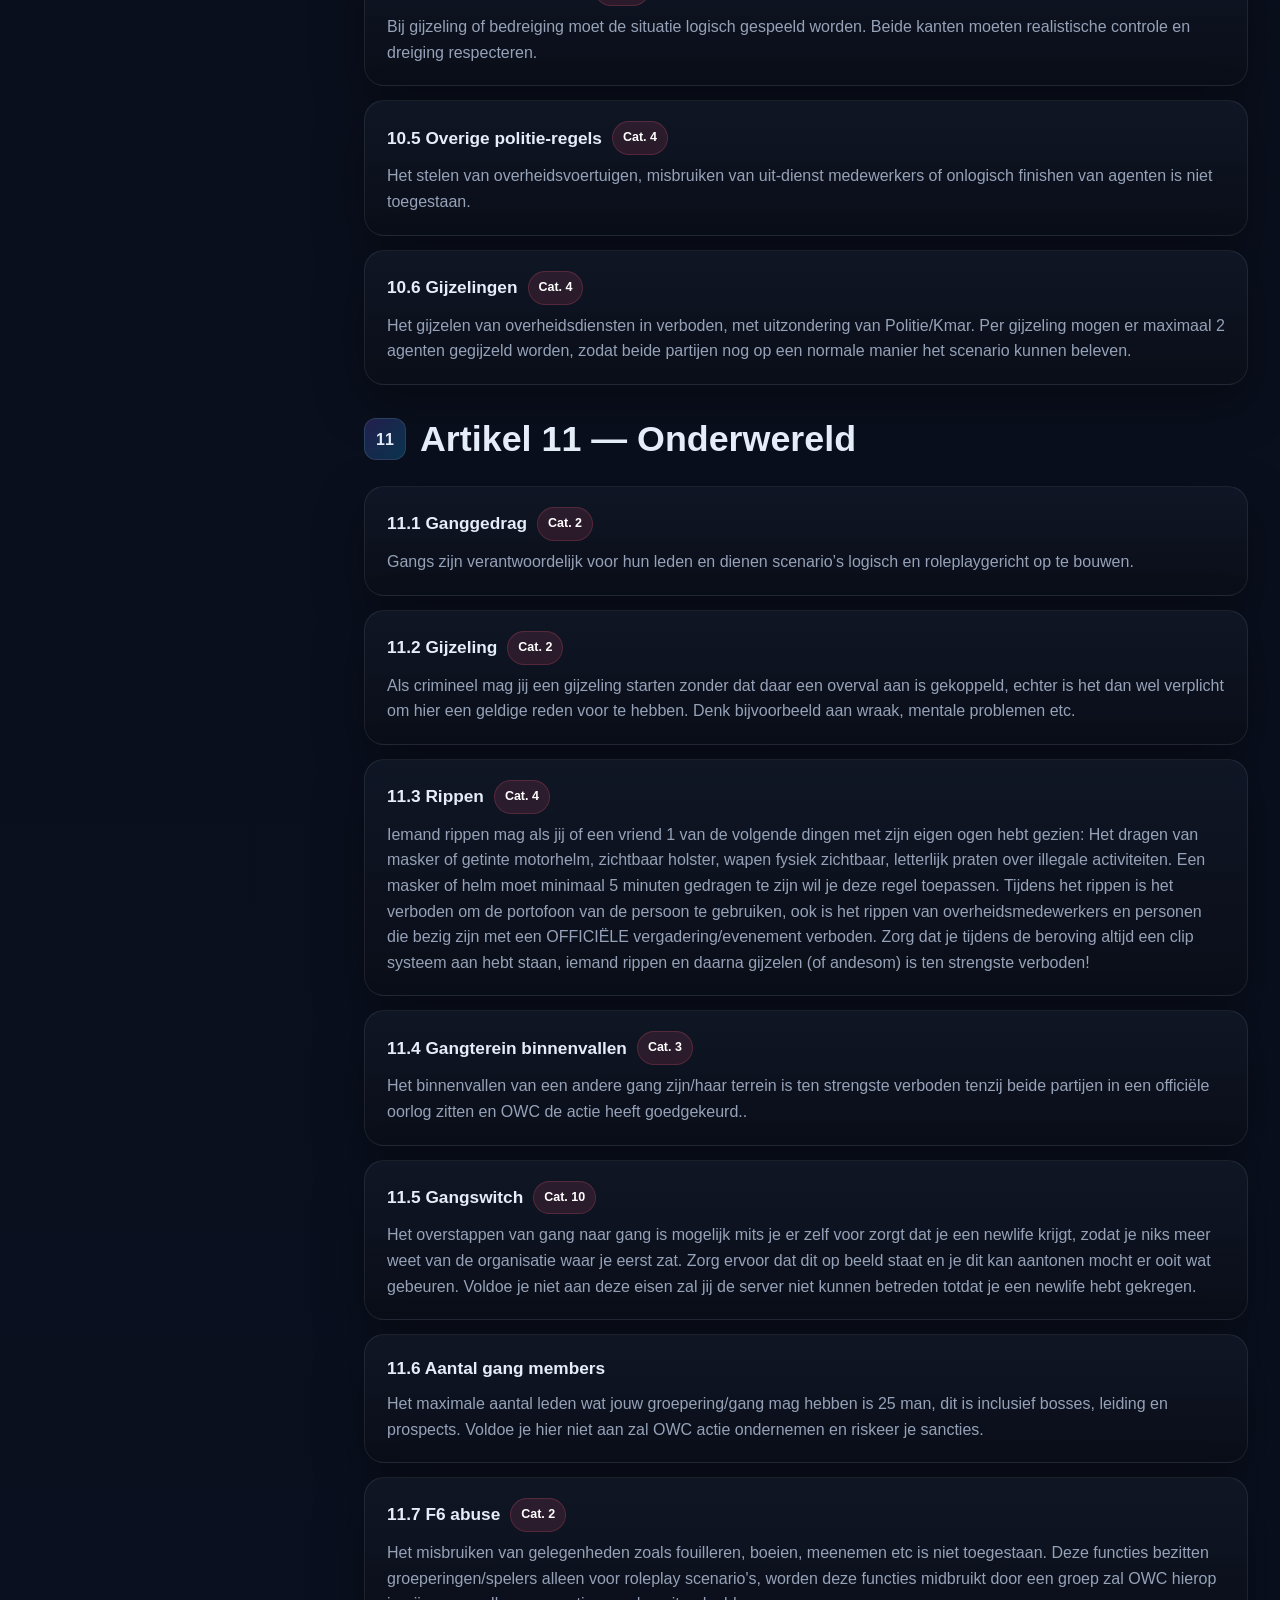
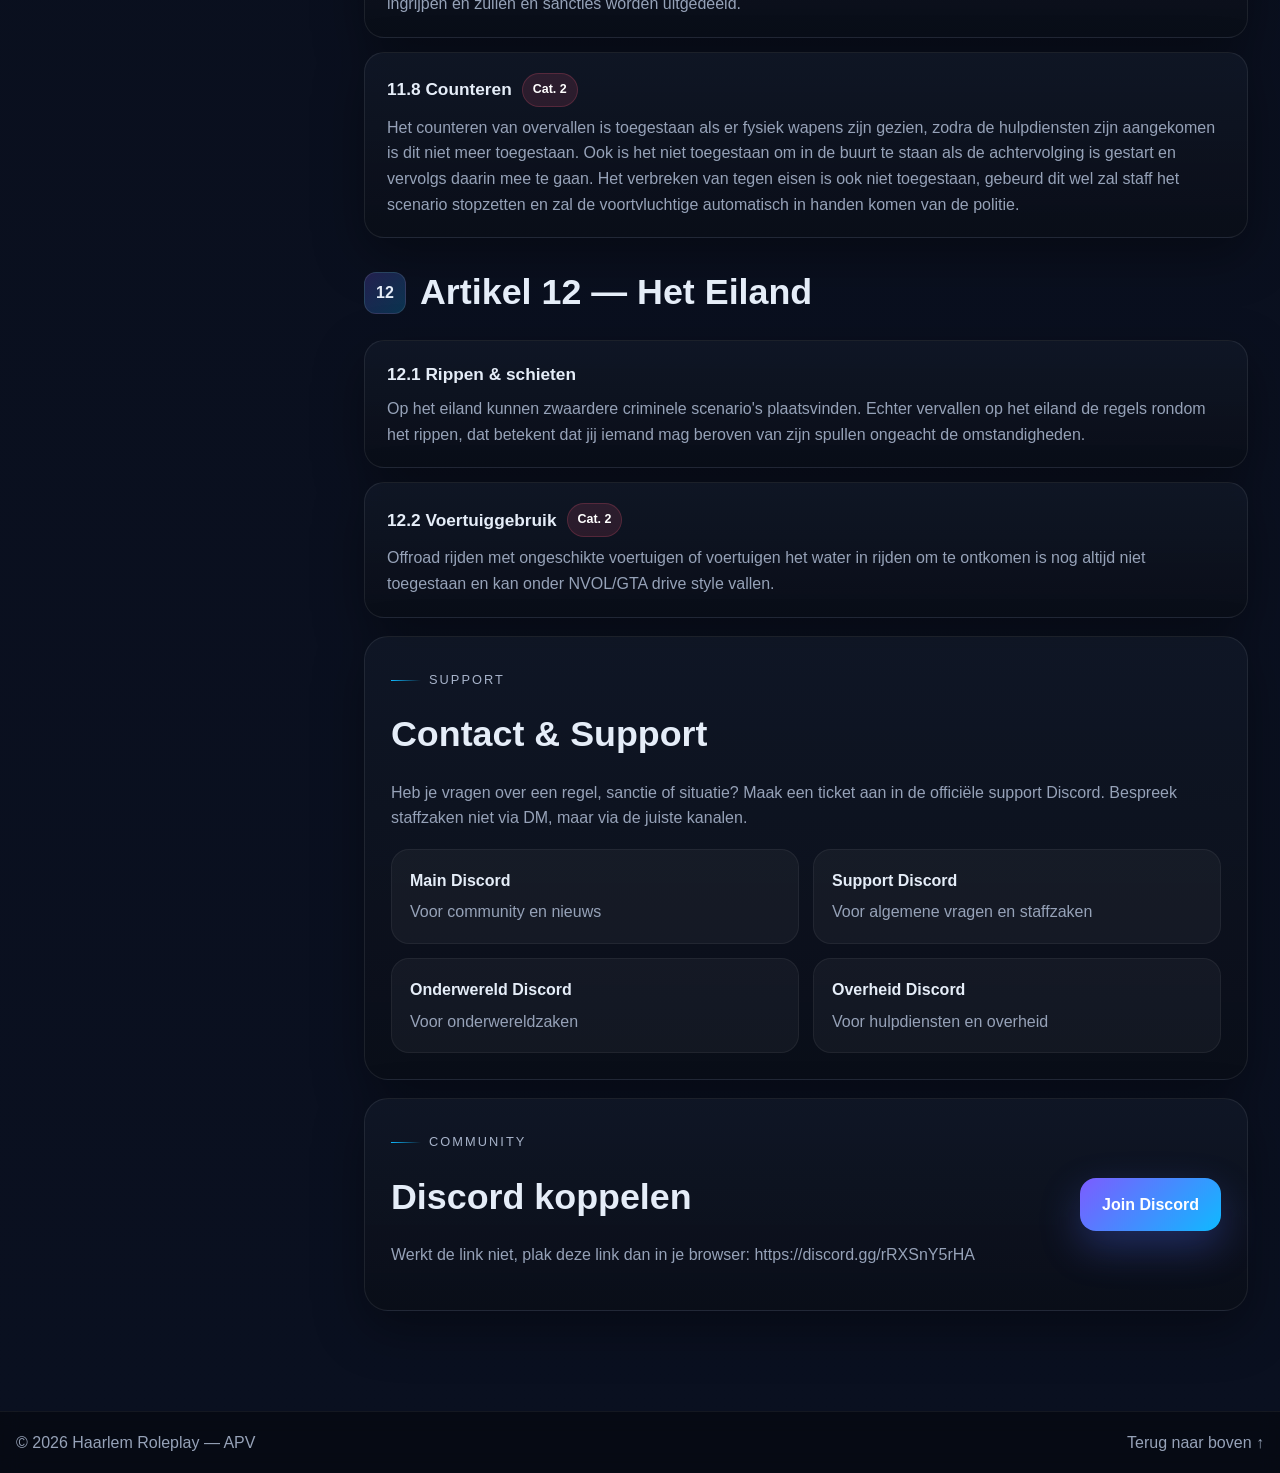
==== commit 042b2c59: "Update index.html" ====
--- a/index.html
+++ b/index.html
@@ -79,7 +79,7 @@
             </div>
           </div>
           <div class="hero-card hero-card-side">
-            <span class="update-pill">Laatste versie • 8-6-2026</span>
+            <span class="update-pill">Laatste versie • 9-6-2026</span>
             <p>Geschikt voor burgers, overheid, onderwereld & staff.</p>
           </div>
         </div>
--- a/style.css
+++ b/style.css
@@ -758,3 +758,28 @@
   gap: 10px;
   margin-bottom: 13px;
 }
+.brand-mark {
+  overflow: hidden;
+}
+
+.brand-mark img {
+  width: 100%;
+  height: 100%;
+  object-fit: cover;
+  border-radius: 14px;
+  display: block;
+}
+.brand-mark {
+  background: transparent !important;
+  box-shadow: none !important;
+  border: none !important;
+  overflow: hidden;
+}
+
+.brand-mark img {
+  width: 100%;
+  height: 100%;
+  object-fit: cover;
+  border-radius: 14px;
+  display: block;
+}
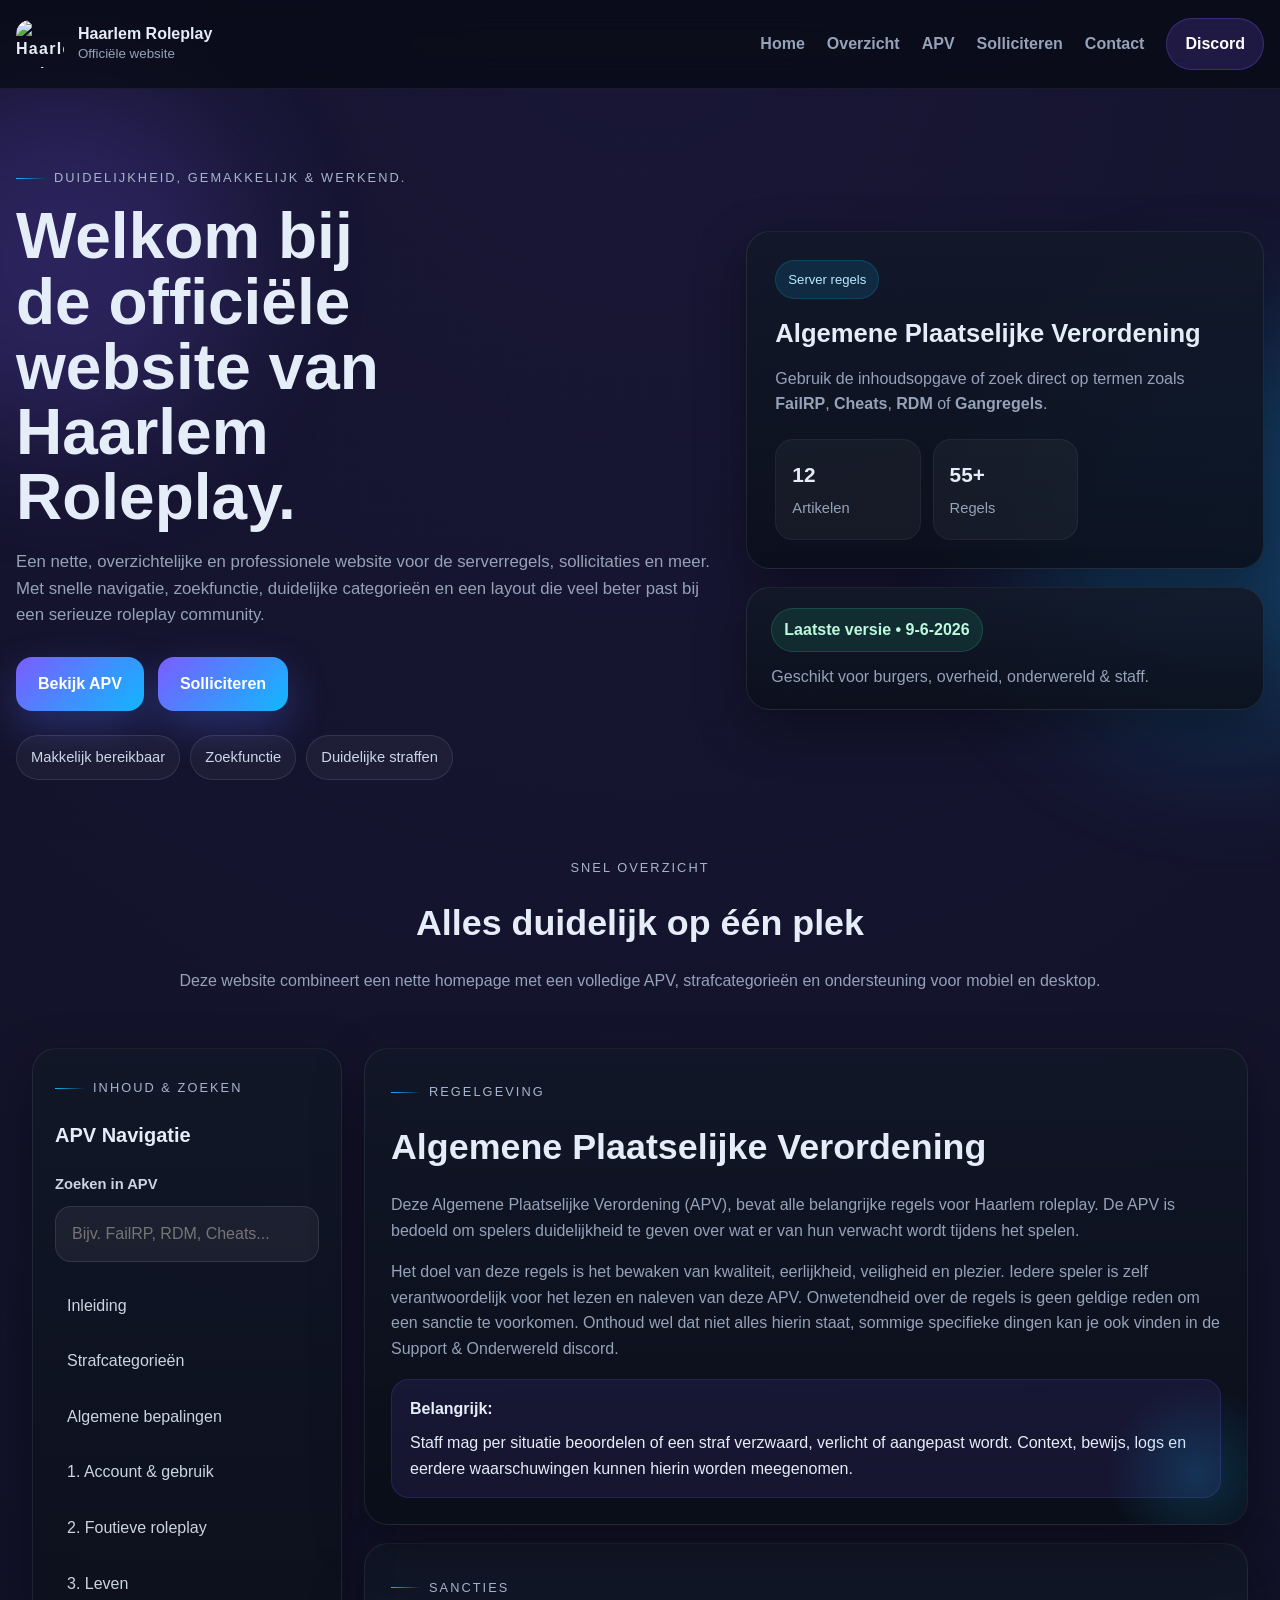
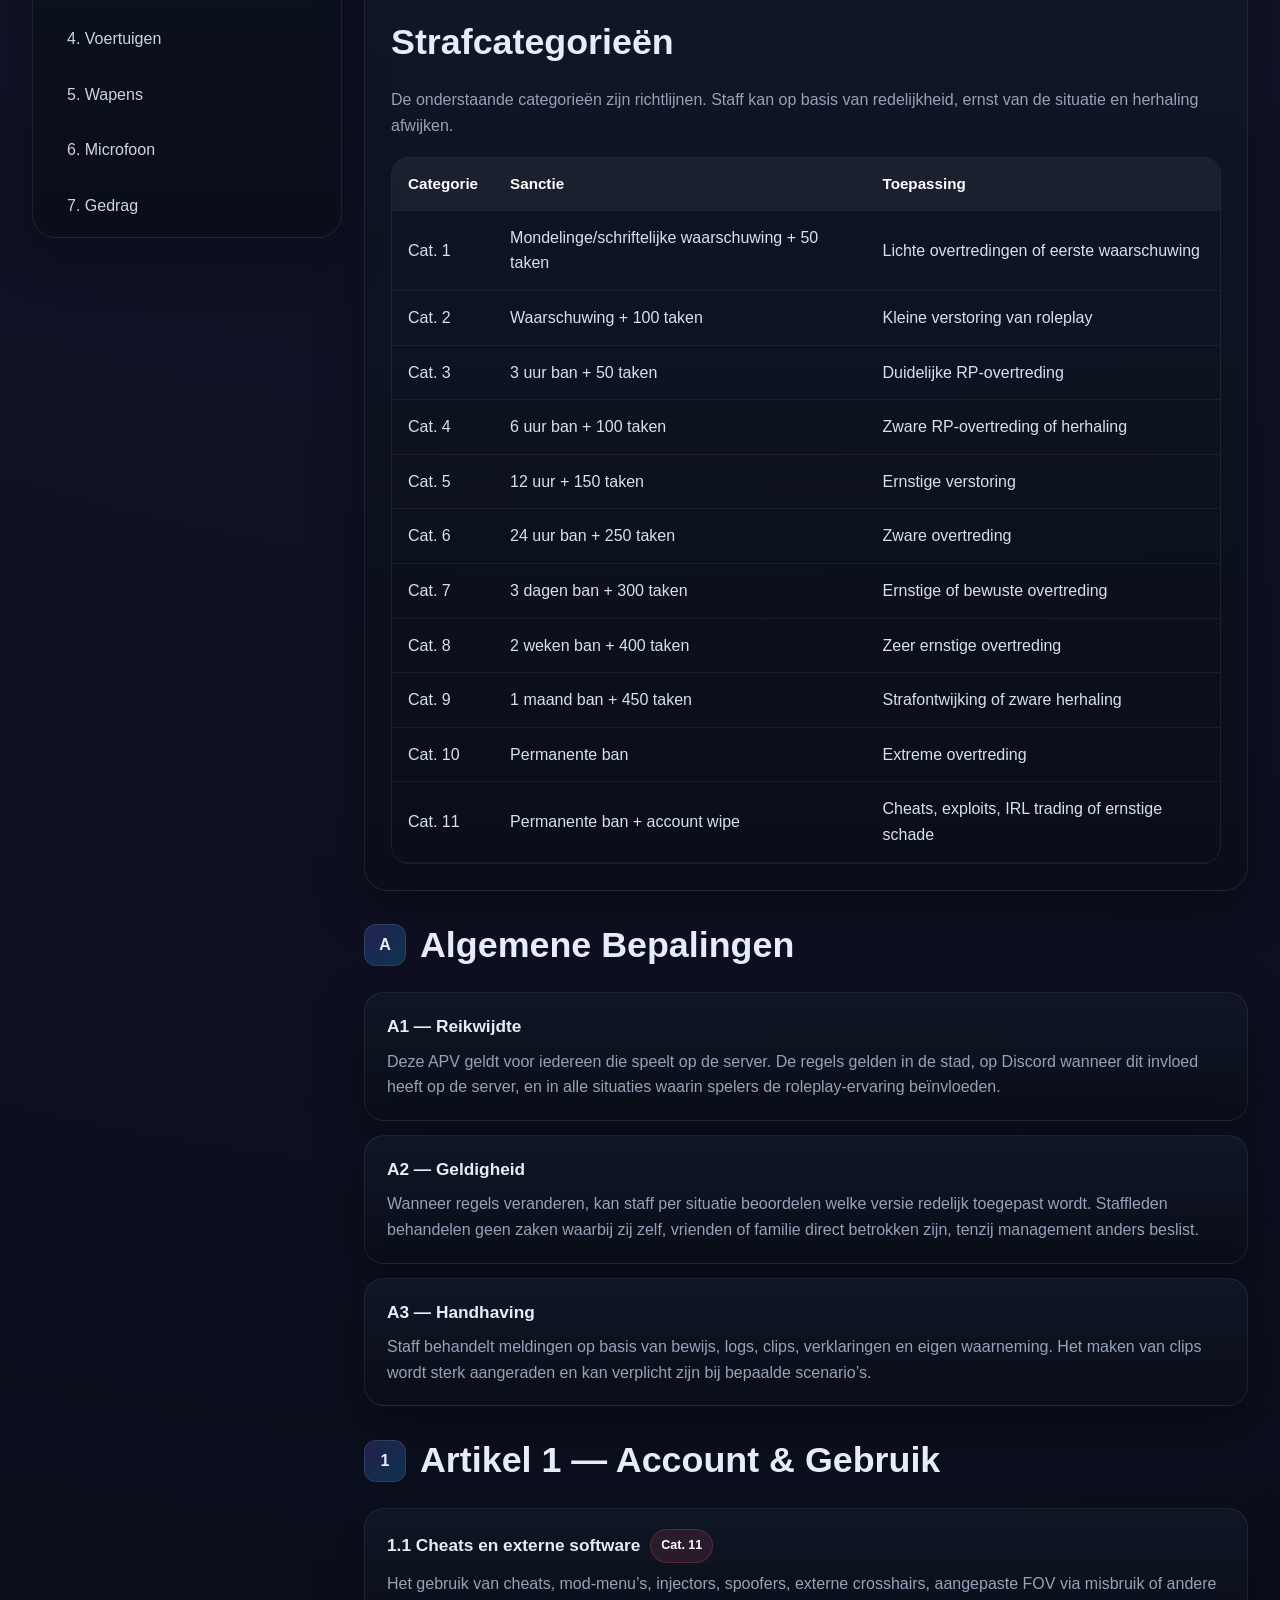
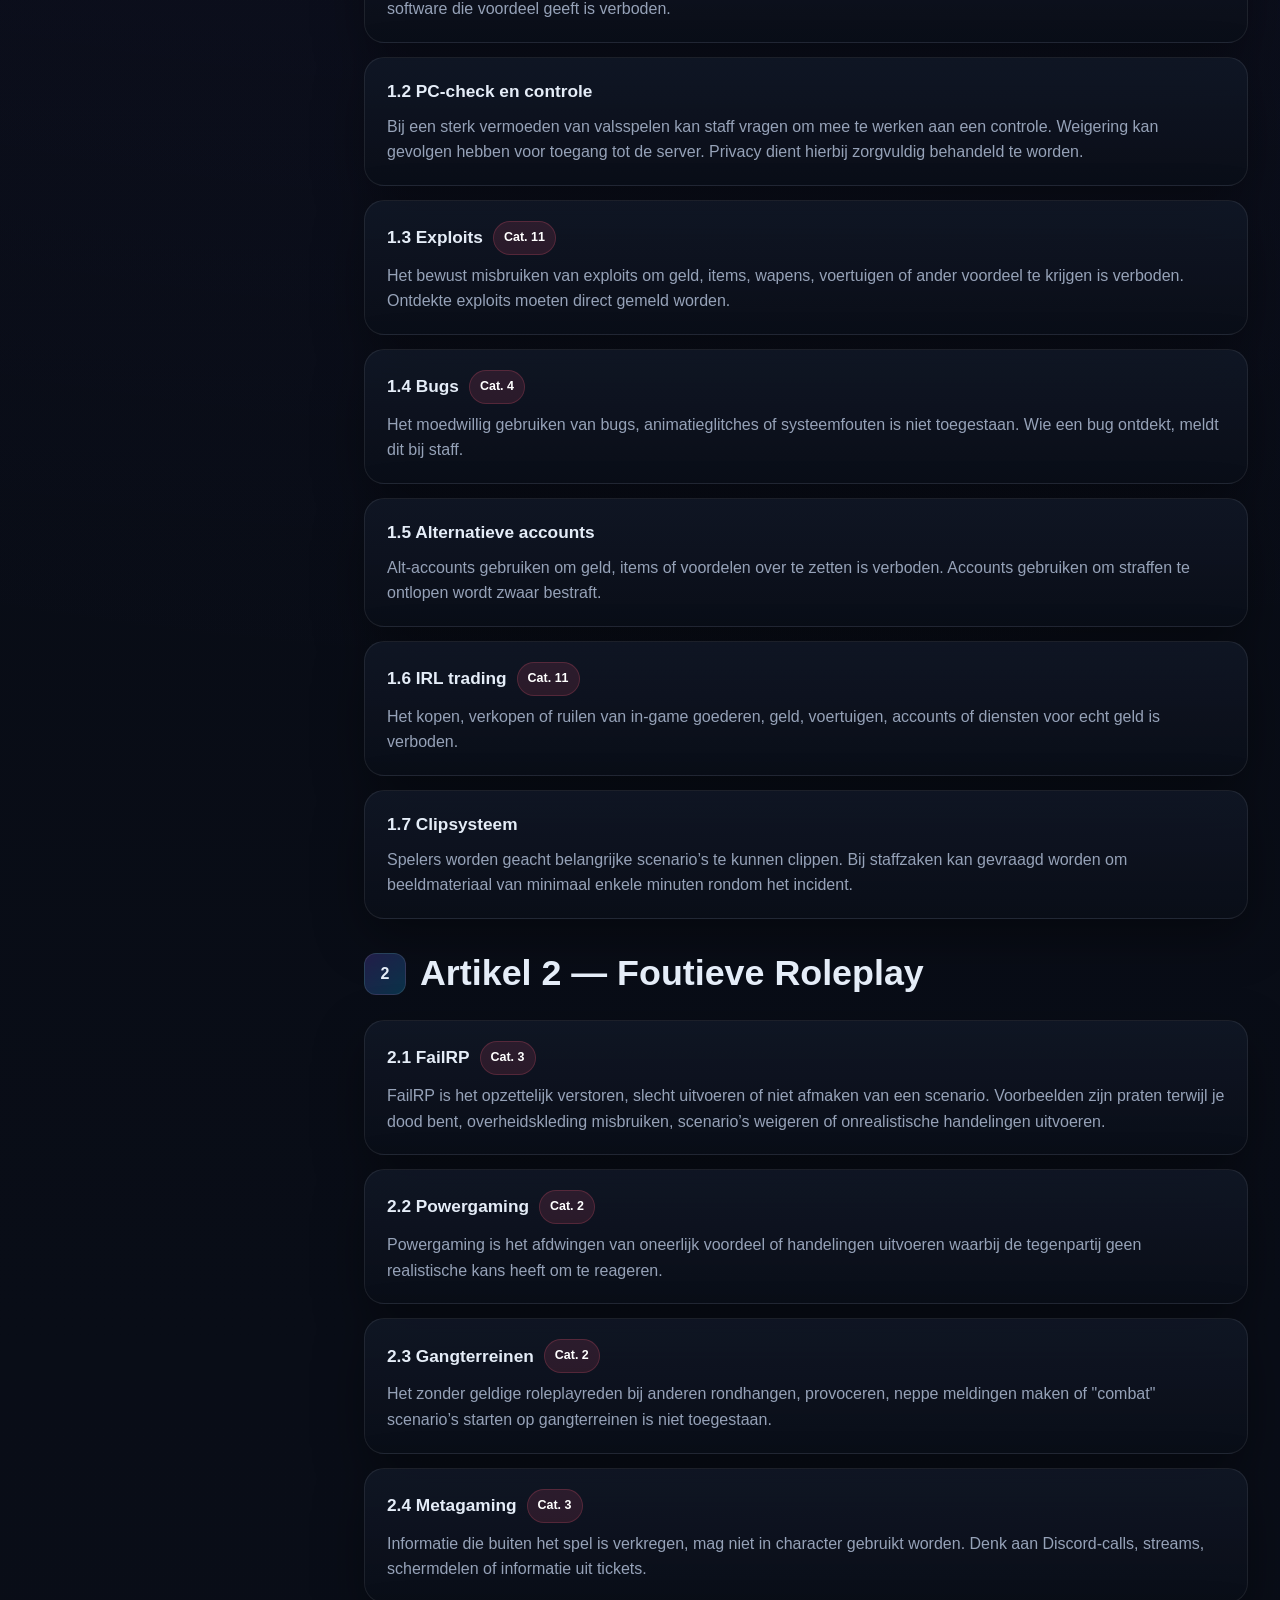
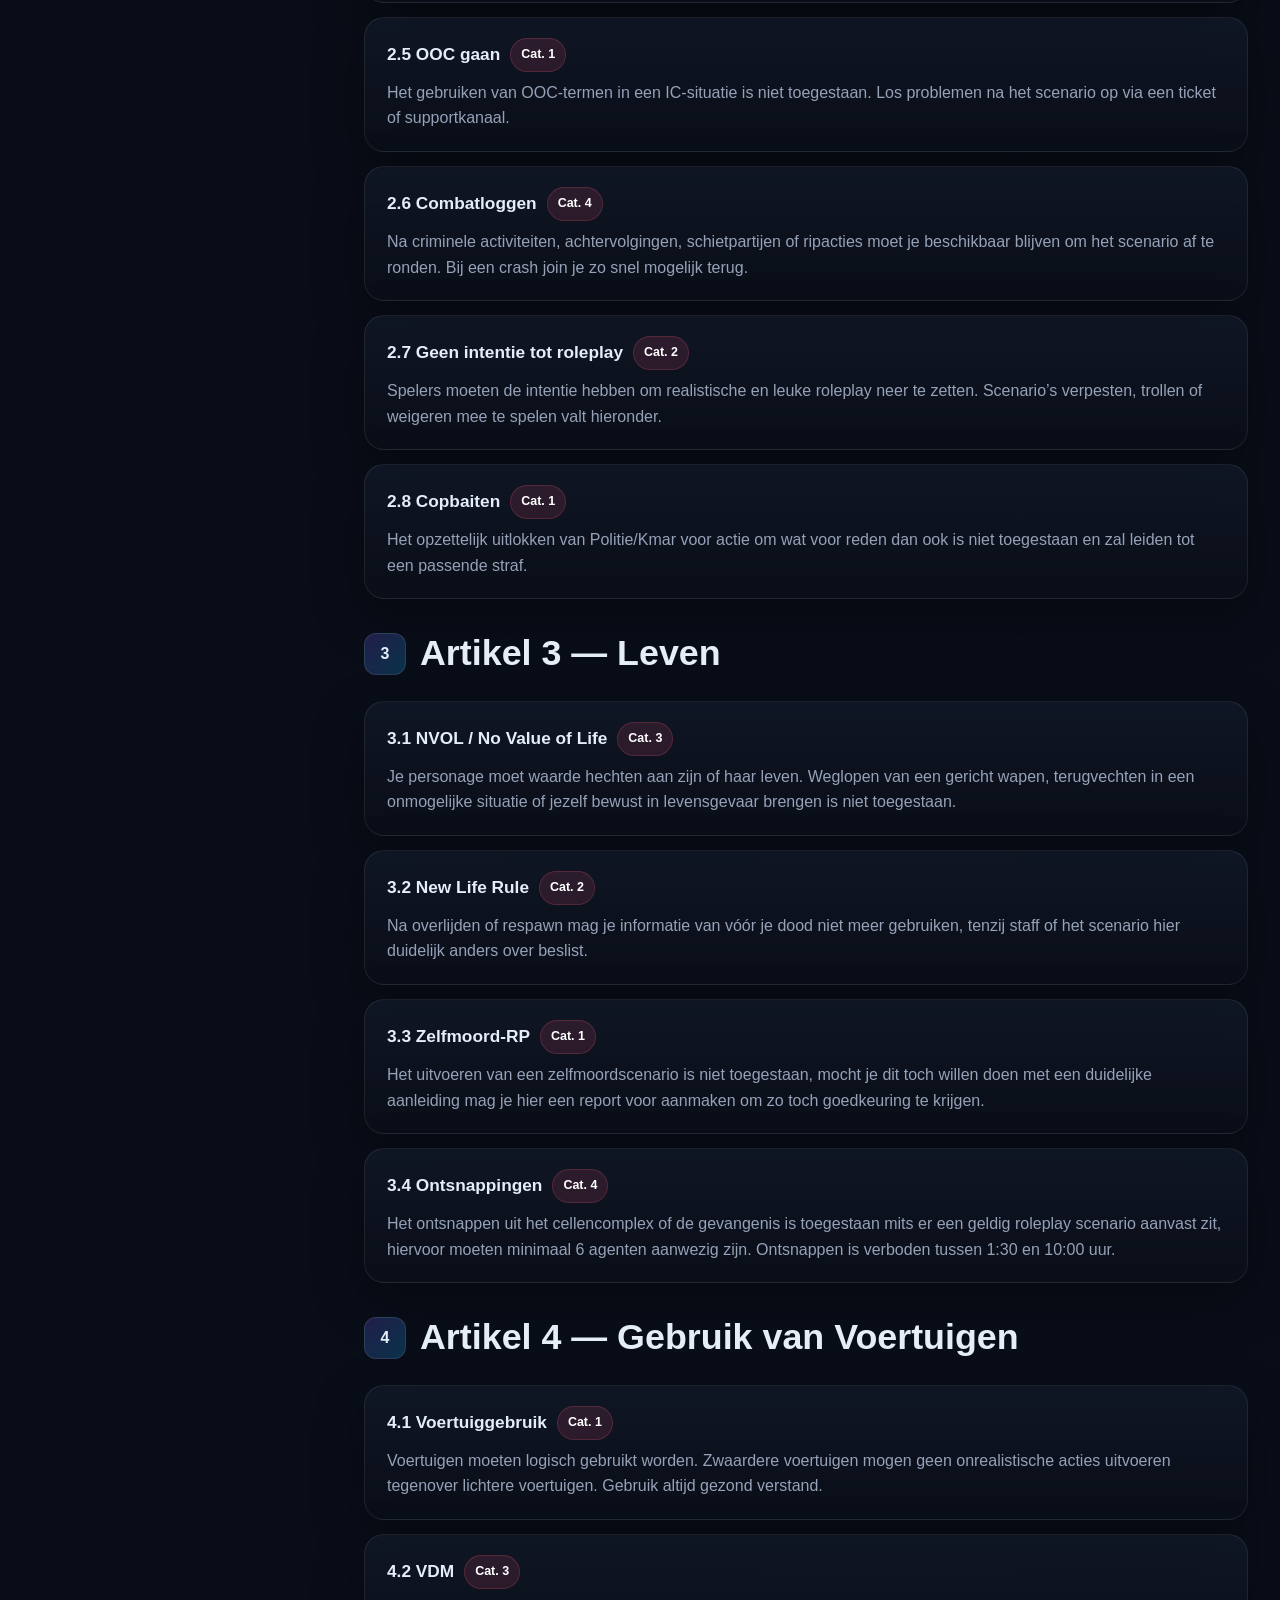
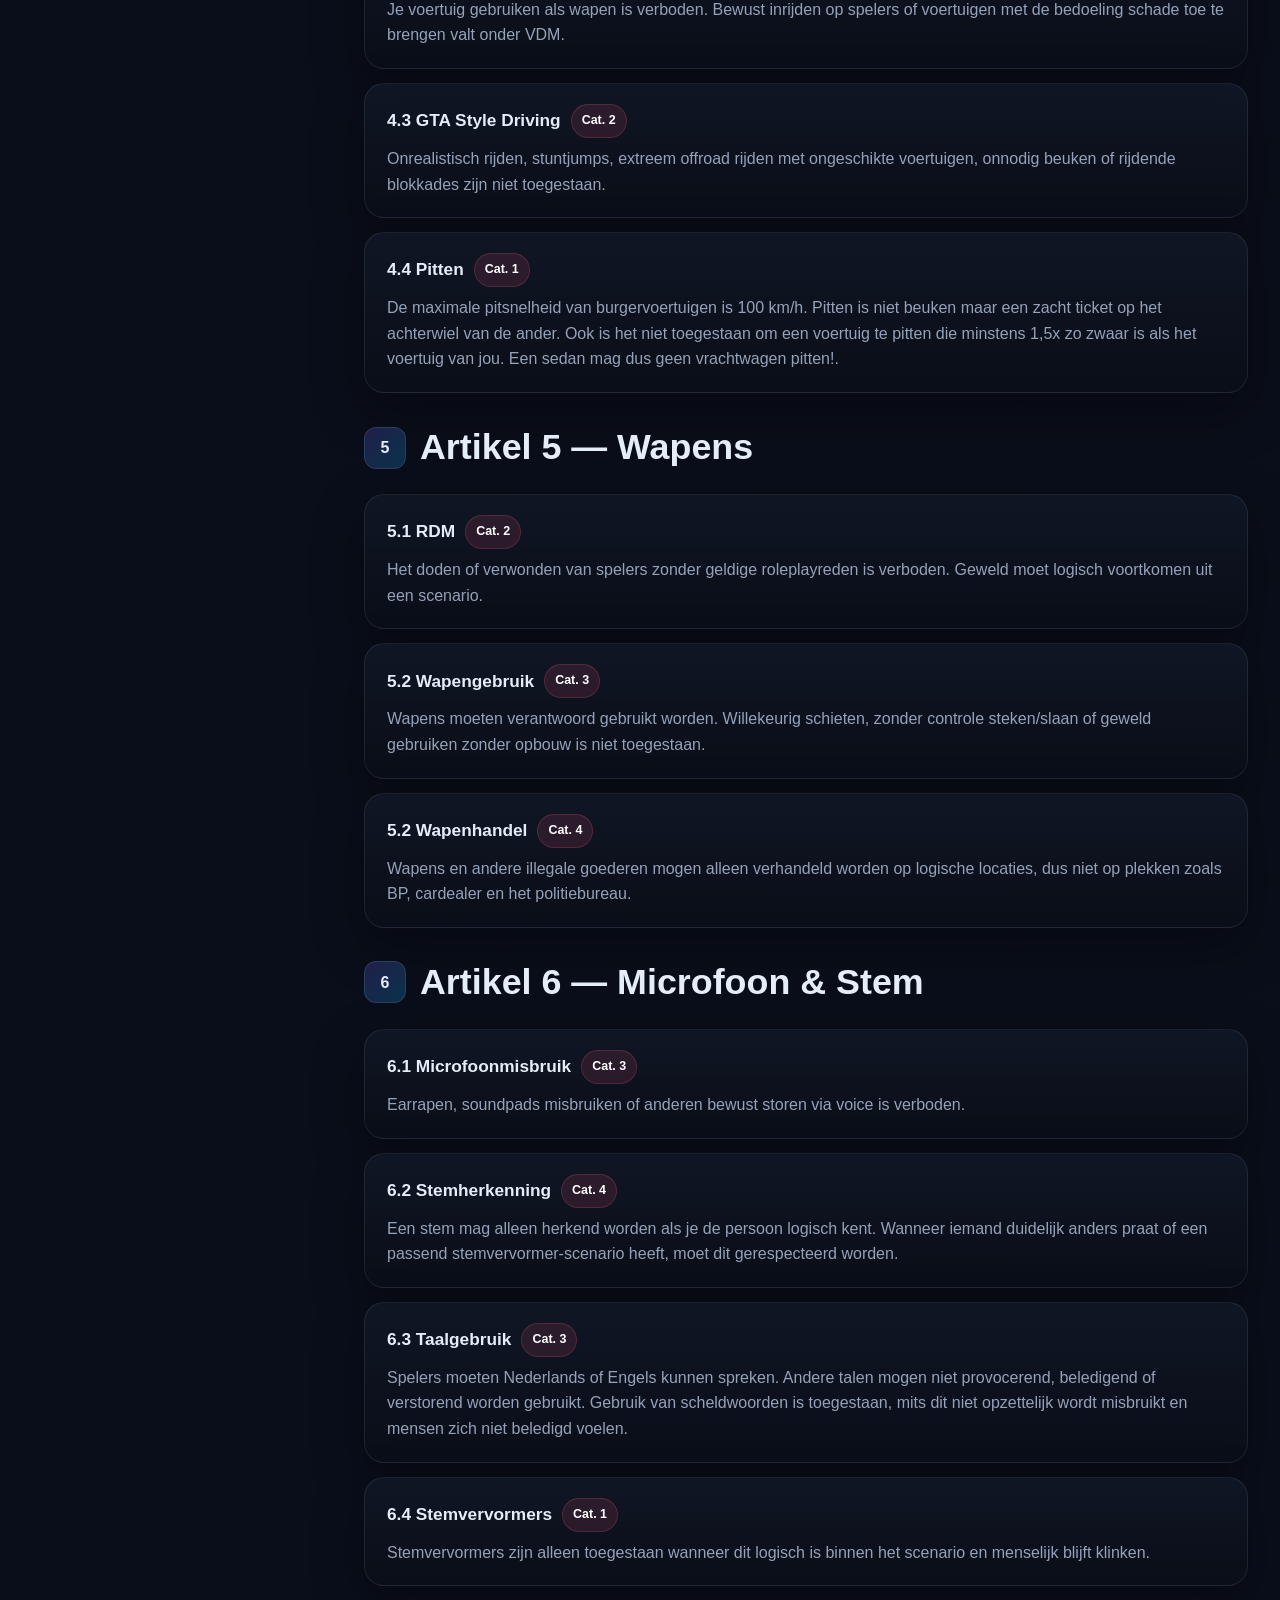
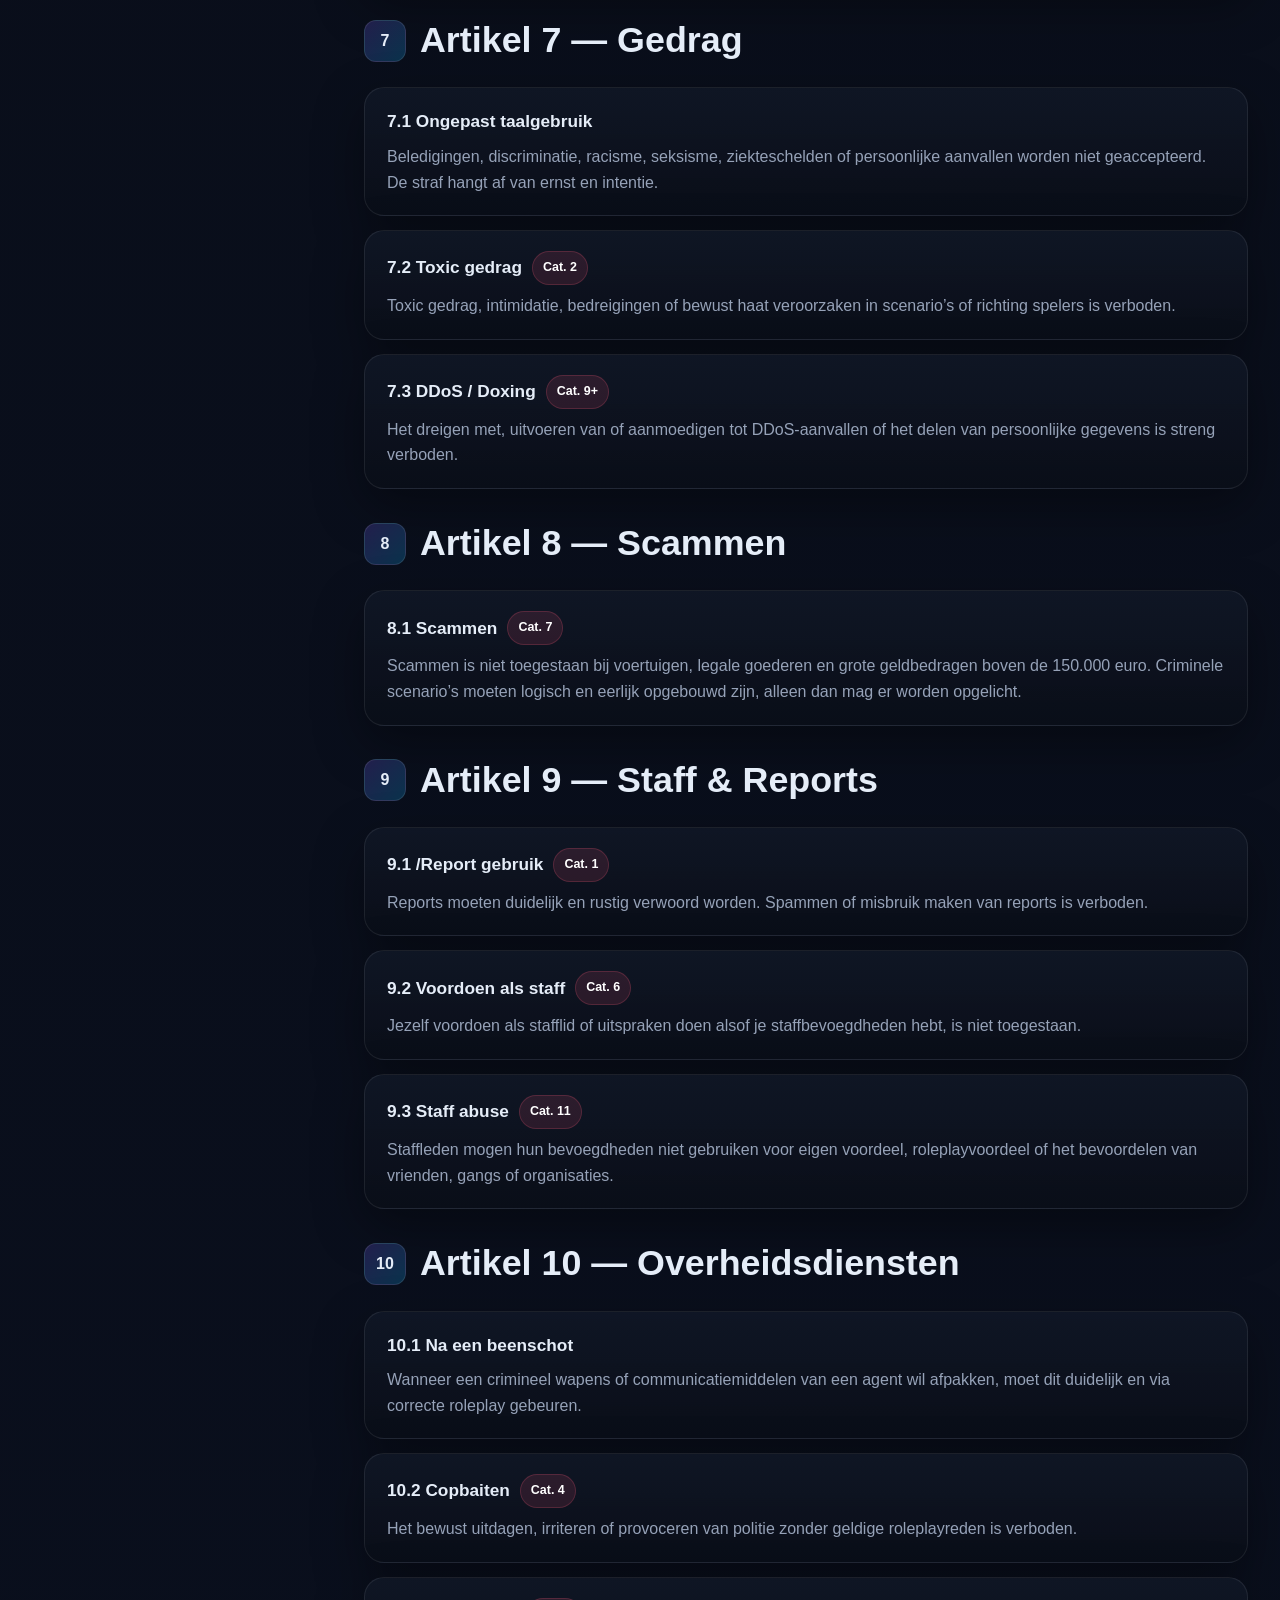
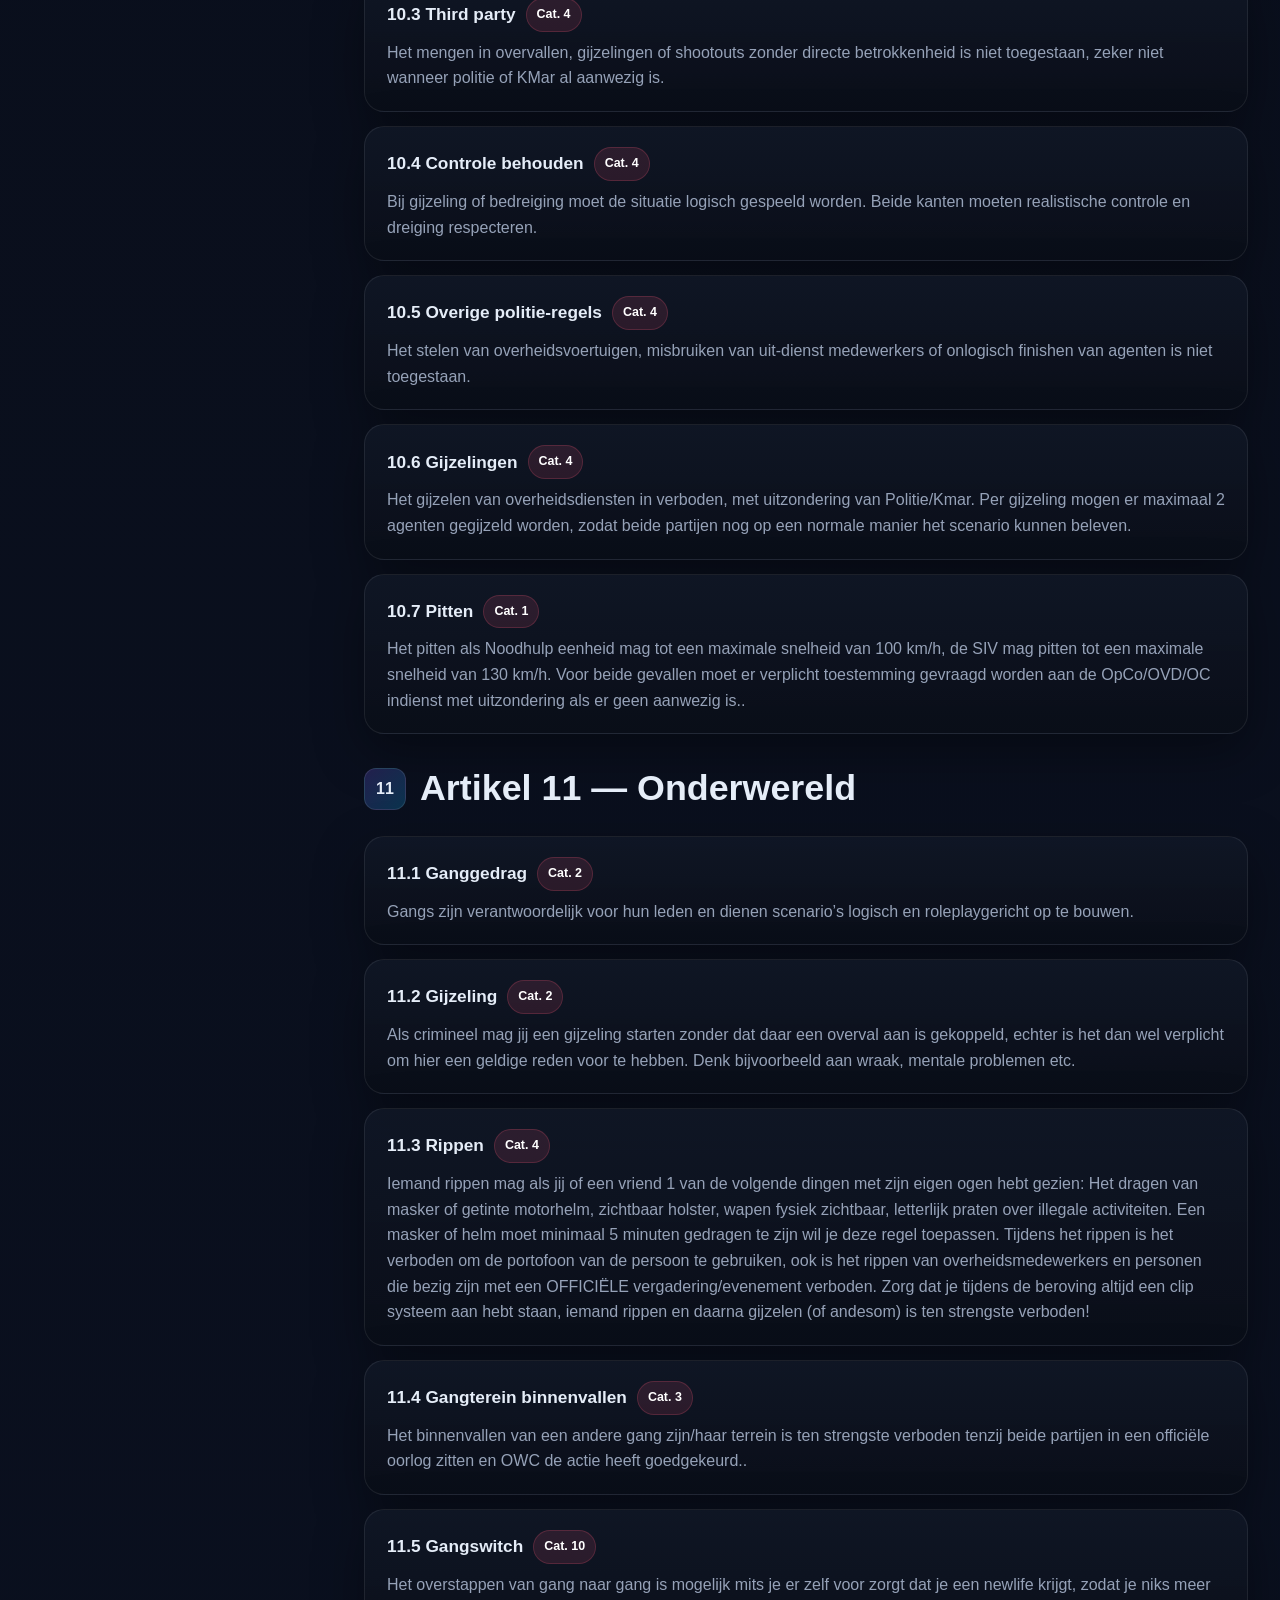
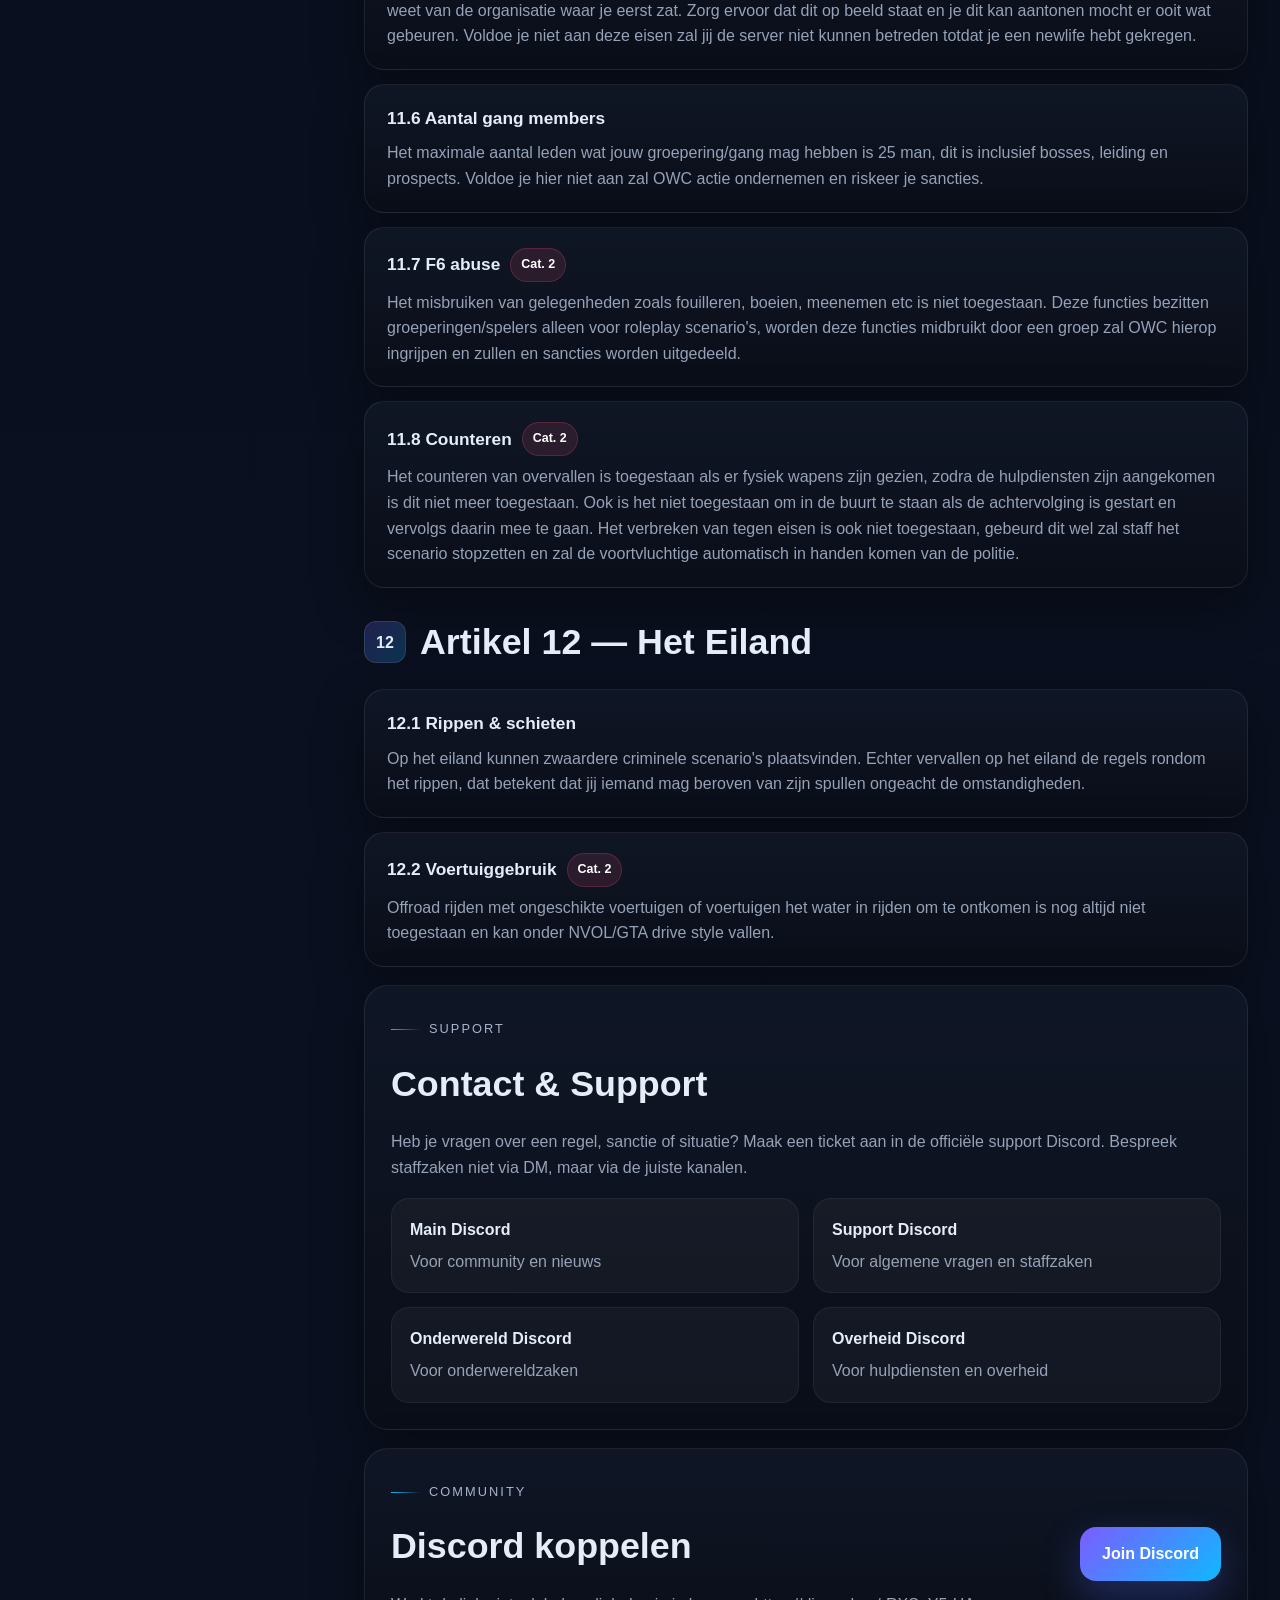
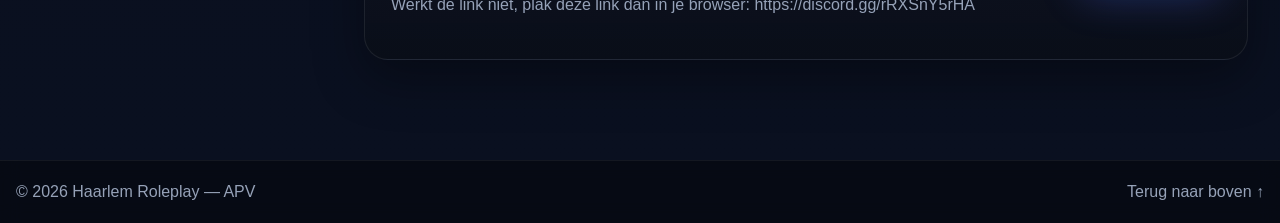
==== commit 8d9d6b20: "Update index.html" ====
--- a/index.html
+++ b/index.html
@@ -213,6 +213,7 @@
             <article class="rule-card"><h3>4.1 Voertuiggebruik <span class="chip">Cat. 1</span></h3><p>Voertuigen moeten logisch gebruikt worden. Zwaardere voertuigen mogen geen onrealistische acties uitvoeren tegenover lichtere voertuigen. Gebruik altijd gezond verstand.</p></article>
             <article class="rule-card"><h3>4.2 VDM <span class="chip">Cat. 3</span></h3><p>Je voertuig gebruiken als wapen is verboden. Bewust inrijden op spelers of voertuigen met de bedoeling schade toe te brengen valt onder VDM.</p></article>
             <article class="rule-card"><h3>4.3 GTA Style Driving <span class="chip">Cat. 2</span></h3><p>Onrealistisch rijden, stuntjumps, extreem offroad rijden met ongeschikte voertuigen, onnodig beuken of rijdende blokkades zijn niet toegestaan.</p></article>
+            <article class="rule-card"><h3>4.4 Pitten <span class="chip">Cat. 1</span></h3><p>De maximale pitsnelheid van burgervoertuigen is 100 km/h. Pitten is niet beuken maar een zacht ticket op het achterwiel van de ander. Ook is het niet toegestaan om een voertuig te pitten die minstens 1,5x zo zwaar is als het voertuig van jou. Een sedan mag dus geen vrachtwagen pitten!.</p></article>
           </section>
 
           <section class="rules-section" id="wapens">
@@ -257,7 +258,8 @@
             <article class="rule-card"><h3>10.4 Controle behouden <span class="chip">Cat. 4</span></h3><p>Bij gijzeling of bedreiging moet de situatie logisch gespeeld worden. Beide kanten moeten realistische controle en dreiging respecteren.</p></article>
             <article class="rule-card"><h3>10.5 Overige politie-regels <span class="chip">Cat. 4</span></h3><p>Het stelen van overheidsvoertuigen, misbruiken van uit-dienst medewerkers of onlogisch finishen van agenten is niet toegestaan.</p></article>
             <article class="rule-card"><h3>10.6 Gijzelingen <span class="chip">Cat. 4</span></h3><p>Het gijzelen van overheidsdiensten in verboden, met uitzondering van Politie/Kmar. Per gijzeling mogen er maximaal 2 agenten gegijzeld worden, zodat beide partijen nog op een normale manier het scenario kunnen beleven.</p></article>
-   
+            <article class="rule-card"><h3>10.7 Pitten <span class="chip">Cat. 1</span></h3><p>Het pitten als Noodhulp eenheid mag tot een maximale snelheid van 100 km/h, de SIV mag pitten tot een maximale snelheid van 130 km/h. Voor beide gevallen moet er verplicht toestemming gevraagd worden aan de OpCo/OVD/OC indienst met uitzondering als er geen aanwezig is..</p></article>
+
           </section>
 
           <section class="rules-section" id="onderwereld">
